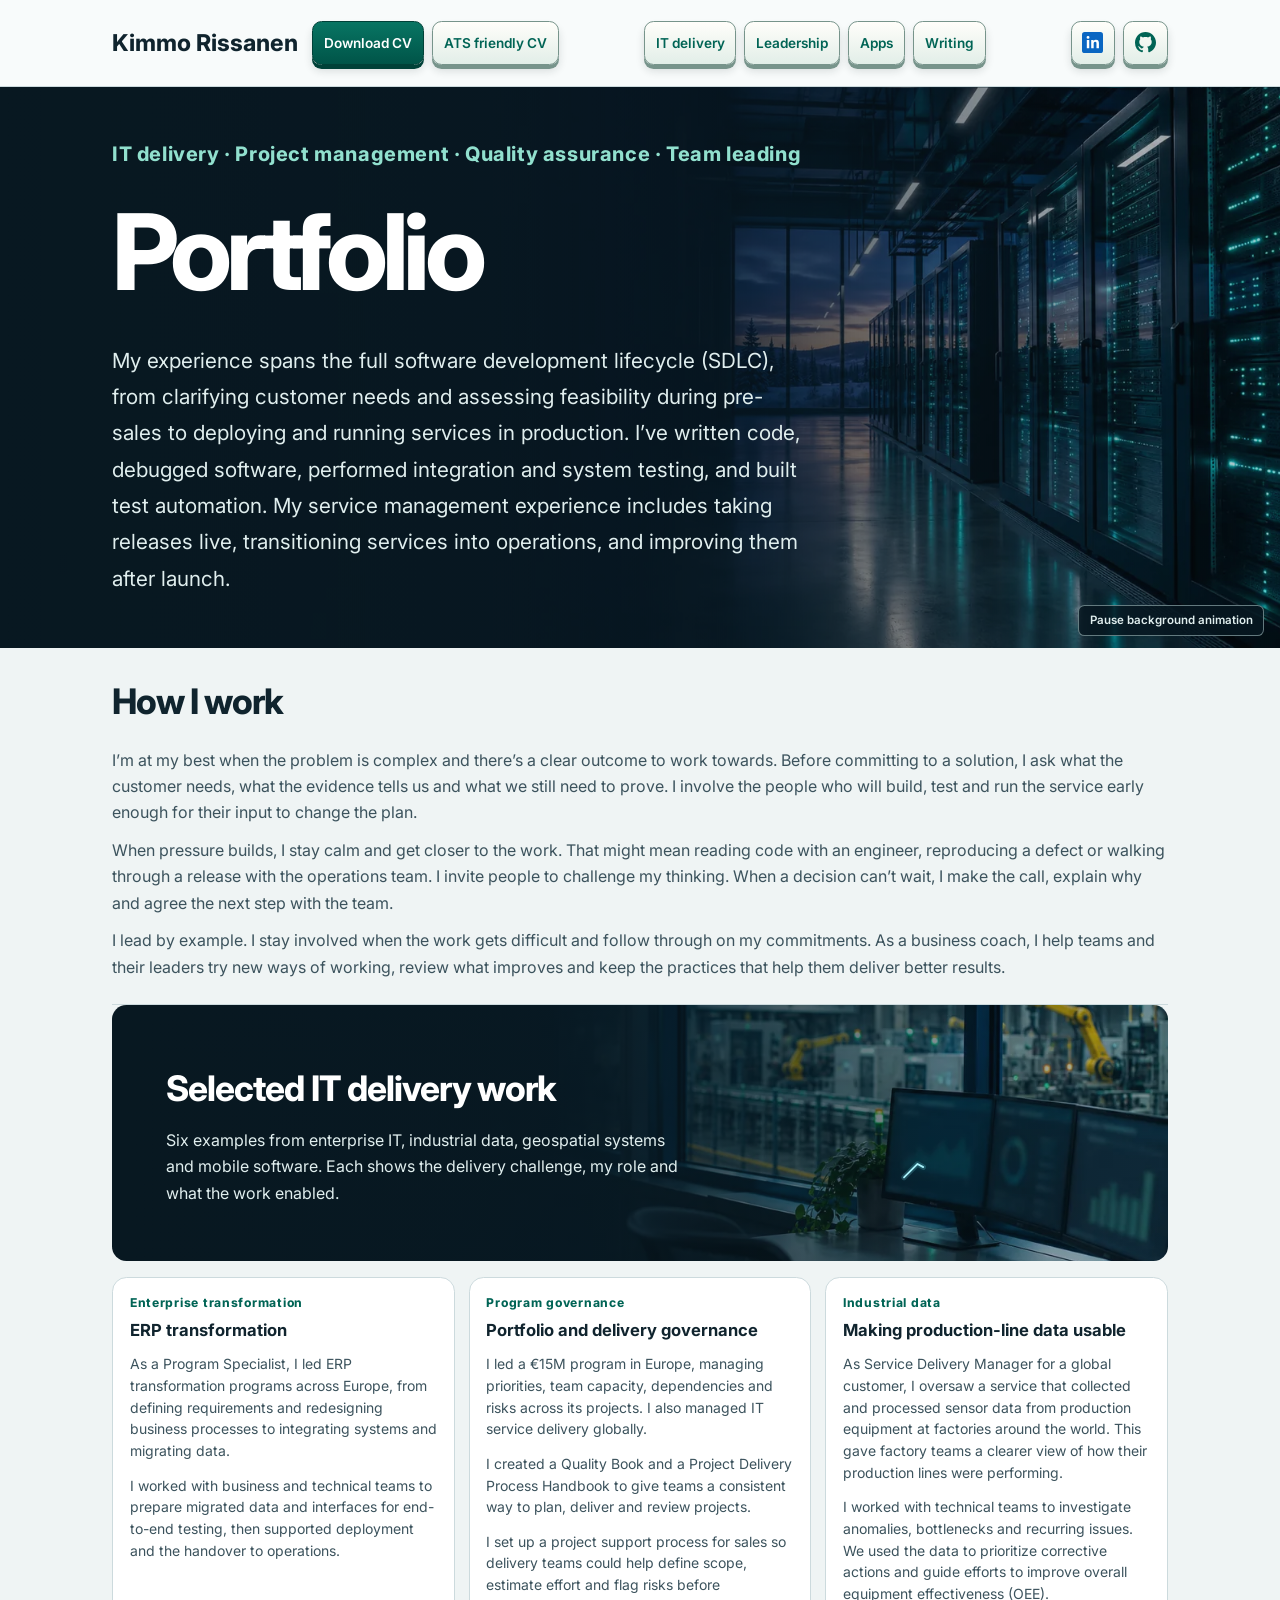
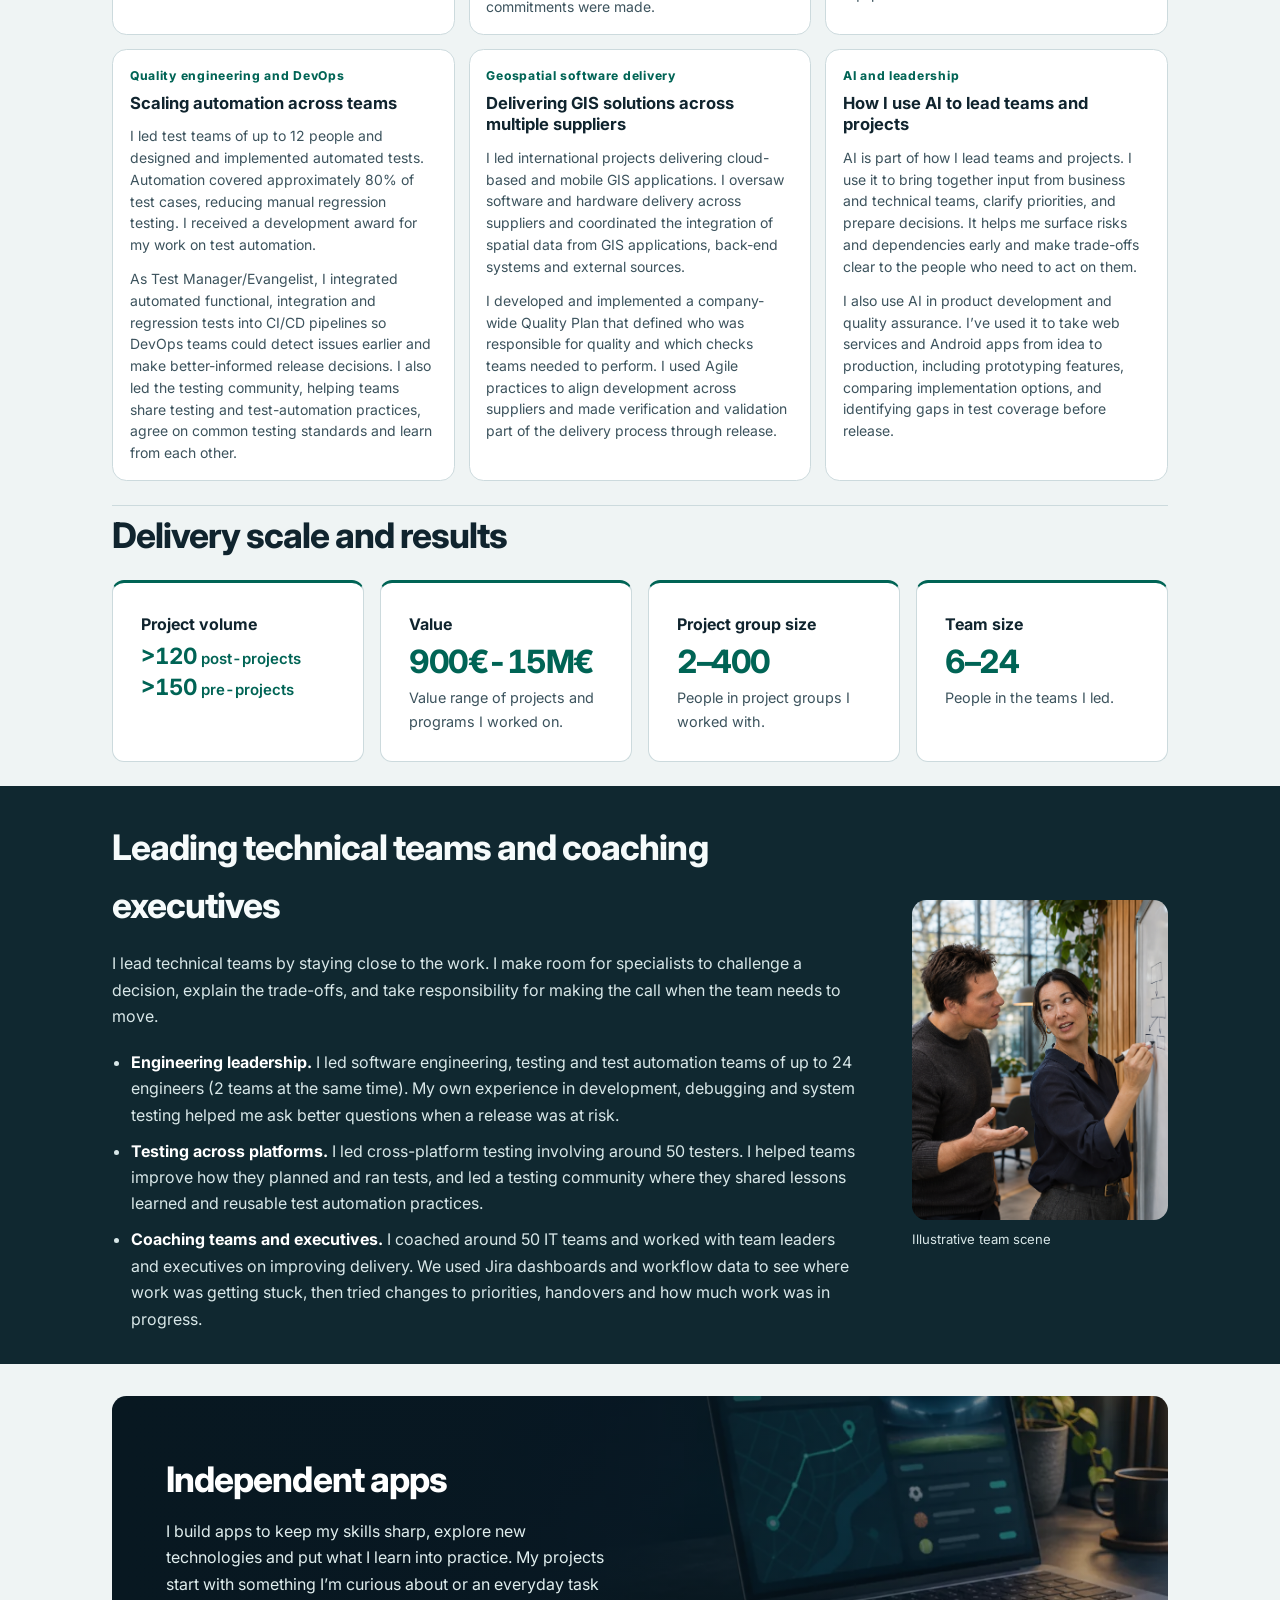
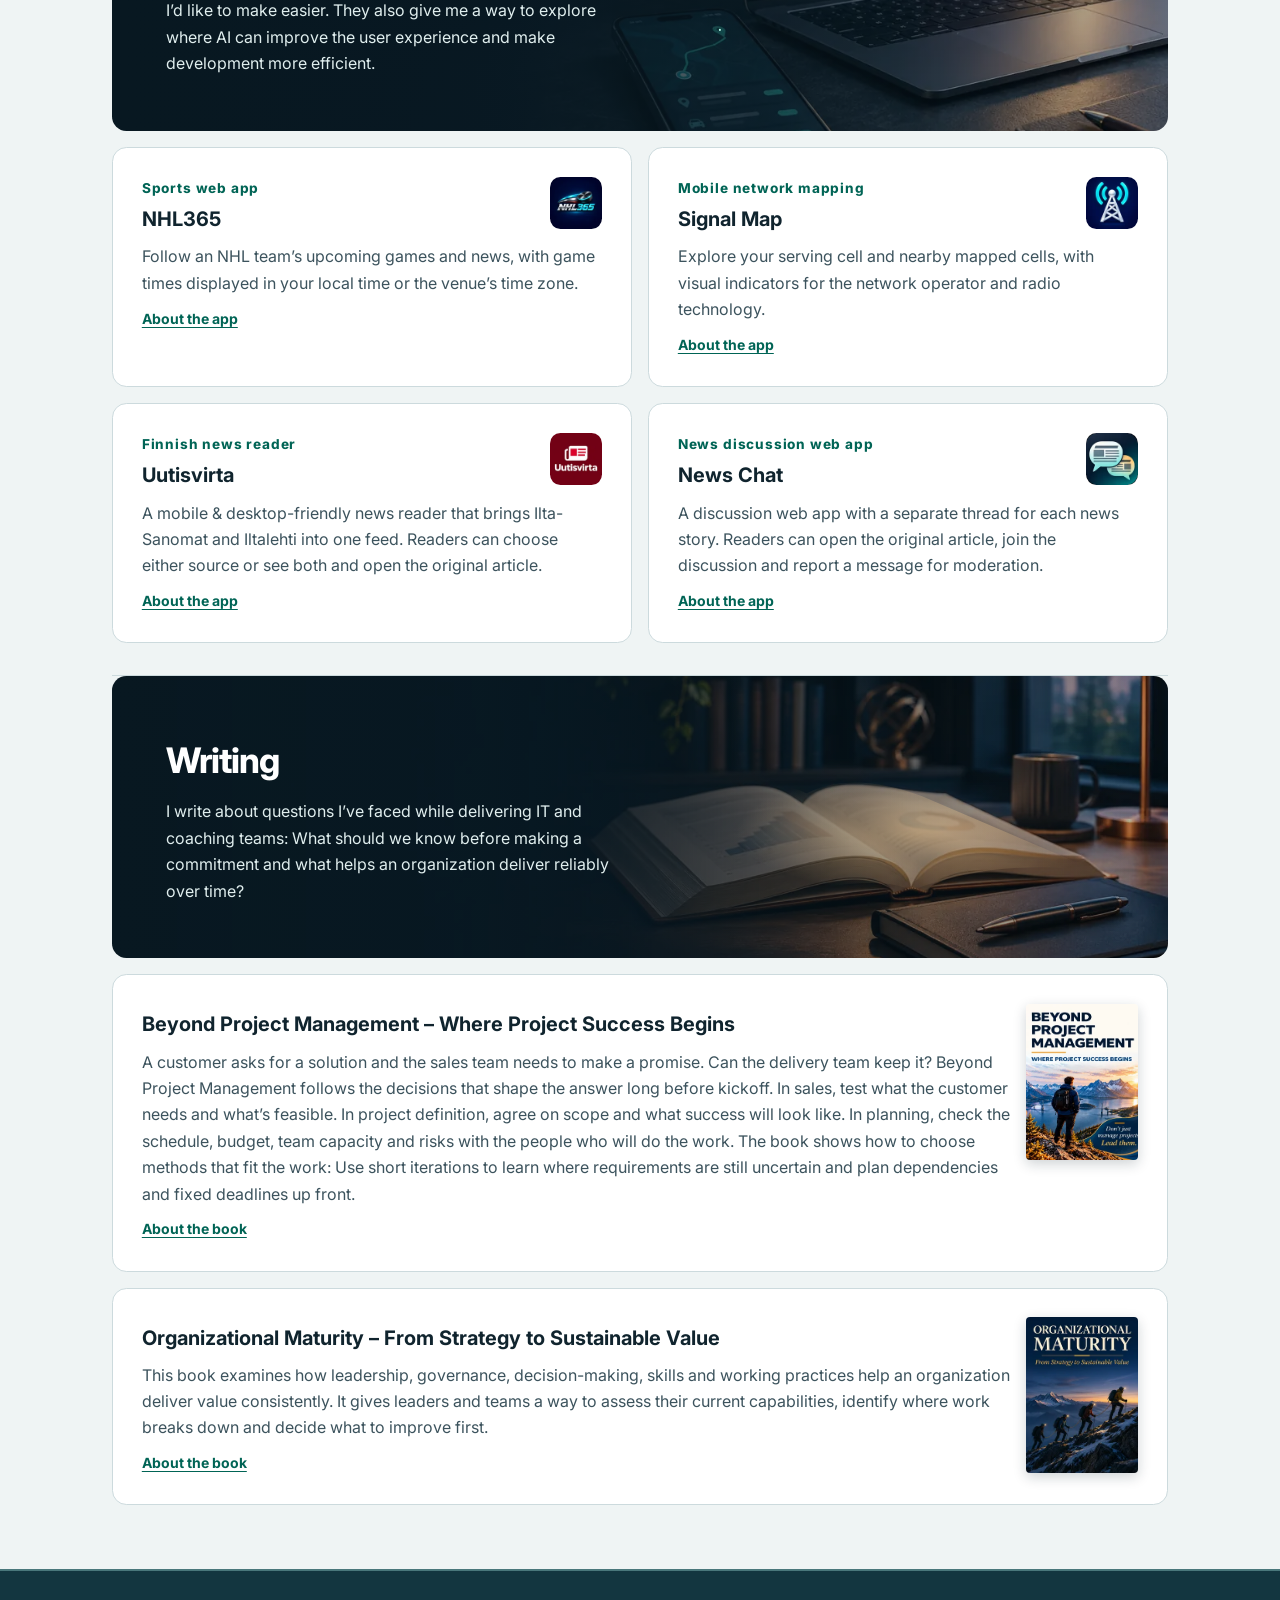
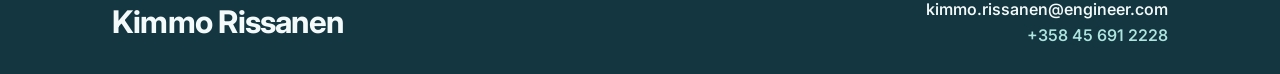
==== index.html @ 3f62cdff "Add files via upload" ====
<!doctype html>
<html lang="en">
<head>
  <meta charset="utf-8">
  <meta name="viewport" content="width=device-width, initial-scale=1">
  <meta name="description" content="Kimmo Rissanen's portfolio of IT delivery, digital transformation, and software projects.">
  <title>Kimmo Rissanen | IT Delivery Portfolio</title>
  <link rel="preconnect" href="https://fonts.googleapis.com">
  <link rel="preconnect" href="https://fonts.gstatic.com" crossorigin>
  <link rel="stylesheet" href="https://fonts.googleapis.com/css2?family=Inter:wght@400..800&amp;display=swap">
  <style>
    :root {
      color-scheme: light;
      --background: #f5f4ef;
      --surface: #fffefa;
      --ink: #162624;
      --muted: #435753;
      --accent: #006455;
      --border: #cfd9d4;
    }
    * { box-sizing: border-box; }
    body {
      margin: 0;
      background: var(--background);
      color: var(--ink);
      font: 1rem/1.65 "Inter", system-ui, sans-serif;
    }
    .wrap { width: min(66rem, calc(100% - 2.5rem)); margin-inline: auto; }
    header, footer { padding-block: 1.3rem; }
    header { border-bottom: 1px solid var(--border); }
    header .wrap { display: flex; flex-wrap: wrap; justify-content: center; align-items: center; gap: 1rem clamp(1.25rem, 3vw, 2.5rem); }
    .header-identity, .header-links, .header-nav, .header-profiles {
      display: flex; flex-wrap: wrap; align-items: center; justify-content: center; gap: .7rem .5rem;
    }
    .header-identity { column-gap: .9rem; }
    header .brand { font-size: clamp(1.2rem, 2vw, 1.45rem); }
    @media (min-width: 66rem) {
      header .wrap { display: grid; grid-template-columns: auto minmax(0, 1fr) auto; }
    }
    a { color: var(--accent); text-underline-offset: .2em; }
    a:hover { text-decoration-thickness: .15em; }
    a:focus-visible { outline: 2px solid currentColor; outline-offset: 4px; }
    .brand { color: var(--ink); font-weight: 750; text-decoration: none; }
    .hero { padding-block: clamp(3rem, 8vw, 6rem) 3rem; }
    .role, .category { color: var(--accent); font-size: .85rem; font-weight: 750; letter-spacing: .06em; }
    h1, h2, h3, p { margin: 0; }
    h1 { font-size: clamp(3rem, 9.5vw, 6.6rem); line-height: 1.03; font-weight: 750; letter-spacing: -.055em; margin-block: .6rem 1rem; }
    h2 { font-size: clamp(1.55rem, 4vw, 2.2rem); font-weight: 750; letter-spacing: -.028em; margin-bottom: 1rem; }
    h3 { font-size: 1.25rem; line-height: 1.3; margin-block: .45rem .7rem; }
    p { color: var(--muted); }
    .intro { max-width: 39rem; font-size: clamp(1.05rem, 2vw, 1.3rem); }
    .top-button {
      --button-edge: #77948b;
      background: linear-gradient(#fffefa, #e2eee8);
      border: 1px solid var(--button-edge);
      border-radius: .6rem;
      box-shadow: 0 4px 0 var(--button-edge), 0 6px 9px #16262424;
      font-size: .85rem;
      font-weight: 600;
      min-height: 2.75rem;
      padding: .48rem .68rem;
      display: inline-flex;
      align-items: center;
      justify-content: center;
      text-align: center;
      text-decoration: none;
      transition: transform 120ms ease, box-shadow 120ms ease;
    }
    .header-links a:first-child {
      --button-edge: #004138;
      background: linear-gradient(#087563, #005448);
      color: white;
    }
    .top-button:focus-visible { outline-color: var(--accent); outline-offset: 7px; }
    @media (hover: hover) {
      .top-button:hover {
        box-shadow: 0 5px 0 var(--button-edge), 0 8px 12px #16262430;
        transform: translateY(-1px);
      }
    }
    .top-button:active {
      box-shadow: 0 1px 0 var(--button-edge), 0 2px 3px #16262424;
      transform: translateY(3px);
    }
    @media (prefers-reduced-motion: reduce) {
      .top-button { transition: none; }
    }
    main > section + section { padding-bottom: 3rem; }
    .grid { display: grid; grid-template-columns: repeat(2, minmax(0, 1fr)); gap: 1rem; }
    article { background: var(--surface); border: 1px solid var(--border); border-radius: .9rem; padding: clamp(1.1rem, 3vw, 1.8rem); }
    article a { display: inline-block; margin-top: 1rem; font-weight: 700; }
    footer { border-top: 1px solid var(--border); }
    @media (max-width: 40rem) { .grid { grid-template-columns: 1fr; } }

    :root { --background: #eff4f4; --surface: #fff; --ink: #10242e; --muted: #3c535d; --border: #ccdadd; }
    header { background: #f8fbfb; }
    .hero {
      --hero-photo: url("[data-uri]");
      background: linear-gradient(90deg, #081821 0%, #081821ed 38%, #08182135 100%), var(--hero-photo) center / cover;
      color: #fff;
      padding-block: clamp(2.5rem, 4vw, 3.75rem);
    }
    .hero .role { color: #91e0ce; font-size: clamp(1rem, 1.8vw, 1.25rem); line-height: 1.6; letter-spacing: .03em; }
    .hero h1 { margin-block: clamp(1rem, 2.5vw, 1.75rem) clamp(1.25rem, 3vw, 2.25rem); }
    .hero .intro { color: #e0eeee; max-width: none; min-width: 0; line-height: 1.75; contain: inline-size; }
    main > .content-section { padding-block: clamp(2.5rem, 5vw, 4.25rem); }
    .content-section + .content-section { border-top: 1px solid var(--border); }
    .leadership {
      padding-block: clamp(2.5rem, 6vw, 4.5rem);
      background: #102830;
      color: #f6fbfb;
    }
    .leadership-layout { display: grid; grid-template-columns: minmax(0, 1fr) min(33.333%, 16rem); gap: clamp(1.5rem, 4vw, 3.5rem); align-items: center; }
    .leadership p, .leadership li, .leadership figcaption { color: #d8e7e8; }
    .leadership strong { color: #fff; }
    .leadership ul { margin: 1.2rem 0 0; padding-left: 1.2rem; }
    .leadership li + li { margin-top: .6rem; }
    .team-photo { margin: 0; }
    .team-photo img {
      display: block;
      width: 100%;
      height: auto;
      aspect-ratio: 4 / 5;
      object-fit: cover;
      object-position: 19% center;
      border-radius: .9rem;
    }
    .team-photo figcaption { font-size: .82rem; margin-top: .6rem; }
    @media (max-width: 46rem) {
      .leadership-layout { grid-template-columns: 1fr; }
      .team-photo { width: min(33.333%, 16rem); justify-self: center; }
      .hero { background-position: 66% center; background-image: linear-gradient(90deg, #081821f2, #081821a8), var(--hero-photo); }
    }

    .delivery-banner {
      --banner-image: url("[data-uri]");
    }
    .section-banner {
      position: relative;
      isolation: isolate;
      overflow: hidden;
      min-height: 15rem;
      display: flex;
      flex-direction: column;
      justify-content: center;
      margin-bottom: 1rem;
      padding: clamp(1.5rem, 5vw, 3.4rem);
      border-radius: .9rem;
      background: linear-gradient(90deg, #081821 0%, #081821eb 35%, #08182144 100%), var(--banner-image) center / cover, #081821;
      color: #fff;
    }
    .section-banner > :is(h2, p) { position: relative; z-index: 1; }
    .section-banner h2 { margin-bottom: .6rem; }
    .banner-motion { display: none; }
    @media (min-width: 46.01rem) and (prefers-reduced-motion: no-preference) {
      .banner-motion {
        position: absolute;
        inset: 0;
        display: block;
        width: 100%;
        height: 100%;
        pointer-events: none;
      }
      .delivery-signal { animation: delivery-signal 6s linear infinite; }
      .apps-route { animation: apps-route 7s ease-in-out infinite; }
      .apps-route--phone { animation-delay: -2s; }
      .writing-light { animation: writing-light 8s ease-in-out infinite; }
      main.banner-motion-paused .banner-motion * { animation-play-state: paused; }
    }
    @keyframes delivery-signal {
      0% { stroke-dashoffset: 100; opacity: 0; }
      15%, 70% { opacity: .8; }
      100% { stroke-dashoffset: -20; opacity: 0; }
    }
    @keyframes apps-route {
      0%, 12% { stroke-dashoffset: 100; opacity: 0; }
      26% { opacity: .85; }
      64%, 80% { stroke-dashoffset: 0; opacity: .85; }
      100% { stroke-dashoffset: 0; opacity: 0; }
    }
    @keyframes writing-light {
      0%, 100% { opacity: .18; }
      50% { opacity: .72; }
    }
    .section-banner p { max-width: 32rem; color: #e0eeee; }
    .delivery-grid article > p + p { margin-top: .8rem; }
    @media (max-width: 40rem) {
      .section-banner {
        min-height: 13rem;
        background-image: linear-gradient(90deg, #081821f2, #0818219c), var(--banner-image);
        background-position: 64% center;
      }
    }

    .section-banner--compact { min-height: clamp(10rem, 20vw, 13rem); }
    .section-banner--compact h2 { margin-bottom: 0; }
    .apps-banner .apps-intro, .writing-banner .writing-intro { margin-top: .6rem; max-width: 28rem; }
    .apps-banner { --banner-image: url("[data-uri]"); }
    .writing-banner { --banner-image: url("[data-uri]"); }
    .delivery-grid { gap: .85rem; }
    .delivery-grid article { padding: 1.05rem; font-size: .875rem; line-height: 1.55; }
    .delivery-grid h3 { font-size: 1.04rem; }
    .delivery-grid .category { font-size: .76rem; }
    @media (min-width: 56rem) {
      .delivery-grid { grid-template-columns: repeat(3, minmax(0, 1fr)); }
    }
    @media (max-width: 40rem) {
      .header-identity { flex-basis: 100%; }
      .delivery-grid article { font-size: .9375rem; line-height: 1.6; }
    }
    .app-heading, .book-card {
      display: grid;
      grid-template-columns: minmax(0, 1fr) auto;
      gap: 1rem;
      align-items: start;
    }
    #apps .app-icon {
      display: grid;
      place-items: center;
      margin: 0;
      width: 3.25rem;
      height: 3.25rem;
      border-radius: .65rem;
      transition: transform .15s ease;
    }
    #apps .app-icon img { display: block; width: 100%; height: auto; border-radius: inherit; }
    @media (hover: hover) and (prefers-reduced-motion: no-preference) {
      #apps .app-icon:hover { transform: translateY(-2px); }
    }
    .book-list { display: grid; gap: 1rem; }
    .book-card figure { margin: 0; width: clamp(4rem, 18vw, 7rem); }
    .book-card img {
      display: block;
      width: 100%;
      height: auto;
      aspect-ratio: 18 / 25;
      object-fit: cover;
      border-radius: .25rem;
      box-shadow: 0 4px 13px #10242e33;
    }
    .hero { position: relative; isolation: isolate; overflow: hidden; background-position: center; }
    .hero > .wrap { position: relative; display: grid; grid-template-columns: minmax(0, max-content); }
    .server-lights { position: absolute; inset: 0; width: 100%; height: 100%; pointer-events: none; opacity: 0; }
    .server-lights circle { opacity: 0; }
    .motion-button { display: none; }
    @media (min-width: 46.01rem) and (prefers-reduced-motion: no-preference) {
      .hero.has-motion .server-lights { opacity: 1; }
      .hero.has-motion .server-lights circle { animation: server-pulse 3.8s ease-in-out infinite; }
      .hero.has-motion .server-lights circle:nth-child(2n) { animation-duration: 4.7s; animation-delay: -1.3s; }
      .hero.has-motion .server-lights circle:nth-child(3n) { animation-delay: -2.6s; }
      .hero.has-motion .server-lights circle:nth-child(5n) { animation-duration: 5.3s; animation-delay: -3.4s; }
      .hero.has-motion .server-lights circle:nth-child(7n) { animation-duration: 3.2s; animation-delay: -.7s; }
      .hero.motion-paused .server-lights circle { animation: none; }
      .hero.has-motion .motion-button:not([hidden]) {
        display: block;
        position: absolute;
        z-index: 1;
        right: 1rem;
        bottom: .75rem;
        padding: .45rem .65rem;
        border: 1px solid #92abafaa;
        border-radius: .4rem;
        color: #e0eeee;
        background: #081821d9;
        font: 600 .72rem/1.35 Inter, system-ui, sans-serif;
        cursor: pointer;
      }
      .motion-button:focus-visible { outline: 2px solid #91e0ce; outline-offset: 3px; }
    }
    @media (max-width: 46rem) {
      .hero { background-position: 66% center; }
    }
    @keyframes server-pulse {
      0%, 30%, 78%, 100% {
        fill: #031719;
        filter: drop-shadow(0 0 2px transparent);
        opacity: 1;
      }
      39%, 67% {
        fill: #fff;
        filter: drop-shadow(0 0 2px #40ffee);
        opacity: 1;
      }
    }
    article h3 .detail-link { display: inline; margin: 0; font-weight: inherit; color: inherit; text-decoration: none; }
    article h3 .detail-link:hover, article h3 .detail-link:focus-visible { text-decoration: underline; }
    article .detail-more { margin-top: .65rem; font-size: .875rem; }
    #how-i-work .work-style-copy { width: 100%; max-width: none; }
    .work-style-copy p + p { margin-top: .7rem; }
    main > :is(#delivery, #delivery-metrics, #writing) { padding-block-start: 0; }
    main > #how-i-work { padding-block: clamp(1rem, 2.5vw, 1.5rem); }
    main > :is(#delivery, #delivery-metrics) { padding-block-end: clamp(1rem, 2.5vw, 1.5rem); }
    main > :is(#leadership, #apps) { padding-block: clamp(1.25rem, 3vw, 2rem); }
    .site-footer {
      padding-block: clamp(1rem, 3vw, 1.65rem);
      background: #133640;
      border-top: 2px solid #49777b;
      color: #f4faf9;
    }
    .footer-contact {
      display: grid;
      grid-template-columns: minmax(0, 1fr) minmax(0, auto);
      align-items: center;
      gap: .65rem 1.5rem;
    }
    .footer-name {
      color: inherit;
      font-size: clamp(1.5rem, 3vw, 1.95rem);
      font-weight: 720;
      letter-spacing: -.025em;
      line-height: 1.2;
    }
    .footer-links {
      display: grid;
      justify-items: end;
      gap: .2rem;
      text-align: right;
    }
    .footer-links a {
      color: inherit;
      font-weight: 550;
      line-height: 1.45;
      text-decoration: none;
      overflow-wrap: anywhere;
    }
    .footer-links .footer-phone { color: #afe6df; }
    .footer-links a:hover, .footer-links a:focus-visible { text-decoration: underline; }
    @media (max-width: 34rem) {
      .footer-contact { grid-template-columns: minmax(0, 1fr); }
      .footer-links { justify-items: start; text-align: left; }
    }
    .delivery-metrics-grid {
      display: grid;
      grid-template-columns: repeat(4, minmax(0, 1fr));
      gap: 1rem;
      margin: 0;
    }
    .delivery-metrics-grid > div {
      display: flex;
      flex-direction: column;
      gap: .4rem;
      padding: clamp(1.25rem, 3vw, 1.75rem);
      background: var(--surface);
      border: 1px solid var(--border);
      border-top: 3px solid var(--accent);
      border-radius: .75rem;
    }
    .delivery-metrics-grid dt { font-weight: 700; }
    .delivery-metrics-grid dd { margin: 0; }
    .delivery-metric-value {
      color: var(--accent);
      font-size: clamp(2rem, 4vw, 3rem);
      font-weight: 750;
      font-variant-numeric: tabular-nums;
      line-height: 1.1;
      letter-spacing: -.045em;
    }
    .delivery-metric-context { color: var(--muted); font-size: .9rem; }
    @media (max-width: 60rem) {
      .delivery-metrics-grid { grid-template-columns: repeat(2, minmax(0, 1fr)); }
    }
    @media (max-width: 40rem) {
      .delivery-metrics-grid { grid-template-columns: 1fr; }
    }
    .delivery-metric-value.project-count {
      font-size: clamp(.8rem, 1.25vw, .9375rem);
      letter-spacing: normal;
      font-weight: 600;
      white-space: nowrap;
    }
    .project-count strong { font-size: clamp(1.15rem, 1.75vw, 1.55rem); }
    .delivery-metric-value:not(.project-count) { font-size: clamp(1.4rem, 2.5vw, 2.05rem); white-space: nowrap; }
  </style>
  <script defer src="https://cloud.umami.is/script.js" data-website-id="f8c44266-e617-4fc1-918c-865ecae966a9"></script>
</head>
<body>
  <header>
    <div class="wrap">
      <div class="header-identity">
        <a class="brand" href="#top" data-portfolio-event="nav-top-click">Kimmo Rissanen</a>
        <div class="header-links" role="group" aria-label="CV downloads">
          <a class="top-button" href="CV_KimmoRissanen.pdf" download data-portfolio-event="cv-click">Download CV</a>
          <a class="top-button" href="CV_KimmoRissanenATSLong.pdf" download id="ats-cv-download" data-portfolio-event="ats-cv-click">ATS friendly CV</a>
        </div>
      </div>
      <nav class="header-nav" aria-label="Portfolio">
        <a class="top-button" href="#delivery" data-portfolio-event="nav-delivery-click">IT delivery</a>
        <a class="top-button" href="#leadership" data-portfolio-event="nav-leadership-click">Leadership</a>
        <a class="top-button" href="#apps" data-portfolio-event="nav-apps-click">Apps</a>
        <a class="top-button" href="#writing" data-portfolio-event="nav-writing-click">Writing</a>
      </nav>
      <div class="header-profiles" role="group" aria-label="Profiles">
        <a class="top-button" href="https://www.linkedin.com/in/krissanen/" target="_blank" rel="noopener noreferrer" aria-label="LinkedIn" title="LinkedIn" data-portfolio-event="linkedin-profile-click">
          <svg width="21" height="21" viewBox="0 0 24 24" aria-hidden="true" focusable="false">
            <rect width="24" height="24" rx="3" fill="#0a66c2"/>
            <path fill="#fff" d="M5.5 9h2.8v9.5H5.5zM6.9 4.5a1.65 1.65 0 1 0 0 3.3 1.65 1.65 0 0 0 0-3.3zM10.5 9h2.7v1.3h.04a3 3 0 0 1 2.7-1.5c2.9 0 3.4 1.8 3.4 4.1v5.6h-2.8v-5c0-1.2-.02-2.3-1.5-2.3s-1.7 1.2-1.7 2.25v5.05h-2.8z"/>
          </svg>
        </a>
        <a class="top-button" href="https://github.com/CimiRizz" target="_blank" rel="noopener noreferrer" aria-label="GitHub" title="GitHub" data-portfolio-event="github-profile-click"><svg xmlns="http://www.w3.org/2000/svg" width="21" height="21" viewBox="0 0 16 16" aria-hidden="true" focusable="false" fill="currentColor"><path d="M6.766 11.328c-2.063-.25-3.516-1.734-3.516-3.656 0-.781.281-1.625.75-2.188-.203-.515-.172-1.609.063-2.062.625-.078 1.468.25 1.968.703.594-.187 1.219-.281 1.985-.281.765 0 1.39.094 1.953.265.484-.437 1.344-.765 1.969-.687.218.422.25 1.515.046 2.047.5.593.766 1.39.766 2.203 0 1.922-1.453 3.375-3.547 3.64.531.344.89 1.094.89 1.954v1.625c0 .468.391.734.86.547C13.781 14.359 16 11.53 16 8.03 16 3.61 12.406 0 7.984 0 3.563 0 0 3.61 0 8.031a7.88 7.88 0 0 0 5.172 7.422c.422.156.828-.125.828-.547v-1.25c-.219.094-.5.156-.75.156-1.031 0-1.64-.562-2.078-1.609-.172-.422-.36-.672-.719-.719-.187-.015-.25-.093-.25-.187 0-.188.313-.328.625-.328.453 0 .844.281 1.25.86.313.452.64.655 1.031.655s.641-.14 1-.5c.266-.265.47-.5.657-.656"/></svg></a>
      </div>
    </div>
  </header>
  <main id="top">
    <section class="hero" aria-labelledby="name">
      <svg class="server-lights" aria-hidden="true" viewBox="0 0 1680 700" preserveAspectRatio="xMidYMid slice">
        <circle cx="1241.5" cy="380.5" r="1.05"/>
        <circle cx="1241.5" cy="399.5" r="1.05"/>
        <circle cx="1241.5" cy="348.5" r="1.05"/>
        <circle cx="1241.5" cy="358.5" r="1.05"/>
        <circle cx="1239.5" cy="426.5" r="1.05"/>
        <circle cx="1239.5" cy="333.5" r="1.05"/>
        <circle cx="1241.5" cy="367.5" r="1.05"/>
        <circle cx="1239.5" cy="450.5" r="1.05"/>
        <circle cx="1316.5" cy="398.5" r="1.05"/>
        <circle cx="1316.5" cy="414.5" r="1.05"/>
        <circle cx="1325.5" cy="440.5" r="1.05"/>
        <circle cx="1322.5" cy="370.5" r="1.05"/>
        <circle cx="1323.5" cy="384.5" r="1.05"/>
        <circle cx="1325.5" cy="415.5" r="1.05"/>
        <circle cx="1325.5" cy="431.5" r="1.05"/>
        <circle cx="1315.5" cy="462.5" r="1.05"/>
        <circle cx="1358.5" cy="404.5" r="1.05"/>
        <circle cx="1370.5" cy="406.5" r="1.05"/>
        <circle cx="1377.5" cy="472.5" r="1.05"/>
        <circle cx="1358.5" cy="422.5" r="1.05"/>
        <circle cx="1357.5" cy="342.5" r="1.05"/>
        <circle cx="1376.5" cy="442.5" r="1.05"/>
        <circle cx="1357.5" cy="437.5" r="1.05"/>
        <circle cx="1372.5" cy="356.5" r="1.05"/>
        <circle cx="1358.5" cy="481.5" r="1.05"/>
        <circle cx="1372.5" cy="374.5" r="1.05"/>
        <circle cx="1432.5" cy="415.5" r="1.35"/>
        <circle cx="1457.5" cy="418.5" r="1.35"/>
        <circle cx="1432.5" cy="355.5" r="1.35"/>
        <circle cx="1430.5" cy="144.5" r="1.35"/>
        <circle cx="1432.5" cy="377.5" r="1.35"/>
        <circle cx="1430.5" cy="162.5" r="1.35"/>
        <circle cx="1458.5" cy="463.5" r="1.35"/>
        <circle cx="1432.5" cy="367.5" r="1.35"/>
        <circle cx="1432.5" cy="465.5" r="1.35"/>
        <circle cx="1432.5" cy="501.5" r="1.35"/>
        <circle cx="1432.5" cy="540.5" r="1.35"/>
        <circle cx="1451.5" cy="244.5" r="1.35"/>
        <circle cx="1454.5" cy="442.5" r="1.35"/>
        <circle cx="1432.5" cy="319.5" r="1.35"/>
        <circle cx="1584.5" cy="352.5" r="1.35"/>
        <circle cx="1592.5" cy="381.5" r="1.35"/>
        <circle cx="1621.5" cy="206.5" r="1.35"/>
        <circle cx="1663.5" cy="350.5" r="1.35"/>
        <circle cx="1622.5" cy="567.5" r="1.35"/>
        <circle cx="1592.5" cy="359.5" r="1.35"/>
        <circle cx="1622.5" cy="186.5" r="1.35"/>
        <circle cx="1622.5" cy="556.5" r="1.35"/>
        <circle cx="1617.5" cy="408.5" r="1.35"/>
        <circle cx="1663.5" cy="359.5" r="1.35"/>
        <circle cx="1645.5" cy="360.5" r="1.35"/>
        <circle cx="1621.5" cy="24.5" r="1.35"/>
        <circle cx="1613.5" cy="362.5" r="1.35"/>
        <circle cx="1592.5" cy="261.5" r="1.35"/>
        <circle cx="1632.5" cy="182.5" r="1.35"/>
        <circle cx="1590.5" cy="93.5" r="1.35"/>
        <circle cx="1619.5" cy="617.5" r="1.35"/>
        <circle cx="1662.5" cy="172.5" r="1.35"/>
        <circle cx="1662.5" cy="193.5" r="1.35"/>
        <circle cx="1606.5" cy="351.5" r="1.35"/>
        <circle cx="1619.5" cy="604.5" r="1.35"/>
        <circle cx="1662.5" cy="29.5" r="1.35"/>
        <circle cx="1592.5" cy="369.5" r="1.35"/>
        <circle cx="1645.5" cy="199.5" r="1.35"/>
        <circle cx="1623.5" cy="519.5" r="1.35"/>
        <circle cx="1644.5" cy="66.5" r="1.35"/>
        <circle cx="1645.5" cy="370.5" r="1.35"/>
        <circle cx="1645.5" cy="178.5" r="1.35"/>
        <circle cx="1617.5" cy="423.5" r="1.35"/>
        <circle cx="1610.5" cy="238.5" r="1.35"/>
        <circle cx="1621.5" cy="62.5" r="1.35"/>
        <circle cx="1644.5" cy="383.5" r="1.35"/>
      </svg>
      <button class="motion-button" type="button" hidden data-portfolio-event="background-animation-click">Pause background animation</button>
      <div class="wrap">
      <p class="role">IT delivery · Project management · Quality assurance · Team leading</p>
      <h1 id="name">Portfolio</h1>
      <p class="intro">My experience spans the full software development lifecycle (SDLC), from clarifying customer needs and assessing feasibility during pre-sales to deploying and running services in production. I’ve written code, debugged software, performed integration and system testing, and built test automation. My service management experience includes taking releases live, transitioning services into operations, and improving them after launch.</p>
      </div>
    </section>
    <section class="wrap content-section" id="how-i-work" aria-labelledby="how-i-work-title">
      <h2 id="how-i-work-title">How I work</h2>
      <div class="work-style-copy">
        <p>I’m at my best when the problem is complex and there’s a clear outcome to work towards. Before committing to a solution, I ask what the customer needs, what the evidence tells us and what we still need to prove. I involve the people who will build, test and run the service early enough for their input to change the plan.</p>
        <p>When pressure builds, I stay calm and get closer to the work. That might mean reading code with an engineer, reproducing a defect or walking through a release with the operations team. I invite people to challenge my thinking. When a decision can’t wait, I make the call, explain why and agree the next step with the team.</p>
        <p>I lead by example. I stay involved when the work gets difficult and follow through on my commitments. As a business coach, I help teams and their leaders try new ways of working, review what improves and keep the practices that help them deliver better results.</p>
      </div>
    </section>
    <section class="wrap content-section" id="delivery" aria-labelledby="delivery-title">
      <div class="section-banner delivery-banner">
        <svg class="banner-motion" viewBox="0 0 780 390" preserveAspectRatio="xMidYMid slice" aria-hidden="true" focusable="false">
          <defs>
            <clipPath id="delivery-monitor"><path d="M579 168 L647 174 L643 251 L574 240 Z"/></clipPath>
          </defs>
          <g clip-path="url(#delivery-monitor)" fill="none" stroke-linecap="round" stroke-linejoin="round">
            <path class="delivery-signal" d="M585 228 L595 218 L604 223 L612 211 L620 217 L630 202 L640 209" pathLength="100" stroke="#72e6f4" stroke-width="4" stroke-opacity=".2" stroke-dasharray="24 100"/>
            <path class="delivery-signal" d="M585 228 L595 218 L604 223 L612 211 L620 217 L630 202 L640 209" pathLength="100" stroke="#a8f2fa" stroke-width="1.3" stroke-dasharray="24 100"/>
          </g>
        </svg>
        <h2 id="delivery-title">Selected IT delivery work</h2>
        <p>Six examples from enterprise IT, industrial data, geospatial systems and mobile software. Each shows the delivery challenge, my role and what the work enabled.</p>
      </div>
      <div class="grid delivery-grid">
        <article>
          <p class="category">Enterprise transformation</p>
          <h3>ERP transformation</h3>
          <p>As a Program Specialist, I led ERP transformation programs across Europe, from defining requirements and redesigning business processes to integrating systems and migrating data. </p>
          <p>I worked with business and technical teams to prepare migrated data and interfaces for end-to-end testing, then supported deployment and the handover to operations.</p>
        </article>
        <article>
          <p class="category">Program governance</p>
          <h3>Portfolio and delivery governance</h3>
          <p>I led a €15M program in Europe, managing priorities, team capacity, dependencies and risks across its projects. I also managed IT service delivery globally.</p>
          <p>I created a Quality Book and a Project Delivery Process Handbook to give teams a consistent way to plan, deliver and review projects.</p>
          <p>I set up a project support process for sales so delivery teams could help define scope, estimate effort and flag risks before commitments were made.</p>
        </article>
        <article>
          <p class="category">Industrial data</p>
          <h3>Making production-line data usable</h3>
          <p>As Service Delivery Manager for a global customer, I oversaw a service that collected and processed sensor data from production equipment at factories around the world. This gave factory teams a clearer view of how their production lines were performing.</p>
          <p>I worked with technical teams to investigate anomalies, bottlenecks and recurring issues. We used the data to prioritize corrective actions and guide efforts to improve overall equipment effectiveness (OEE).</p>
        </article>
        <article>
          <p class="category">Quality engineering and DevOps</p>
          <h3>Scaling automation across teams</h3>
          <p>I led test teams of up to 12 people and designed and implemented automated tests. Automation covered approximately 80% of test cases, reducing manual regression testing. I received a development award for my work on test automation.</p>
          <p>As Test Manager/Evangelist, I integrated automated functional, integration and regression tests into CI/CD pipelines so DevOps teams could detect issues earlier and make better-informed release decisions. I also led the testing community, helping teams share testing and test-automation practices, agree on common testing standards and learn from each other.</p>
        </article>
        <article>
          <p class="category">Geospatial software delivery</p>
          <h3>Delivering GIS solutions across multiple suppliers</h3>
          <p>I led international projects delivering cloud-based and mobile GIS applications. I oversaw software and hardware delivery across suppliers and coordinated the integration of spatial data from GIS applications, back-end systems and external sources.</p>
          <p>I developed and implemented a company-wide Quality Plan that defined who was responsible for quality and which checks teams needed to perform. I used Agile practices to align development across suppliers and made verification and validation part of the delivery process through release.</p>
        </article>
        <article>
          <p class="category">AI and leadership</p>
          <h3>How I use AI to lead teams and projects</h3>
          <p>AI is part of how I lead teams and projects. I use it to bring together input from business and technical teams, clarify priorities, and prepare decisions. It helps me surface risks and dependencies early and make trade-offs clear to the people who need to act on them.</p>
          <p>I also use AI in product development and quality assurance. I’ve used it to take web services and Android apps from idea to production, including prototyping features, comparing implementation options, and identifying gaps in test coverage before release.</p>
        </article>
      </div>
    </section>
    <section class="wrap content-section delivery-metrics" id="delivery-metrics" aria-labelledby="delivery-metrics-title">
      <h2 id="delivery-metrics-title">Delivery scale and results</h2>
      <dl class="delivery-metrics-grid">
        <div>
          <dt>Project volume</dt>
          <dd class="delivery-metric-value project-count"><strong>&gt;120</strong> post-projects</dd>
          <dd class="delivery-metric-value project-count"><strong>&gt;150</strong> pre-projects</dd>
        </div>
        <div>
          <dt>Value</dt>
          <dd class="delivery-metric-value">900€-15M€</dd>
          <dd class="delivery-metric-context">Value range of projects and programs I worked on.</dd>
        </div>
        <div>
          <dt>Project group size</dt>
          <dd class="delivery-metric-value">2–400</dd>
          <dd class="delivery-metric-context">People in project groups I worked with.</dd>
        </div>
        <div>
          <dt>Team size</dt>
          <dd class="delivery-metric-value">6–24</dd>
          <dd class="delivery-metric-context">People in the teams I led.</dd>
        </div>
      </dl>
    </section>
    <section class="leadership" id="leadership" aria-labelledby="leadership-title">
      <div class="wrap leadership-layout">
        <div class="leadership-copy">
          <h2 id="leadership-title">Leading technical teams and coaching executives</h2>
          <p>I lead technical teams by staying close to the work. I make room for specialists to challenge a decision, explain the trade-offs, and take responsibility for making the call when the team needs to move.</p>
          <ul>
            <li><strong>Engineering leadership.</strong> I led software engineering, testing and test automation teams of up to 24 engineers (2 teams at the same time). My own experience in development, debugging and system testing helped me ask better questions when a release was at risk.</li>
            <li><strong>Testing across platforms.</strong> I led cross-platform testing involving around 50 testers. I helped teams improve how they planned and ran tests, and led a testing community where they shared lessons learned and reusable test automation practices.</li>
            <li><strong>Coaching teams and executives.</strong> I coached around 50 IT teams and worked with team leaders and executives on improving delivery. We used Jira dashboards and workflow data to see where work was getting stuck, then tried changes to priorities, handovers and how much work was in progress.</li>
          </ul>
        </div>
        <figure class="team-photo">
          <img src="screenshots/llScene.png" width="1000" height="667" alt="Two colleagues discussing a workflow at a whiteboard" loading="lazy">
          <figcaption>Illustrative team scene</figcaption>
        </figure>
      </div>
    </section>
    <section class="wrap content-section" id="apps" aria-labelledby="apps-title">
      <div class="section-banner section-banner--compact apps-banner">
        <svg class="banner-motion" viewBox="0 0 780 390" preserveAspectRatio="xMidYMid slice" aria-hidden="true" focusable="false">
          <g fill="none" stroke="#b4ffeb" stroke-linecap="round" stroke-dasharray="100" stroke-dashoffset="100">
            <path class="apps-route" d="M488 165 Q496 155 504 136 L511 118 Q531 115 544 101 L544 96" pathLength="100" stroke-width="2.2"/>
            <path class="apps-route apps-route--phone" d="M422 277 Q426 269 423 266 Q423 260 434 257 Q445 254 449 248 L449 244" pathLength="100" stroke-width="1.55"/>
          </g>
        </svg>
        <h2 id="apps-title">Independent apps</h2>
        <p class="apps-intro">I build apps to keep my skills sharp, explore new technologies and put what I learn into practice. My projects start with something I’m curious about or an everyday task I’d like to make easier. They also give me a way to explore where AI can improve the user experience and make development more efficient.</p> </div>
      <div class="grid">
        <article>
          <div class="app-heading">
            <div>
              <p class="category">Sports web app</p>
              <h3><a class="detail-link" href="nhl365.html?v=2#screenshots-title" data-portfolio-event="nhl365-title-click">NHL365</a></h3>
            </div>
            <a class="app-icon" target="_blank" rel="noopener noreferrer" href="https://nhl365.onrender.com/" aria-label="Open NHL365 (opens in a new tab)" title="Open NHL365" data-portfolio-event="nhl365-open-click">
              <img src="[data-uri]" width="128" height="128" alt="" loading="lazy">
            </a>
          </div>
          <p>Follow an NHL team’s upcoming games and news, with game times displayed in your local time or the venue’s time zone.</p>
          <a class="detail-more" href="nhl365.html?v=2#screenshots-title" aria-label="Learn more about NHL365" data-portfolio-event="nhl365-details-click">About the app</a>
        </article>
        <article>
          <div class="app-heading">
            <div>
              <p class="category">Mobile network mapping</p>
              <h3><a class="detail-link" href="signal-map.html?v=2#screenshots-title" data-portfolio-event="signal-map-title-click">Signal Map</a></h3>
            </div>
            <a class="app-icon" href="SignalMap-0.24.apk" download aria-label="Download Signal Map for Android (APK)" title="Download Signal Map for Android (APK)" data-portfolio-event="signal-map-apk-click">
              <img src="[data-uri]" width="128" height="128" alt="" loading="lazy">
            </a>
          </div>
          <p>Explore your serving cell and nearby mapped cells, with visual indicators for the network operator and radio technology.</p>
          <a class="detail-more" href="signal-map.html?v=2#screenshots-title" aria-label="Learn more about Signal Map" data-portfolio-event="signal-map-details-click">About the app</a>
        </article>
        <article>
          <div class="app-heading">
            <div>
              <p class="category">Finnish news reader</p>
              <h3><a class="detail-link" href="uutisvirta.html" data-portfolio-event="uutisvirta-title-click">Uutisvirta</a></h3>
            </div>
            <a class="app-icon" target="_blank" rel="noopener noreferrer" href="https://uutisvirta.onrender.com/" aria-label="Open Uutisvirta (opens in a new tab)" title="Open Uutisvirta" data-portfolio-event="uutisvirta-open-click">
              <img src="[data-uri]" width="128" height="128" alt="" loading="lazy">
            </a>
          </div>
          <p>A mobile & desktop-friendly news reader that brings Ilta-Sanomat and Iltalehti into one feed. Readers can choose either source or see both and open the original article.</p>
          <a class="detail-more" href="uutisvirta.html" aria-label="Learn more about Uutisvirta" data-portfolio-event="uutisvirta-details-click">About the app</a>
        </article>
        <article>
          <div class="app-heading">
            <div>
              <p class="category">News discussion web app</p>
              <h3><a class="detail-link" href="news-chat.html" data-portfolio-event="news-chat-title-click">News Chat</a></h3>
            </div>
            <a class="app-icon" target="_blank" rel="noopener noreferrer" href="https://secnewschat.onrender.com/" aria-label="Open News Chat (opens in a new tab)" title="Open News Chat" data-portfolio-event="secnewschat-open-click">
              <img src="[data-uri]" width="128" height="128" alt="" loading="lazy">
            </a>
          </div>
          <p>A discussion web app with a separate thread for each news story. Readers can open the original article, join the discussion and report a message for moderation.</p>
          <a class="detail-more" href="news-chat.html" aria-label="Learn more about News Chat" data-portfolio-event="news-chat-details-click">About the app</a>
        </article>
      </div>
    </section>
    <section class="wrap content-section" id="writing" aria-labelledby="writing-title">
      <div class="section-banner section-banner--compact writing-banner">
        <svg class="banner-motion" viewBox="0 0 780 333" preserveAspectRatio="xMidYMid slice" aria-hidden="true" focusable="false">
          <defs>
            <radialGradient id="writing-page-light">
              <stop stop-color="#ffd495" stop-opacity=".48"/>
              <stop offset="1" stop-color="#ffd495" stop-opacity="0"/>
            </radialGradient>
            <clipPath id="writing-book-pages">
              <path d="M355 196 L387 163 Q482 132 513 149 Q546 132 598 151 L729 207 Q655 196 590 221 Q562 204 436 238 Z"/>
            </clipPath>
          </defs>
          <ellipse class="writing-light" cx="596" cy="178" rx="135" ry="45" fill="url(#writing-page-light)" clip-path="url(#writing-book-pages)"/>
        </svg>
        <h2 id="writing-title">Writing</h2>
        <p class="writing-intro">I write about questions I’ve faced while delivering IT and coaching teams: What should we know before making a commitment and what helps an organization deliver reliably over time?</p>
      </div>
      <div class="book-list">
      <article class="book-card">
        <div>
          <h3><a class="detail-link" href="beyond-project-management.html" data-portfolio-event="beyond-project-management-title-click">Beyond Project Management – Where Project Success Begins</a></h3>
          <p>A customer asks for a solution and the sales team needs to make a promise. Can the delivery team keep it? Beyond Project Management follows the decisions that shape the answer long before kickoff. In sales, test what the customer needs and what’s feasible. In project definition, agree on scope and what success will look like. In planning, check the schedule, budget, team capacity and risks with the people who will do the work. The book shows how to choose methods that fit the work: Use short iterations to learn where requirements are still uncertain and plan dependencies and fixed deadlines up front.</p>
          <a class="detail-more" href="beyond-project-management.html" aria-label="Learn more about Beyond Project Management – Where Project Success Begins" data-portfolio-event="beyond-project-management-details-click">About the book</a>
        </div>
        <figure>
          <img src="[data-uri]" width="309" height="400" loading="lazy" alt="Beyond Project Management: Where Project Success Begins front cover">
        </figure>
      </article>
      <article class="book-card">
        <div>
          <h3><a class="detail-link" href="organizational-maturity.html" data-portfolio-event="organizational-maturity-title-click">Organizational Maturity – From Strategy to Sustainable Value</a></h3>
          <p>This book examines how leadership, governance, decision-making, skills and working practices help an organization deliver value consistently. It gives leaders and teams a way to assess their current capabilities, identify where work breaks down and decide what to improve first.</p>
          <a class="detail-more" href="organizational-maturity.html" aria-label="Learn more about Organizational Maturity – From Strategy to Sustainable Value" data-portfolio-event="organizational-maturity-details-click">About the book</a>
        </div>
        <figure>
          <img src="[data-uri]" width="267" height="400" loading="lazy" alt="Organizational Maturity cover concept">
        </figure>
      </article>
      </div>
    </section>
  </main>
  <footer class="site-footer">
    <div class="wrap footer-contact">
      <p class="footer-name">Kimmo Rissanen</p>
      <div class="footer-links">
        <a class="footer-email" href="mailto:kimmo.rissanen@engineer.com" data-portfolio-event="email-click">kimmo.rissanen@engineer.com</a>
        <a class="footer-phone" href="tel:+358456912228" data-portfolio-event="phone-click">+358 45 691 2228</a>
      </div>
    </div>
  </footer>
  <script>
    const motionButton = document.querySelector('.motion-button');
    const heroSection = motionButton.closest('.hero');
    const main = heroSection.closest('main');
    heroSection.classList.add('has-motion');
    motionButton.hidden = false;
    motionButton.addEventListener('click', () => {
      const paused = heroSection.classList.toggle('motion-paused');
      main.classList.toggle('banner-motion-paused', paused);
      motionButton.textContent = paused ? 'Play background animation' : 'Pause background animation';
    });
  </script>
  <script>
    (() => {
      function trackClick(event) {
        const control = event.target.closest?.('[data-portfolio-event]');
        if (!control || (event.type === 'auxclick' &&
            (event.button !== 1 || !control.matches('a[href]')))) return;
        window.umami?.track(control.dataset.portfolioEvent);
      }
      document.addEventListener('click', trackClick, true);
      document.addEventListener('auxclick', trackClick, true);
    })();
  </script>
</body>
</html>
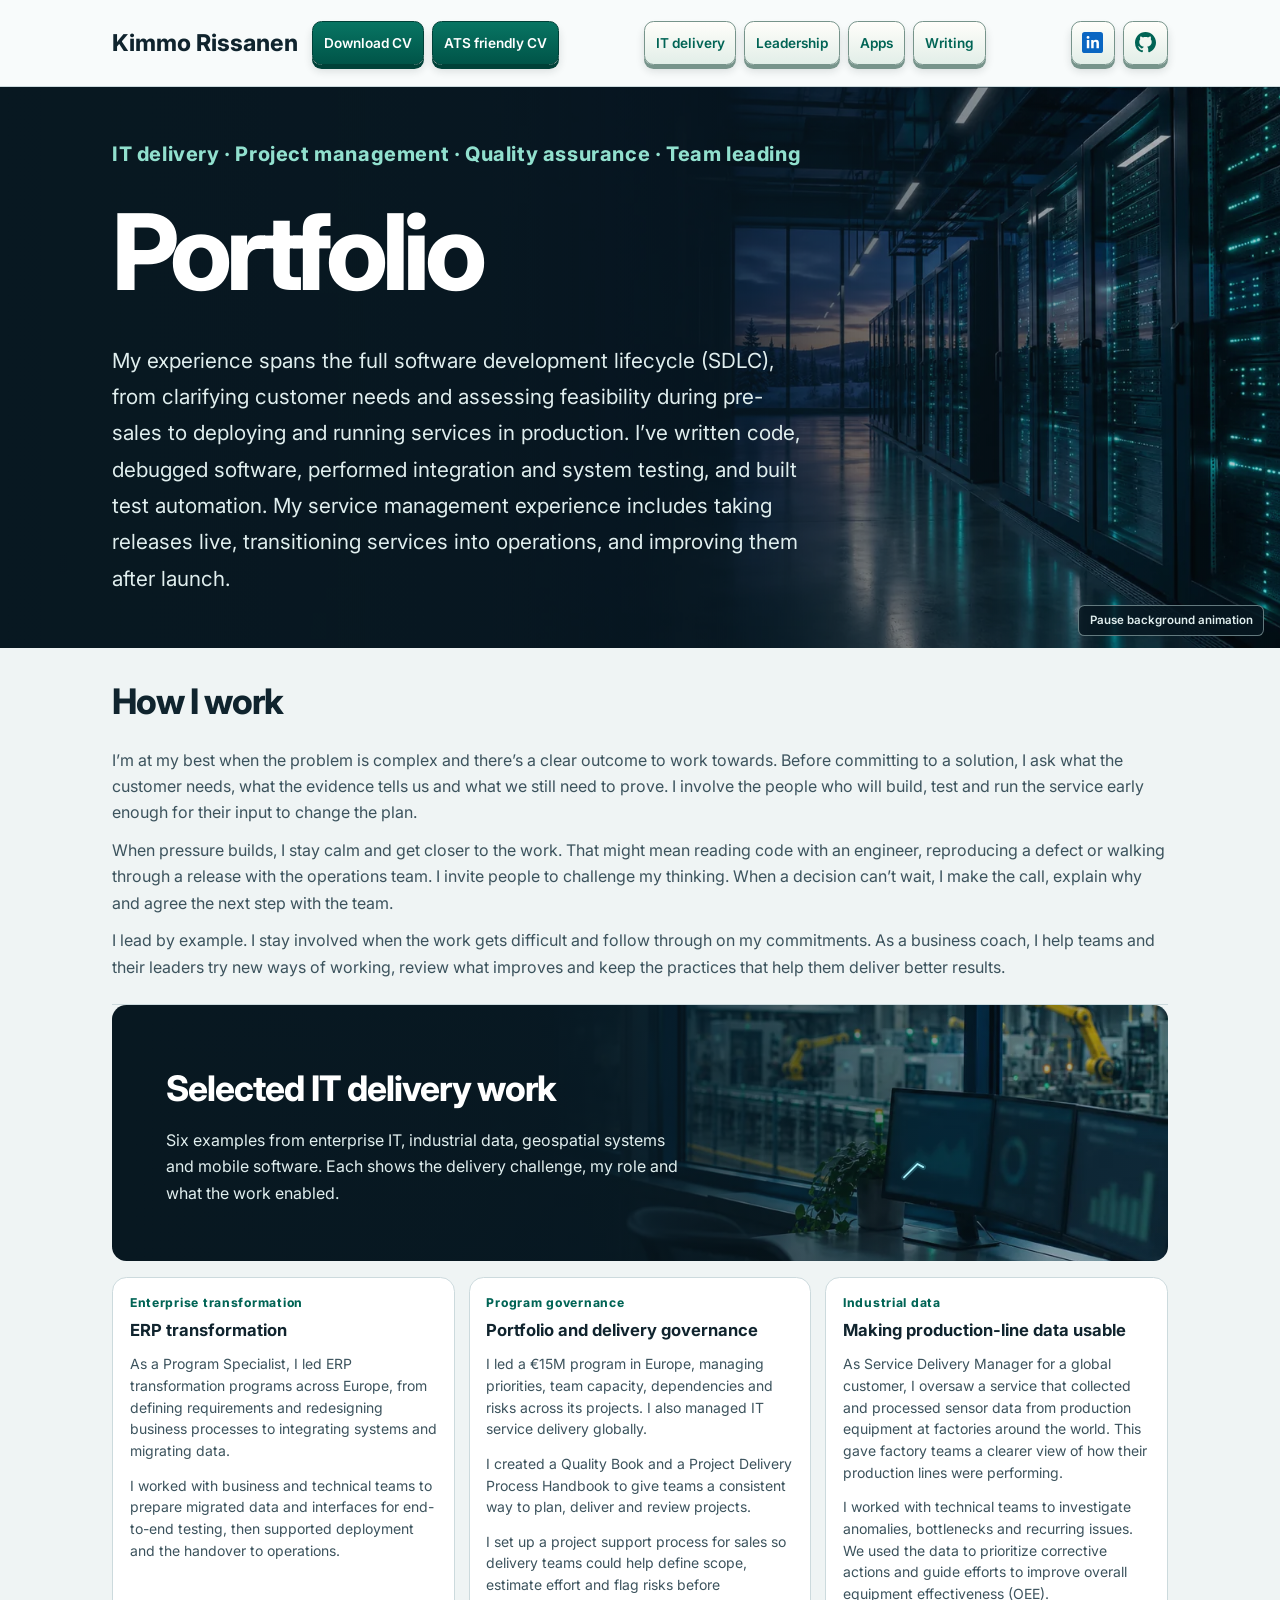
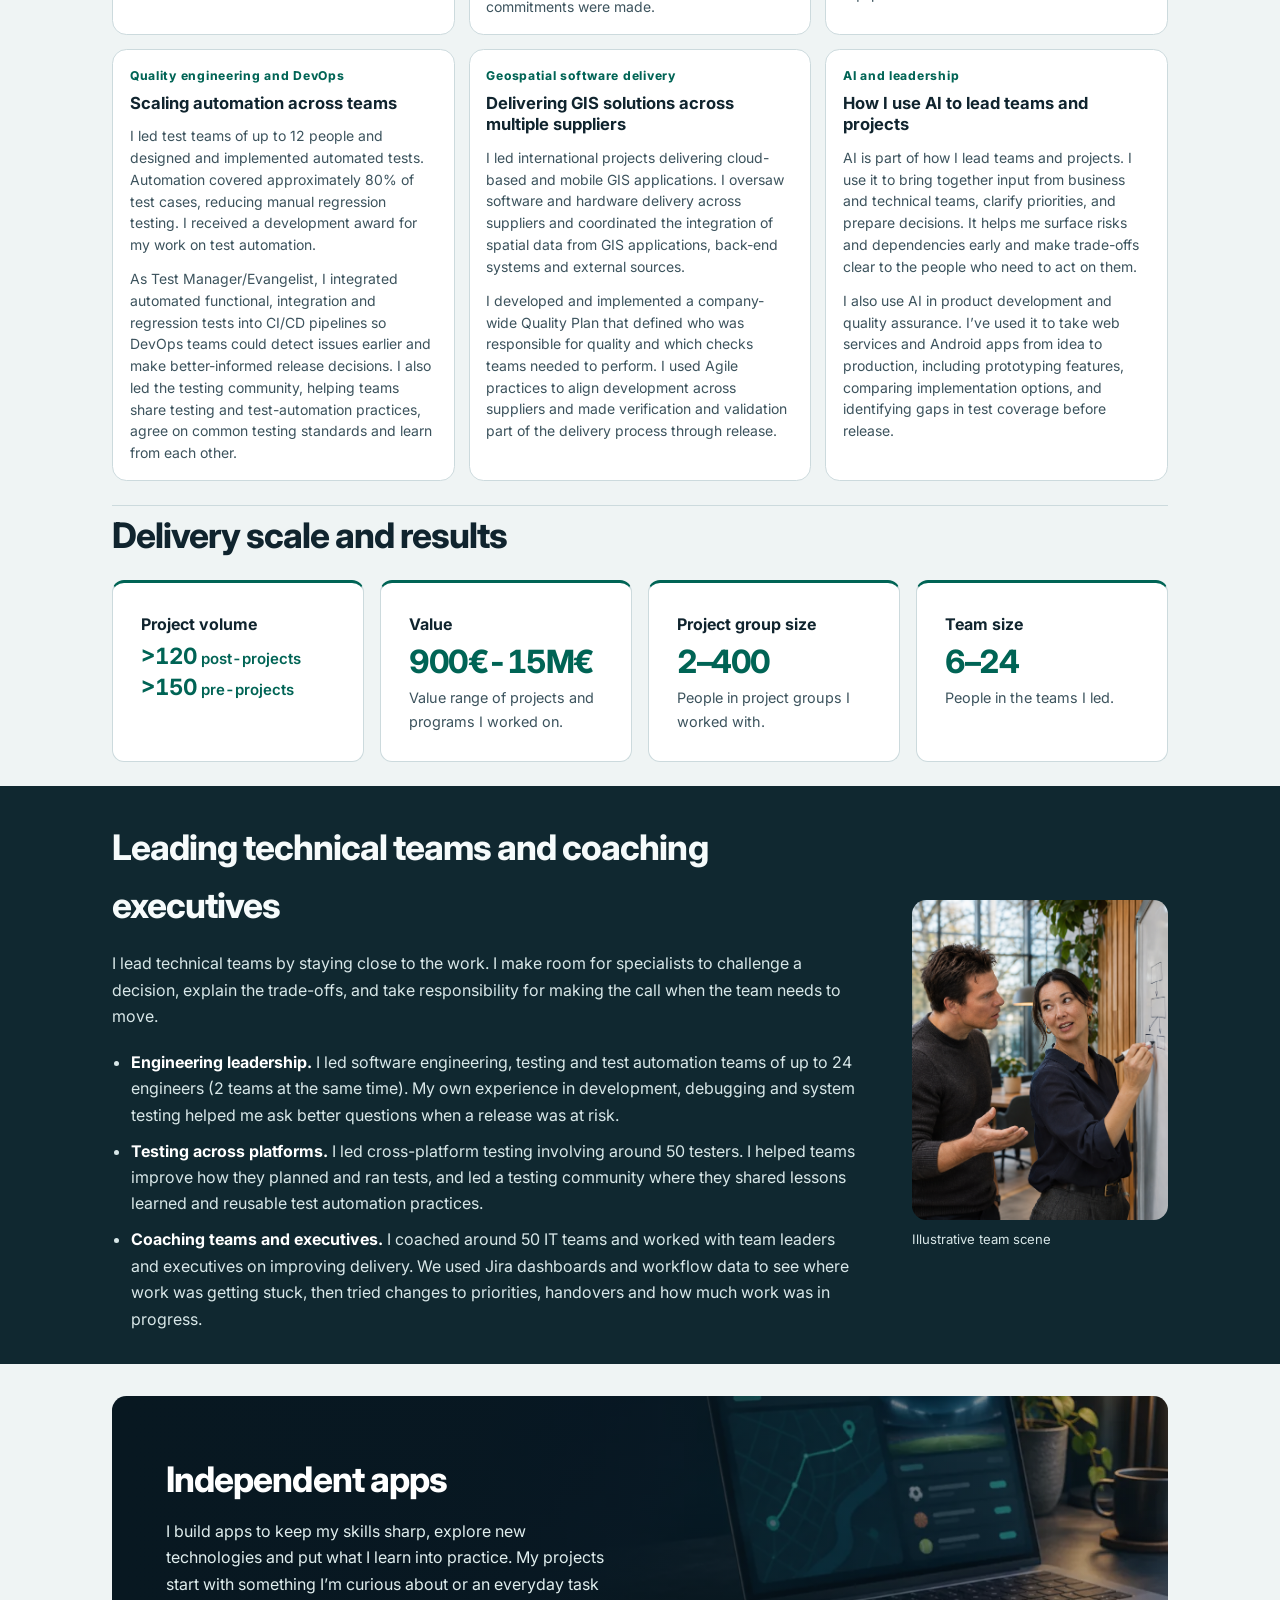
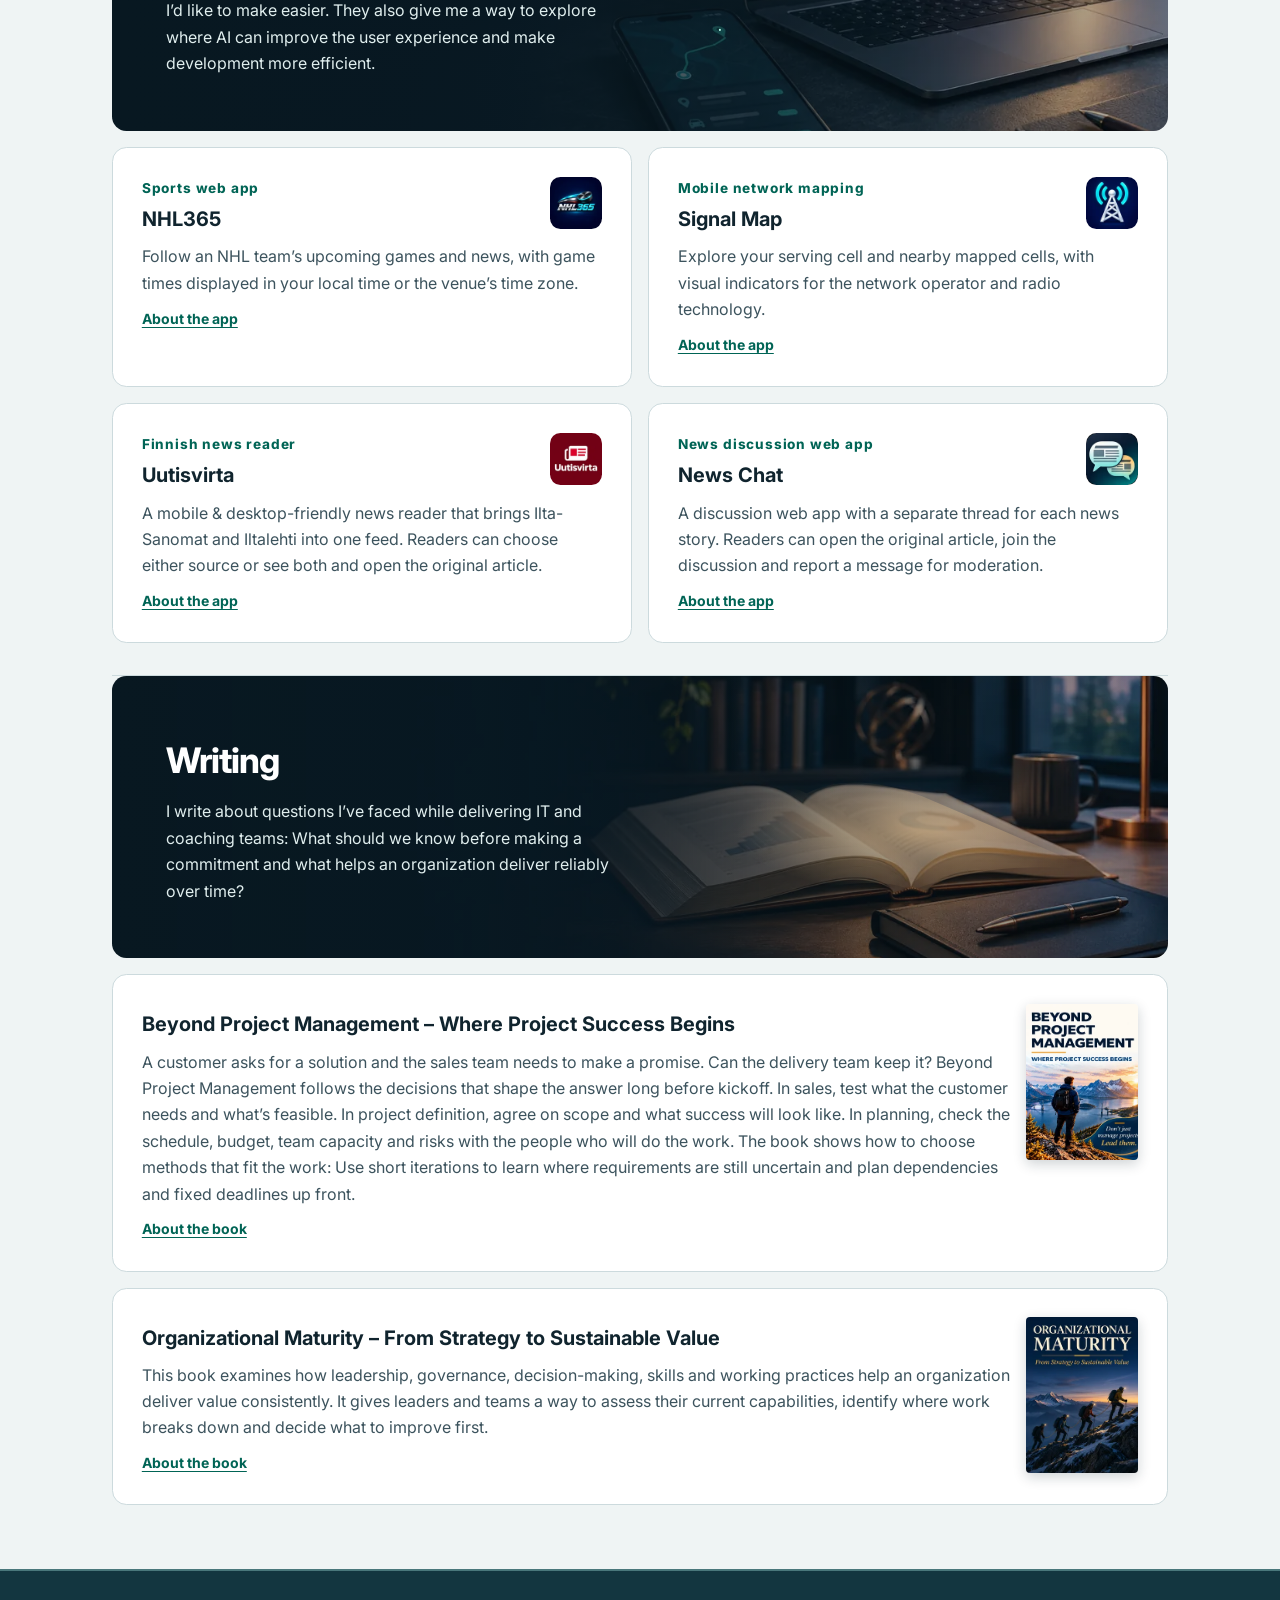
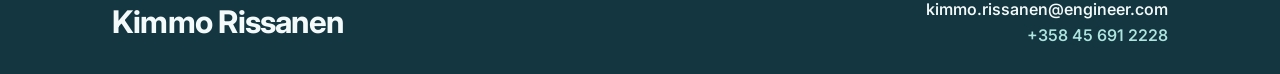
==== commit caf87c08: "Add files via upload" ====
--- a/index.html
+++ b/index.html
@@ -66,7 +66,7 @@
       text-decoration: none;
       transition: transform 120ms ease, box-shadow 120ms ease;
     }
-    .header-links a:first-child {
+    .header-links .top-button {
       --button-edge: #004138;
       background: linear-gradient(#087563, #005448);
       color: white;
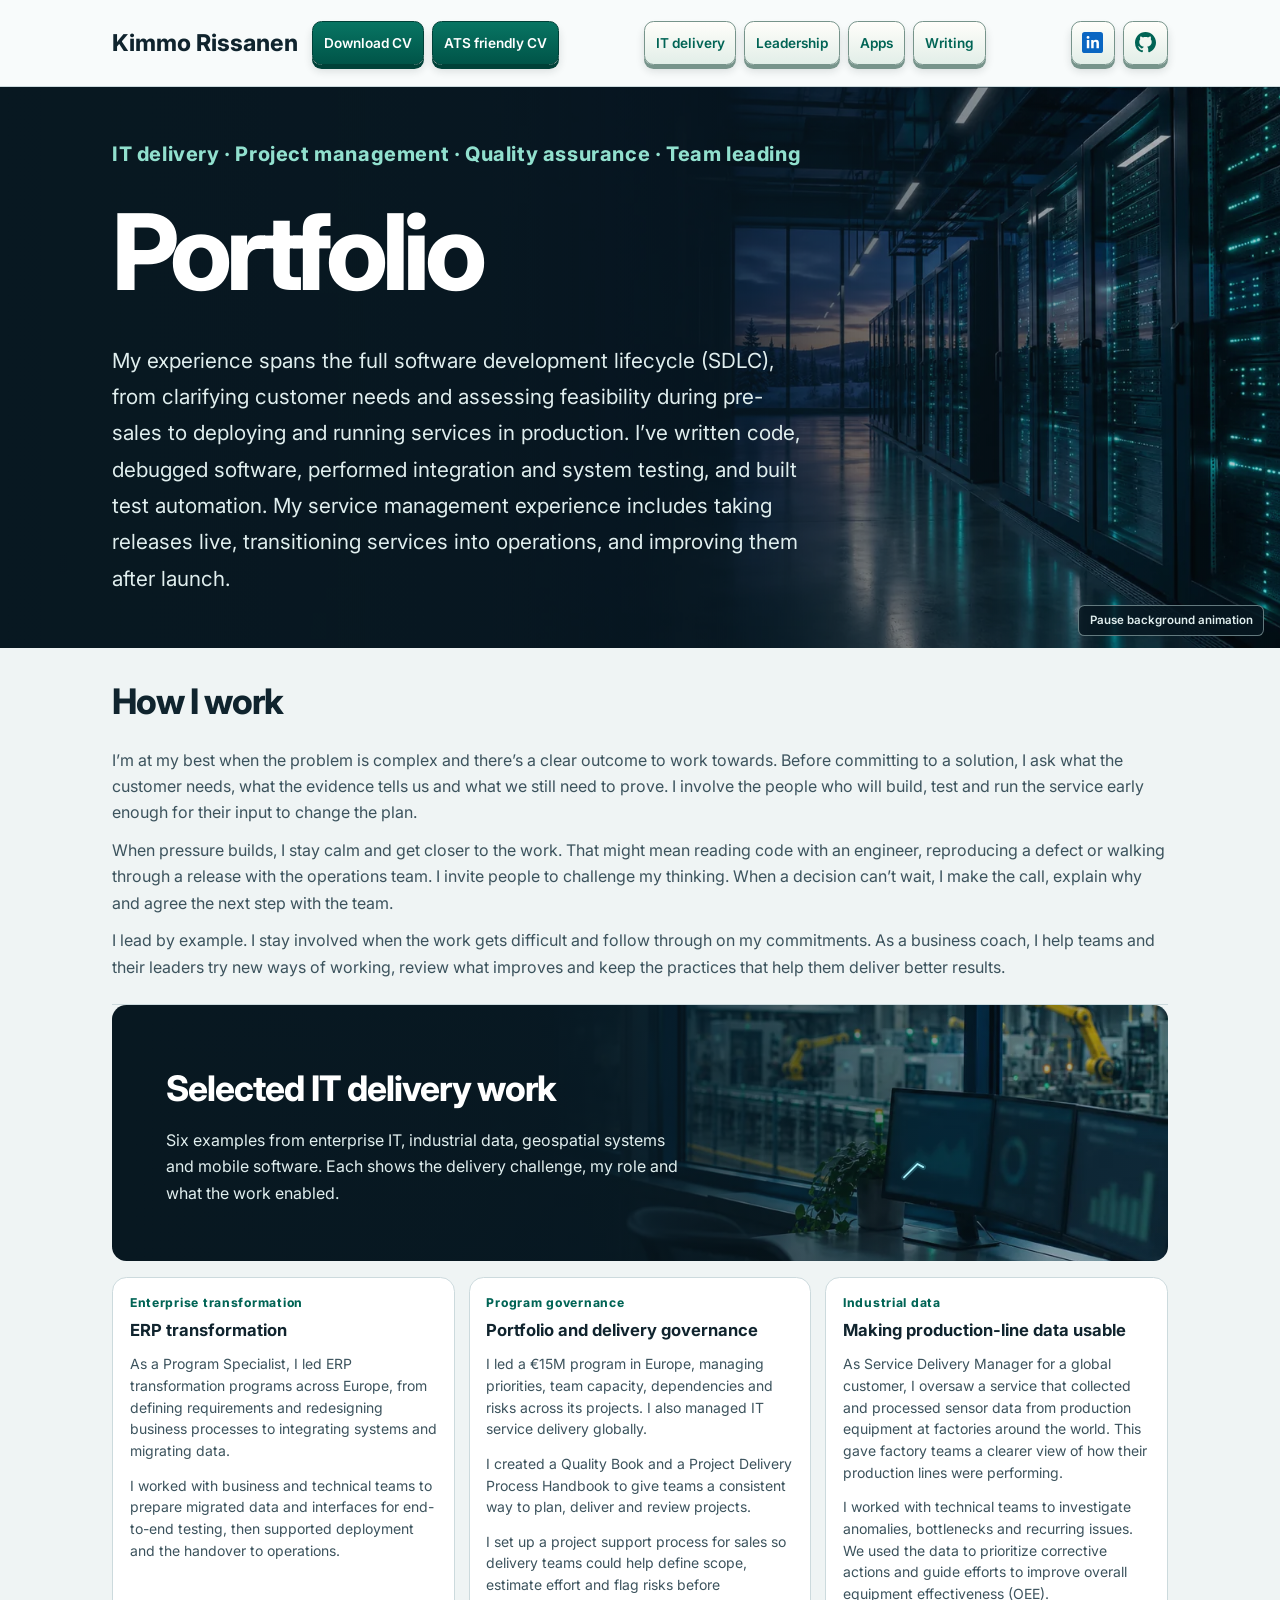
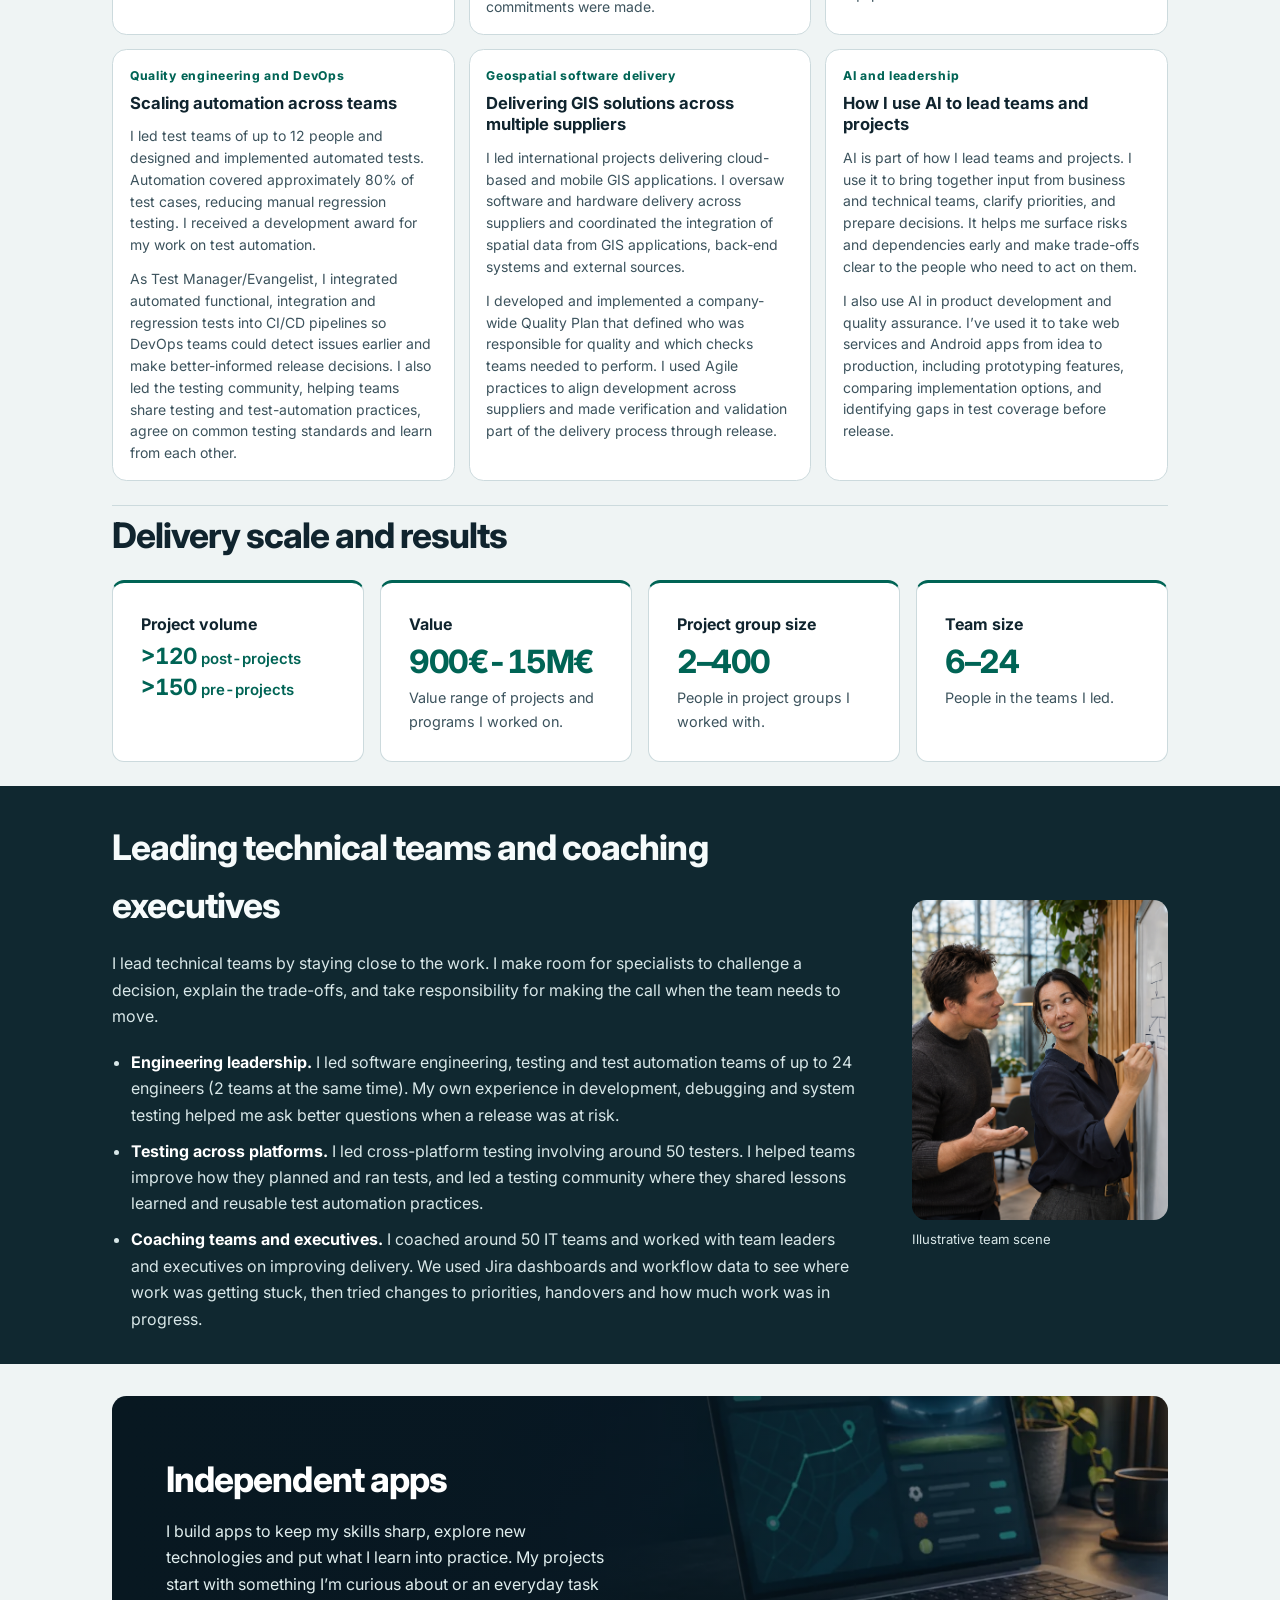
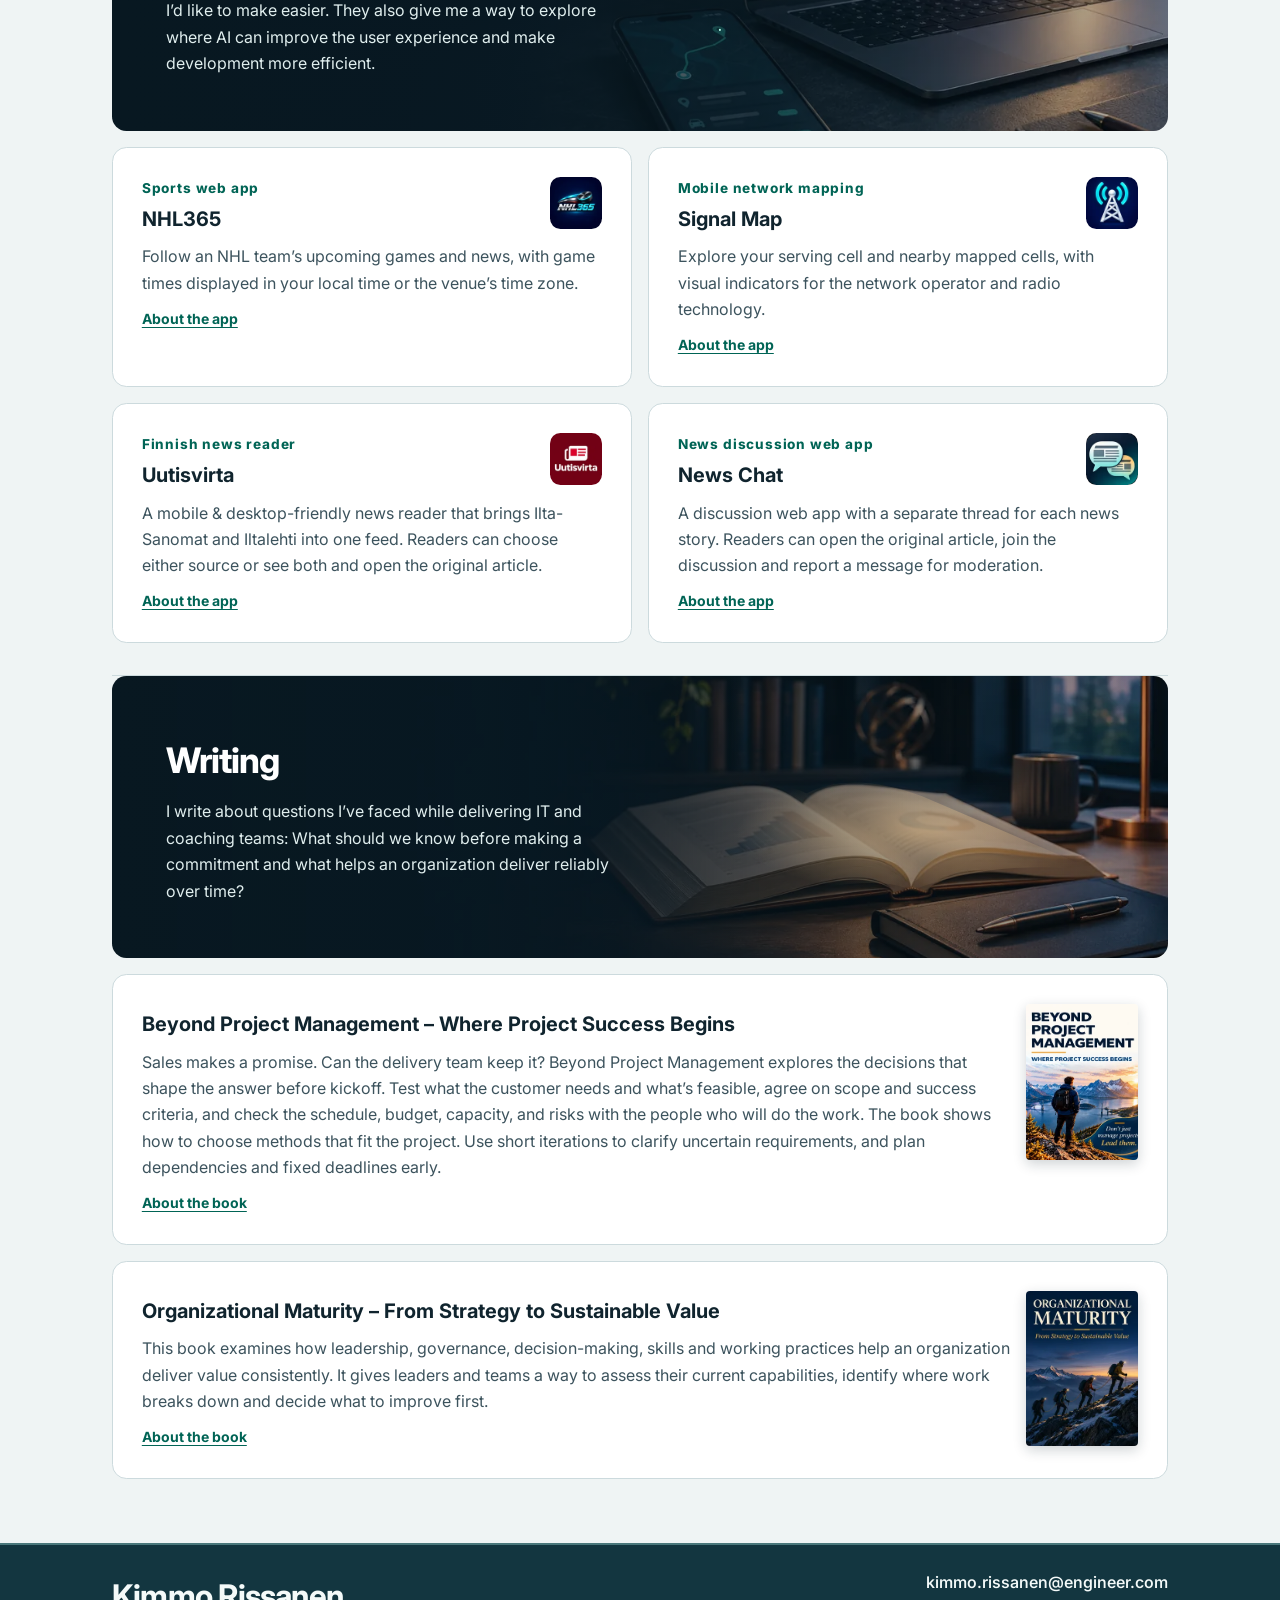
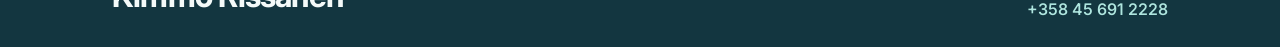
==== commit 3cf9ca90: "Update index.html" ====
--- a/index.html
+++ b/index.html
@@ -673,7 +673,7 @@
       <article class="book-card">
         <div>
           <h3><a class="detail-link" href="beyond-project-management.html" data-portfolio-event="beyond-project-management-title-click">Beyond Project Management – Where Project Success Begins</a></h3>
-          <p>A customer asks for a solution and the sales team needs to make a promise. Can the delivery team keep it? Beyond Project Management follows the decisions that shape the answer long before kickoff. In sales, test what the customer needs and what’s feasible. In project definition, agree on scope and what success will look like. In planning, check the schedule, budget, team capacity and risks with the people who will do the work. The book shows how to choose methods that fit the work: Use short iterations to learn where requirements are still uncertain and plan dependencies and fixed deadlines up front.</p>
+          <p>Sales makes a promise. Can the delivery team keep it? Beyond Project Management explores the decisions that shape the answer before kickoff. Test what the customer needs and what’s feasible, agree on scope and success criteria, and check the schedule, budget, capacity, and risks with the people who will do the work. The book shows how to choose methods that fit the project. Use short iterations to clarify uncertain requirements, and plan dependencies and fixed deadlines early.</p>
           <a class="detail-more" href="beyond-project-management.html" aria-label="Learn more about Beyond Project Management – Where Project Success Begins" data-portfolio-event="beyond-project-management-details-click">About the book</a>
         </div>
         <figure>
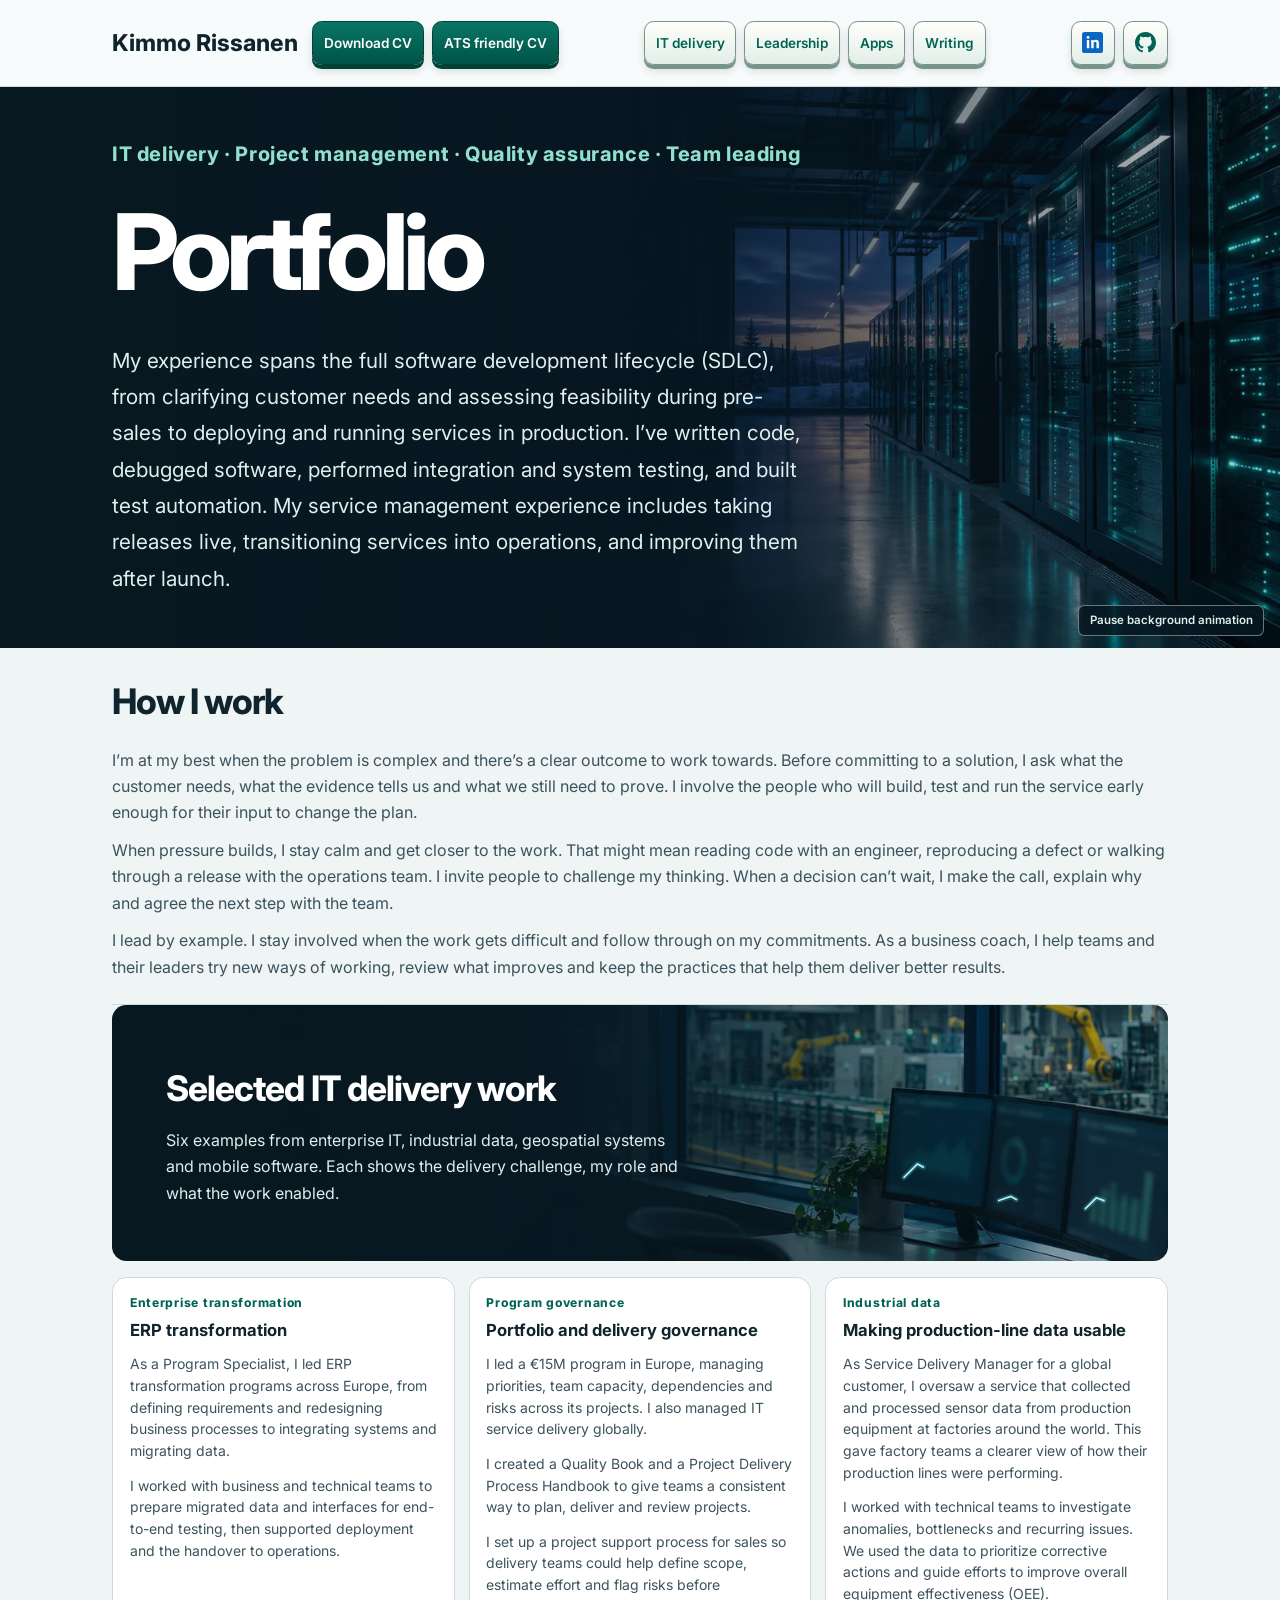
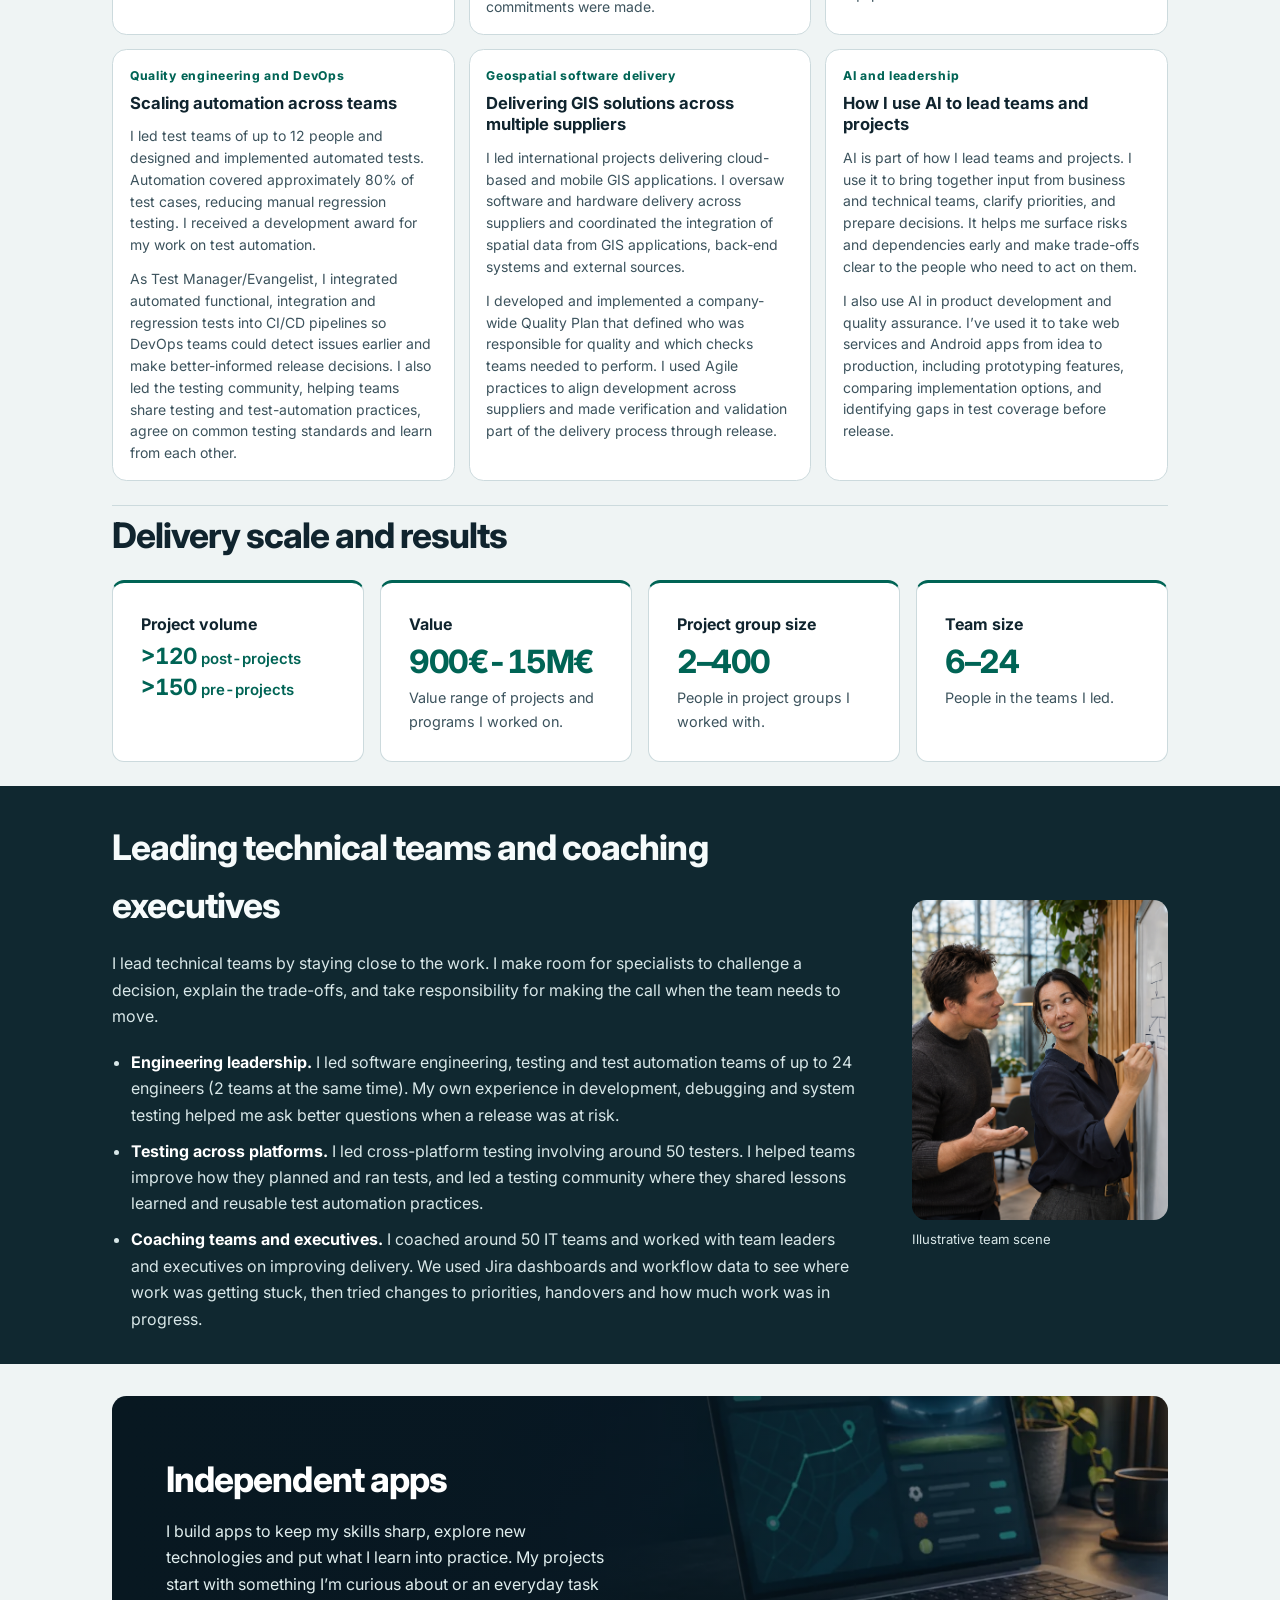
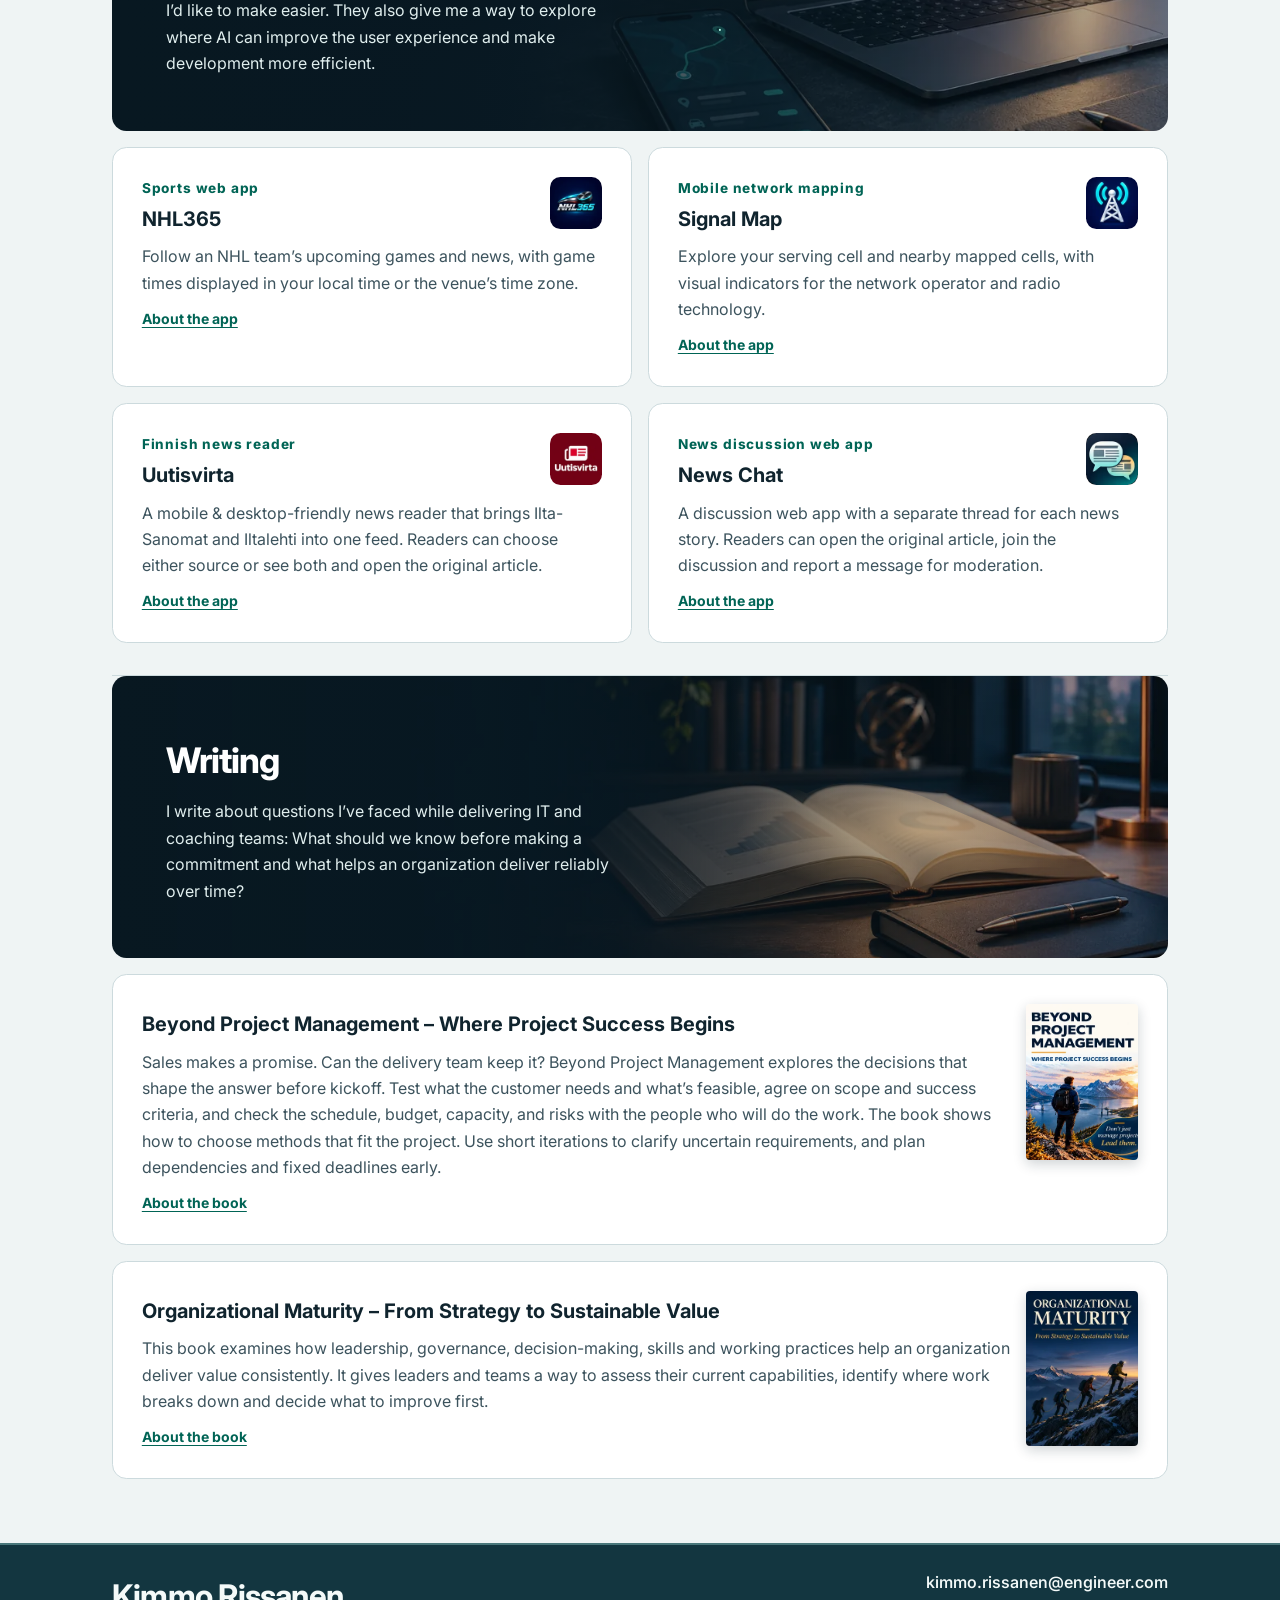
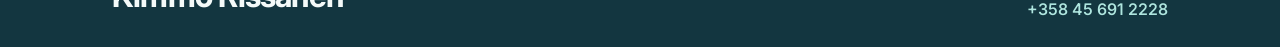
==== commit 5f5e67e2: "Add files via upload" ====
--- a/index.html
+++ b/index.html
@@ -162,6 +162,8 @@
         pointer-events: none;
       }
       .delivery-signal { animation: delivery-signal 6s linear infinite; }
+      .delivery-monitor-middle .delivery-signal { animation-delay: -2s; }
+      .delivery-monitor-right .delivery-signal { animation-delay: -4s; }
       .apps-route { animation: apps-route 7s ease-in-out infinite; }
       .apps-route--phone { animation-delay: -2s; }
       .writing-light { animation: writing-light 8s ease-in-out infinite; }
@@ -496,10 +498,20 @@
         <svg class="banner-motion" viewBox="0 0 780 390" preserveAspectRatio="xMidYMid slice" aria-hidden="true" focusable="false">
           <defs>
             <clipPath id="delivery-monitor"><path d="M579 168 L647 174 L643 251 L574 240 Z"/></clipPath>
+            <clipPath id="delivery-monitor-middle"><path d="M654 176 L709 182 L701 261 L648 249 Z"/></clipPath>
+            <clipPath id="delivery-monitor-right"><path d="M716 185 L779 195 L774 288 L709 265 Z"/></clipPath>
           </defs>
           <g clip-path="url(#delivery-monitor)" fill="none" stroke-linecap="round" stroke-linejoin="round">
             <path class="delivery-signal" d="M585 228 L595 218 L604 223 L612 211 L620 217 L630 202 L640 209" pathLength="100" stroke="#72e6f4" stroke-width="4" stroke-opacity=".2" stroke-dasharray="24 100"/>
             <path class="delivery-signal" d="M585 228 L595 218 L604 223 L612 211 L620 217 L630 202 L640 209" pathLength="100" stroke="#a8f2fa" stroke-width="1.3" stroke-dasharray="24 100"/>
+          </g>
+          <g class="delivery-monitor-middle" clip-path="url(#delivery-monitor-middle)" fill="none" stroke-linecap="round" stroke-linejoin="round">
+            <path class="delivery-signal" d="M655 245 L664 242 L671 246 L678 235 L685 239 L692 231 L701 234" pathLength="100" stroke="#72e6f4" stroke-width="4" stroke-opacity=".2" stroke-dasharray="24 100"/>
+            <path class="delivery-signal" d="M655 245 L664 242 L671 246 L678 235 L685 239 L692 231 L701 234" pathLength="100" stroke="#a8f2fa" stroke-width="1.3" stroke-dasharray="24 100"/>
+          </g>
+          <g class="delivery-monitor-right" clip-path="url(#delivery-monitor-right)" fill="none" stroke-linecap="round" stroke-linejoin="round">
+            <path class="delivery-signal" d="M719 251 L727 243 L735 246 L742 235 L751 242 L761 227 L770 231" pathLength="100" stroke="#72e6f4" stroke-width="4" stroke-opacity=".2" stroke-dasharray="24 100"/>
+            <path class="delivery-signal" d="M719 251 L727 243 L735 246 L742 235 L751 242 L761 227 L770 231" pathLength="100" stroke="#a8f2fa" stroke-width="1.3" stroke-dasharray="24 100"/>
           </g>
         </svg>
         <h2 id="delivery-title">Selected IT delivery work</h2>
@@ -615,14 +627,14 @@
           <div class="app-heading">
             <div>
               <p class="category">Mobile network mapping</p>
-              <h3><a class="detail-link" href="signal-map.html?v=2#screenshots-title" data-portfolio-event="signal-map-title-click">Signal Map</a></h3>
+              <h3><a class="detail-link" href="signal-map.html?v=2" data-portfolio-event="signal-map-title-click">Signal Map</a></h3>
             </div>
             <a class="app-icon" href="SignalMap-0.24.apk" download aria-label="Download Signal Map for Android (APK)" title="Download Signal Map for Android (APK)" data-portfolio-event="signal-map-apk-click">
               <img src="[data-uri]" width="128" height="128" alt="" loading="lazy">
             </a>
           </div>
           <p>Explore your serving cell and nearby mapped cells, with visual indicators for the network operator and radio technology.</p>
-          <a class="detail-more" href="signal-map.html?v=2#screenshots-title" aria-label="Learn more about Signal Map" data-portfolio-event="signal-map-details-click">About the app</a>
+          <a class="detail-more" href="signal-map.html?v=2" aria-label="Learn more about Signal Map" data-portfolio-event="signal-map-details-click">About the app</a>
         </article>
         <article>
           <div class="app-heading">
@@ -630,7 +642,7 @@
               <p class="category">Finnish news reader</p>
               <h3><a class="detail-link" href="uutisvirta.html" data-portfolio-event="uutisvirta-title-click">Uutisvirta</a></h3>
             </div>
-            <a class="app-icon" target="_blank" rel="noopener noreferrer" href="https://uutisvirta.onrender.com/" aria-label="Open Uutisvirta (opens in a new tab)" title="Open Uutisvirta" data-portfolio-event="uutisvirta-open-click">
+            <a class="app-icon" target="_blank" rel="noopener noreferrer" href="https://uutisvirta-7l8b.onrender.com/" aria-label="Open Uutisvirta (opens in a new tab)" title="Open Uutisvirta" data-portfolio-event="uutisvirta-open-click">
               <img src="[data-uri]" width="128" height="128" alt="" loading="lazy">
             </a>
           </div>
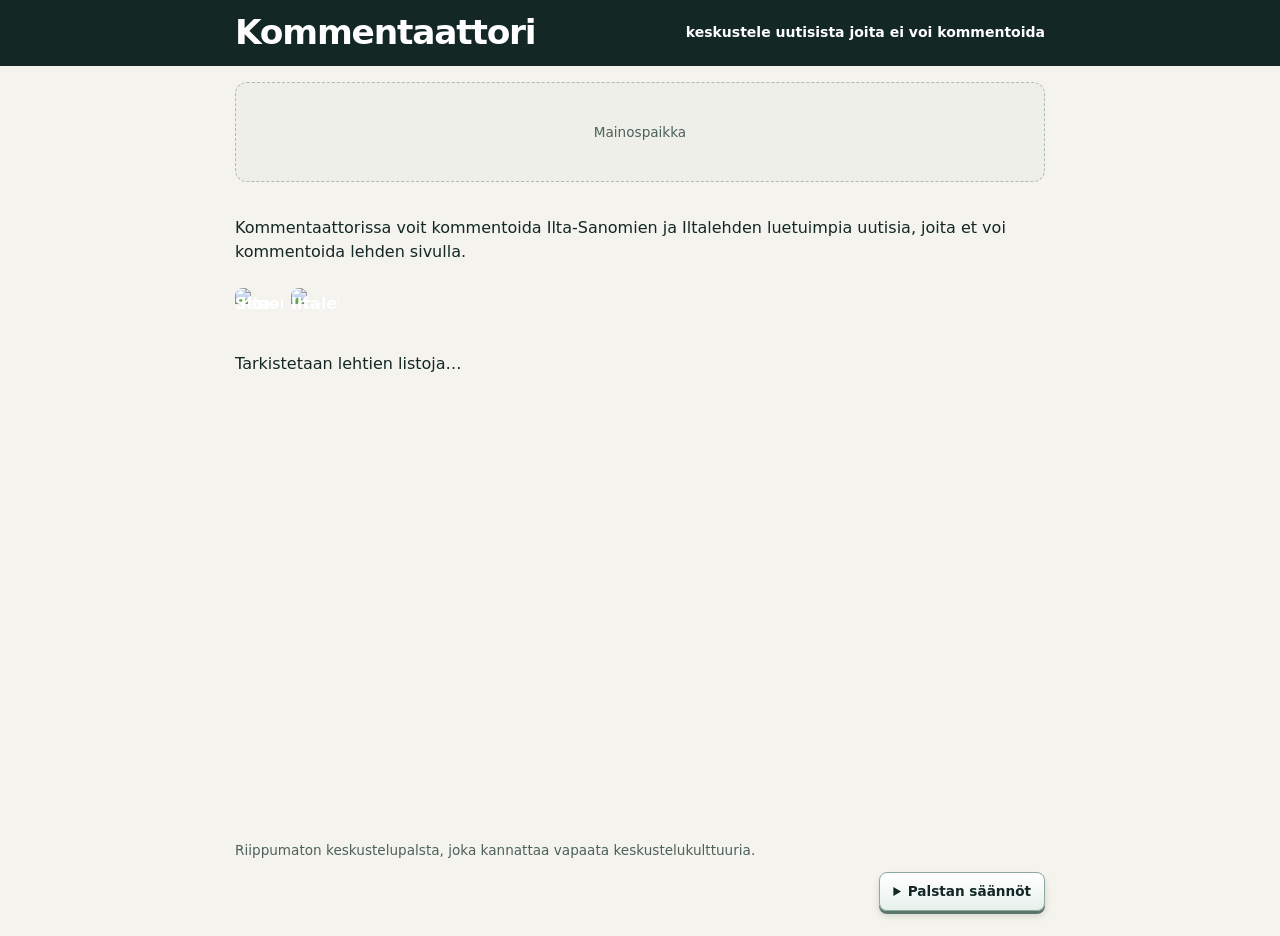
==== commit d8e1f46e: "Add files via upload" ====
--- a/index.html
+++ b/index.html
@@ -1,742 +1,90 @@
 <!doctype html>
-<html lang="en">
+<html lang="fi">
 <head>
   <meta charset="utf-8">
   <meta name="viewport" content="width=device-width, initial-scale=1">
-  <meta name="description" content="Kimmo Rissanen's portfolio of IT delivery, digital transformation, and software projects.">
-  <title>Kimmo Rissanen | IT Delivery Portfolio</title>
-  <link rel="preconnect" href="https://fonts.googleapis.com">
-  <link rel="preconnect" href="https://fonts.gstatic.com" crossorigin>
-  <link rel="stylesheet" href="https://fonts.googleapis.com/css2?family=Inter:wght@400..800&amp;display=swap">
-  <style>
-    :root {
-      color-scheme: light;
-      --background: #f5f4ef;
-      --surface: #fffefa;
-      --ink: #162624;
-      --muted: #435753;
-      --accent: #006455;
-      --border: #cfd9d4;
-    }
-    * { box-sizing: border-box; }
-    body {
-      margin: 0;
-      background: var(--background);
-      color: var(--ink);
-      font: 1rem/1.65 "Inter", system-ui, sans-serif;
-    }
-    .wrap { width: min(66rem, calc(100% - 2.5rem)); margin-inline: auto; }
-    header, footer { padding-block: 1.3rem; }
-    header { border-bottom: 1px solid var(--border); }
-    header .wrap { display: flex; flex-wrap: wrap; justify-content: center; align-items: center; gap: 1rem clamp(1.25rem, 3vw, 2.5rem); }
-    .header-identity, .header-links, .header-nav, .header-profiles {
-      display: flex; flex-wrap: wrap; align-items: center; justify-content: center; gap: .7rem .5rem;
-    }
-    .header-identity { column-gap: .9rem; }
-    header .brand { font-size: clamp(1.2rem, 2vw, 1.45rem); }
-    @media (min-width: 66rem) {
-      header .wrap { display: grid; grid-template-columns: auto minmax(0, 1fr) auto; }
-    }
-    a { color: var(--accent); text-underline-offset: .2em; }
-    a:hover { text-decoration-thickness: .15em; }
-    a:focus-visible { outline: 2px solid currentColor; outline-offset: 4px; }
-    .brand { color: var(--ink); font-weight: 750; text-decoration: none; }
-    .hero { padding-block: clamp(3rem, 8vw, 6rem) 3rem; }
-    .role, .category { color: var(--accent); font-size: .85rem; font-weight: 750; letter-spacing: .06em; }
-    h1, h2, h3, p { margin: 0; }
-    h1 { font-size: clamp(3rem, 9.5vw, 6.6rem); line-height: 1.03; font-weight: 750; letter-spacing: -.055em; margin-block: .6rem 1rem; }
-    h2 { font-size: clamp(1.55rem, 4vw, 2.2rem); font-weight: 750; letter-spacing: -.028em; margin-bottom: 1rem; }
-    h3 { font-size: 1.25rem; line-height: 1.3; margin-block: .45rem .7rem; }
-    p { color: var(--muted); }
-    .intro { max-width: 39rem; font-size: clamp(1.05rem, 2vw, 1.3rem); }
-    .top-button {
-      --button-edge: #77948b;
-      background: linear-gradient(#fffefa, #e2eee8);
-      border: 1px solid var(--button-edge);
-      border-radius: .6rem;
-      box-shadow: 0 4px 0 var(--button-edge), 0 6px 9px #16262424;
-      font-size: .85rem;
-      font-weight: 600;
-      min-height: 2.75rem;
-      padding: .48rem .68rem;
-      display: inline-flex;
-      align-items: center;
-      justify-content: center;
-      text-align: center;
-      text-decoration: none;
-      transition: transform 120ms ease, box-shadow 120ms ease;
-    }
-    .header-links .top-button {
-      --button-edge: #004138;
-      background: linear-gradient(#087563, #005448);
-      color: white;
-    }
-    .top-button:focus-visible { outline-color: var(--accent); outline-offset: 7px; }
-    @media (hover: hover) {
-      .top-button:hover {
-        box-shadow: 0 5px 0 var(--button-edge), 0 8px 12px #16262430;
-        transform: translateY(-1px);
-      }
-    }
-    .top-button:active {
-      box-shadow: 0 1px 0 var(--button-edge), 0 2px 3px #16262424;
-      transform: translateY(3px);
-    }
-    @media (prefers-reduced-motion: reduce) {
-      .top-button { transition: none; }
-    }
-    main > section + section { padding-bottom: 3rem; }
-    .grid { display: grid; grid-template-columns: repeat(2, minmax(0, 1fr)); gap: 1rem; }
-    article { background: var(--surface); border: 1px solid var(--border); border-radius: .9rem; padding: clamp(1.1rem, 3vw, 1.8rem); }
-    article a { display: inline-block; margin-top: 1rem; font-weight: 700; }
-    footer { border-top: 1px solid var(--border); }
-    @media (max-width: 40rem) { .grid { grid-template-columns: 1fr; } }
-
-    :root { --background: #eff4f4; --surface: #fff; --ink: #10242e; --muted: #3c535d; --border: #ccdadd; }
-    header { background: #f8fbfb; }
-    .hero {
-      --hero-photo: url("[data-uri]");
-      background: linear-gradient(90deg, #081821 0%, #081821ed 38%, #08182135 100%), var(--hero-photo) center / cover;
-      color: #fff;
-      padding-block: clamp(2.5rem, 4vw, 3.75rem);
-    }
-    .hero .role { color: #91e0ce; font-size: clamp(1rem, 1.8vw, 1.25rem); line-height: 1.6; letter-spacing: .03em; }
-    .hero h1 { margin-block: clamp(1rem, 2.5vw, 1.75rem) clamp(1.25rem, 3vw, 2.25rem); }
-    .hero .intro { color: #e0eeee; max-width: none; min-width: 0; line-height: 1.75; contain: inline-size; }
-    main > .content-section { padding-block: clamp(2.5rem, 5vw, 4.25rem); }
-    .content-section + .content-section { border-top: 1px solid var(--border); }
-    .leadership {
-      padding-block: clamp(2.5rem, 6vw, 4.5rem);
-      background: #102830;
-      color: #f6fbfb;
-    }
-    .leadership-layout { display: grid; grid-template-columns: minmax(0, 1fr) min(33.333%, 16rem); gap: clamp(1.5rem, 4vw, 3.5rem); align-items: center; }
-    .leadership p, .leadership li, .leadership figcaption { color: #d8e7e8; }
-    .leadership strong { color: #fff; }
-    .leadership ul { margin: 1.2rem 0 0; padding-left: 1.2rem; }
-    .leadership li + li { margin-top: .6rem; }
-    .team-photo { margin: 0; }
-    .team-photo img {
-      display: block;
-      width: 100%;
-      height: auto;
-      aspect-ratio: 4 / 5;
-      object-fit: cover;
-      object-position: 19% center;
-      border-radius: .9rem;
-    }
-    .team-photo figcaption { font-size: .82rem; margin-top: .6rem; }
-    @media (max-width: 46rem) {
-      .leadership-layout { grid-template-columns: 1fr; }
-      .team-photo { width: min(33.333%, 16rem); justify-self: center; }
-      .hero { background-position: 66% center; background-image: linear-gradient(90deg, #081821f2, #081821a8), var(--hero-photo); }
-    }
-
-    .delivery-banner {
-      --banner-image: url("[data-uri]");
-    }
-    .section-banner {
-      position: relative;
-      isolation: isolate;
-      overflow: hidden;
-      min-height: 15rem;
-      display: flex;
-      flex-direction: column;
-      justify-content: center;
-      margin-bottom: 1rem;
-      padding: clamp(1.5rem, 5vw, 3.4rem);
-      border-radius: .9rem;
-      background: linear-gradient(90deg, #081821 0%, #081821eb 35%, #08182144 100%), var(--banner-image) center / cover, #081821;
-      color: #fff;
-    }
-    .section-banner > :is(h2, p) { position: relative; z-index: 1; }
-    .section-banner h2 { margin-bottom: .6rem; }
-    .banner-motion { display: none; }
-    @media (min-width: 46.01rem) and (prefers-reduced-motion: no-preference) {
-      .banner-motion {
-        position: absolute;
-        inset: 0;
-        display: block;
-        width: 100%;
-        height: 100%;
-        pointer-events: none;
-      }
-      .delivery-signal { animation: delivery-signal 6s linear infinite; }
-      .delivery-monitor-middle .delivery-signal { animation-delay: -2s; }
-      .delivery-monitor-right .delivery-signal { animation-delay: -4s; }
-      .apps-route { animation: apps-route 7s ease-in-out infinite; }
-      .apps-route--phone { animation-delay: -2s; }
-      .writing-light { animation: writing-light 8s ease-in-out infinite; }
-      main.banner-motion-paused .banner-motion * { animation-play-state: paused; }
-    }
-    @keyframes delivery-signal {
-      0% { stroke-dashoffset: 100; opacity: 0; }
-      15%, 70% { opacity: .8; }
-      100% { stroke-dashoffset: -20; opacity: 0; }
-    }
-    @keyframes apps-route {
-      0%, 12% { stroke-dashoffset: 100; opacity: 0; }
-      26% { opacity: .85; }
-      64%, 80% { stroke-dashoffset: 0; opacity: .85; }
-      100% { stroke-dashoffset: 0; opacity: 0; }
-    }
-    @keyframes writing-light {
-      0%, 100% { opacity: .18; }
-      50% { opacity: .72; }
-    }
-    .section-banner p { max-width: 32rem; color: #e0eeee; }
-    .delivery-grid article > p + p { margin-top: .8rem; }
-    @media (max-width: 40rem) {
-      .section-banner {
-        min-height: 13rem;
-        background-image: linear-gradient(90deg, #081821f2, #0818219c), var(--banner-image);
-        background-position: 64% center;
-      }
-    }
-
-    .section-banner--compact { min-height: clamp(10rem, 20vw, 13rem); }
-    .section-banner--compact h2 { margin-bottom: 0; }
-    .apps-banner .apps-intro, .writing-banner .writing-intro { margin-top: .6rem; max-width: 28rem; }
-    .apps-banner { --banner-image: url("[data-uri]"); }
-    .writing-banner { --banner-image: url("[data-uri]"); }
-    .delivery-grid { gap: .85rem; }
-    .delivery-grid article { padding: 1.05rem; font-size: .875rem; line-height: 1.55; }
-    .delivery-grid h3 { font-size: 1.04rem; }
-    .delivery-grid .category { font-size: .76rem; }
-    @media (min-width: 56rem) {
-      .delivery-grid { grid-template-columns: repeat(3, minmax(0, 1fr)); }
-    }
-    @media (max-width: 40rem) {
-      .header-identity { flex-basis: 100%; }
-      .delivery-grid article { font-size: .9375rem; line-height: 1.6; }
-    }
-    .app-heading, .book-card {
-      display: grid;
-      grid-template-columns: minmax(0, 1fr) auto;
-      gap: 1rem;
-      align-items: start;
-    }
-    #apps .app-icon {
-      display: grid;
-      place-items: center;
-      margin: 0;
-      width: 3.25rem;
-      height: 3.25rem;
-      border-radius: .65rem;
-      transition: transform .15s ease;
-    }
-    #apps .app-icon img { display: block; width: 100%; height: auto; border-radius: inherit; }
-    @media (hover: hover) and (prefers-reduced-motion: no-preference) {
-      #apps .app-icon:hover { transform: translateY(-2px); }
-    }
-    .book-list { display: grid; gap: 1rem; }
-    .book-card figure { margin: 0; width: clamp(4rem, 18vw, 7rem); }
-    .book-card img {
-      display: block;
-      width: 100%;
-      height: auto;
-      aspect-ratio: 18 / 25;
-      object-fit: cover;
-      border-radius: .25rem;
-      box-shadow: 0 4px 13px #10242e33;
-    }
-    .hero { position: relative; isolation: isolate; overflow: hidden; background-position: center; }
-    .hero > .wrap { position: relative; display: grid; grid-template-columns: minmax(0, max-content); }
-    .server-lights { position: absolute; inset: 0; width: 100%; height: 100%; pointer-events: none; opacity: 0; }
-    .server-lights circle { opacity: 0; }
-    .motion-button { display: none; }
-    @media (min-width: 46.01rem) and (prefers-reduced-motion: no-preference) {
-      .hero.has-motion .server-lights { opacity: 1; }
-      .hero.has-motion .server-lights circle { animation: server-pulse 3.8s ease-in-out infinite; }
-      .hero.has-motion .server-lights circle:nth-child(2n) { animation-duration: 4.7s; animation-delay: -1.3s; }
-      .hero.has-motion .server-lights circle:nth-child(3n) { animation-delay: -2.6s; }
-      .hero.has-motion .server-lights circle:nth-child(5n) { animation-duration: 5.3s; animation-delay: -3.4s; }
-      .hero.has-motion .server-lights circle:nth-child(7n) { animation-duration: 3.2s; animation-delay: -.7s; }
-      .hero.motion-paused .server-lights circle { animation: none; }
-      .hero.has-motion .motion-button:not([hidden]) {
-        display: block;
-        position: absolute;
-        z-index: 1;
-        right: 1rem;
-        bottom: .75rem;
-        padding: .45rem .65rem;
-        border: 1px solid #92abafaa;
-        border-radius: .4rem;
-        color: #e0eeee;
-        background: #081821d9;
-        font: 600 .72rem/1.35 Inter, system-ui, sans-serif;
-        cursor: pointer;
-      }
-      .motion-button:focus-visible { outline: 2px solid #91e0ce; outline-offset: 3px; }
-    }
-    @media (max-width: 46rem) {
-      .hero { background-position: 66% center; }
-    }
-    @keyframes server-pulse {
-      0%, 30%, 78%, 100% {
-        fill: #031719;
-        filter: drop-shadow(0 0 2px transparent);
-        opacity: 1;
-      }
-      39%, 67% {
-        fill: #fff;
-        filter: drop-shadow(0 0 2px #40ffee);
-        opacity: 1;
-      }
-    }
-    article h3 .detail-link { display: inline; margin: 0; font-weight: inherit; color: inherit; text-decoration: none; }
-    article h3 .detail-link:hover, article h3 .detail-link:focus-visible { text-decoration: underline; }
-    article .detail-more { margin-top: .65rem; font-size: .875rem; }
-    #how-i-work .work-style-copy { width: 100%; max-width: none; }
-    .work-style-copy p + p { margin-top: .7rem; }
-    main > :is(#delivery, #delivery-metrics, #writing) { padding-block-start: 0; }
-    main > #how-i-work { padding-block: clamp(1rem, 2.5vw, 1.5rem); }
-    main > :is(#delivery, #delivery-metrics) { padding-block-end: clamp(1rem, 2.5vw, 1.5rem); }
-    main > :is(#leadership, #apps) { padding-block: clamp(1.25rem, 3vw, 2rem); }
-    .site-footer {
-      padding-block: clamp(1rem, 3vw, 1.65rem);
-      background: #133640;
-      border-top: 2px solid #49777b;
-      color: #f4faf9;
-    }
-    .footer-contact {
-      display: grid;
-      grid-template-columns: minmax(0, 1fr) minmax(0, auto);
-      align-items: center;
-      gap: .65rem 1.5rem;
-    }
-    .footer-name {
-      color: inherit;
-      font-size: clamp(1.5rem, 3vw, 1.95rem);
-      font-weight: 720;
-      letter-spacing: -.025em;
-      line-height: 1.2;
-    }
-    .footer-links {
-      display: grid;
-      justify-items: end;
-      gap: .2rem;
-      text-align: right;
-    }
-    .footer-links a {
-      color: inherit;
-      font-weight: 550;
-      line-height: 1.45;
-      text-decoration: none;
-      overflow-wrap: anywhere;
-    }
-    .footer-links .footer-phone { color: #afe6df; }
-    .footer-links a:hover, .footer-links a:focus-visible { text-decoration: underline; }
-    @media (max-width: 34rem) {
-      .footer-contact { grid-template-columns: minmax(0, 1fr); }
-      .footer-links { justify-items: start; text-align: left; }
-    }
-    .delivery-metrics-grid {
-      display: grid;
-      grid-template-columns: repeat(4, minmax(0, 1fr));
-      gap: 1rem;
-      margin: 0;
-    }
-    .delivery-metrics-grid > div {
-      display: flex;
-      flex-direction: column;
-      gap: .4rem;
-      padding: clamp(1.25rem, 3vw, 1.75rem);
-      background: var(--surface);
-      border: 1px solid var(--border);
-      border-top: 3px solid var(--accent);
-      border-radius: .75rem;
-    }
-    .delivery-metrics-grid dt { font-weight: 700; }
-    .delivery-metrics-grid dd { margin: 0; }
-    .delivery-metric-value {
-      color: var(--accent);
-      font-size: clamp(2rem, 4vw, 3rem);
-      font-weight: 750;
-      font-variant-numeric: tabular-nums;
-      line-height: 1.1;
-      letter-spacing: -.045em;
-    }
-    .delivery-metric-context { color: var(--muted); font-size: .9rem; }
-    @media (max-width: 60rem) {
-      .delivery-metrics-grid { grid-template-columns: repeat(2, minmax(0, 1fr)); }
-    }
-    @media (max-width: 40rem) {
-      .delivery-metrics-grid { grid-template-columns: 1fr; }
-    }
-    .delivery-metric-value.project-count {
-      font-size: clamp(.8rem, 1.25vw, .9375rem);
-      letter-spacing: normal;
-      font-weight: 600;
-      white-space: nowrap;
-    }
-    .project-count strong { font-size: clamp(1.15rem, 1.75vw, 1.55rem); }
-    .delivery-metric-value:not(.project-count) { font-size: clamp(1.4rem, 2.5vw, 2.05rem); white-space: nowrap; }
-  </style>
-  <script defer src="https://cloud.umami.is/script.js" data-website-id="f8c44266-e617-4fc1-918c-865ecae966a9"></script>
+  <meta name="theme-color" content="#132724">
+  <title>Keskustele Uutisista joista ei voi keskustella</title>
+  <link rel="stylesheet" href="/style.css">
+  <script src="/app.js" defer></script>
 </head>
 <body>
-  <header>
-    <div class="wrap">
-      <div class="header-identity">
-        <a class="brand" href="#top" data-portfolio-event="nav-top-click">Kimmo Rissanen</a>
-        <div class="header-links" role="group" aria-label="CV downloads">
-          <a class="top-button" href="CV_KimmoRissanen.pdf" download data-portfolio-event="cv-click">Download CV</a>
-          <a class="top-button" href="CV_KimmoRissanenATSLong.pdf" download id="ats-cv-download" data-portfolio-event="ats-cv-click">ATS friendly CV</a>
-        </div>
+  <header class="masthead"><div class="wrap">
+    <a class="brand" href="/">Kommentaattori</a>
+    <span class="masthead-tagline">keskustele uutisista joita ei voi kommentoida</span>
+  </div></header>
+  <div class="wrap">
+    <aside class="ad-banner" data-ad-slot="top" aria-label="Mainosbannerin paikka">Mainospaikka</aside>
+  </div>
+  <main class="wrap">
+    <section id="forum">
+      <div class="intro intro-desktop">
+        <p>Kommentaattorissa voit kommentoida Ilta-Sanomien ja Iltalehden luetuimpia uutisia, joita et voi kommentoida lehden sivulla.</p>
       </div>
-      <nav class="header-nav" aria-label="Portfolio">
-        <a class="top-button" href="#delivery" data-portfolio-event="nav-delivery-click">IT delivery</a>
-        <a class="top-button" href="#leadership" data-portfolio-event="nav-leadership-click">Leadership</a>
-        <a class="top-button" href="#apps" data-portfolio-event="nav-apps-click">Apps</a>
-        <a class="top-button" href="#writing" data-portfolio-event="nav-writing-click">Writing</a>
-      </nav>
-      <div class="header-profiles" role="group" aria-label="Profiles">
-        <a class="top-button" href="https://www.linkedin.com/in/krissanen/" target="_blank" rel="noopener noreferrer" aria-label="LinkedIn" title="LinkedIn" data-portfolio-event="linkedin-profile-click">
-          <svg width="21" height="21" viewBox="0 0 24 24" aria-hidden="true" focusable="false">
-            <rect width="24" height="24" rx="3" fill="#0a66c2"/>
-            <path fill="#fff" d="M5.5 9h2.8v9.5H5.5zM6.9 4.5a1.65 1.65 0 1 0 0 3.3 1.65 1.65 0 0 0 0-3.3zM10.5 9h2.7v1.3h.04a3 3 0 0 1 2.7-1.5c2.9 0 3.4 1.8 3.4 4.1v5.6h-2.8v-5c0-1.2-.02-2.3-1.5-2.3s-1.7 1.2-1.7 2.25v5.05h-2.8z"/>
-          </svg>
+      <div class="filter" role="group" aria-label="Uutislähde">
+        <button type="button" data-source="IS" aria-pressed="true" aria-label="Ilta-Sanomat">
+          <img src="/logos/logo-is.png" alt="Ilta-Sanomat">
+        </button>
+        <button type="button" data-source="IL" aria-pressed="true" aria-label="Iltalehti">
+          <img src="/logos/logo-il.png" alt="Iltalehti">
+        </button>
+      </div>
+      <p class="intro-mobile">Voit kommentoida IS ja IL uutisia joita ei voi kommentoida lehden sivulla.</p>
+      <p id="status" role="status">Tarkistetaan lehtien listoja…</p>
+      <p id="updated" class="meta"></p>
+      <ol id="threads"></ol>
+    </section>
+    <section id="thread" hidden>
+      <div class="thread-actions">
+        <a class="back" href="#">
+          <span class="thread-action-icon" aria-hidden="true"></span>
+          <span><span class="thread-action-arrow" aria-hidden="true">← </span>Keskustelut</span>
         </a>
-        <a class="top-button" href="https://github.com/CimiRizz" target="_blank" rel="noopener noreferrer" aria-label="GitHub" title="GitHub" data-portfolio-event="github-profile-click"><svg xmlns="http://www.w3.org/2000/svg" width="21" height="21" viewBox="0 0 16 16" aria-hidden="true" focusable="false" fill="currentColor"><path d="M6.766 11.328c-2.063-.25-3.516-1.734-3.516-3.656 0-.781.281-1.625.75-2.188-.203-.515-.172-1.609.063-2.062.625-.078 1.468.25 1.968.703.594-.187 1.219-.281 1.985-.281.765 0 1.39.094 1.953.265.484-.437 1.344-.765 1.969-.687.218.422.25 1.515.046 2.047.5.593.766 1.39.766 2.203 0 1.922-1.453 3.375-3.547 3.64.531.344.89 1.094.89 1.954v1.625c0 .468.391.734.86.547C13.781 14.359 16 11.53 16 8.03 16 3.61 12.406 0 7.984 0 3.563 0 0 3.61 0 8.031a7.88 7.88 0 0 0 5.172 7.422c.422.156.828-.125.828-.547v-1.25c-.219.094-.5.156-.75.156-1.031 0-1.64-.562-2.078-1.609-.172-.422-.36-.672-.719-.719-.187-.015-.25-.093-.25-.187 0-.188.313-.328.625-.328.453 0 .844.281 1.25.86.313.452.64.655 1.031.655s.641-.14 1-.5c.266-.265.47-.5.657-.656"/></svg></a>
+        <a id="article-original" class="article-original" target="_blank" rel="noopener noreferrer" hidden>
+          <span>Avaa alkuperäinen <span class="thread-action-last-word">uutinen</span><span class="thread-action-arrow" aria-hidden="true"> ↗</span></span>
+          <span class="thread-action-icon" aria-hidden="true"></span>
+        </a>
       </div>
-    </div>
-  </header>
-  <main id="top">
-    <section class="hero" aria-labelledby="name">
-      <svg class="server-lights" aria-hidden="true" viewBox="0 0 1680 700" preserveAspectRatio="xMidYMid slice">
-        <circle cx="1241.5" cy="380.5" r="1.05"/>
-        <circle cx="1241.5" cy="399.5" r="1.05"/>
-        <circle cx="1241.5" cy="348.5" r="1.05"/>
-        <circle cx="1241.5" cy="358.5" r="1.05"/>
-        <circle cx="1239.5" cy="426.5" r="1.05"/>
-        <circle cx="1239.5" cy="333.5" r="1.05"/>
-        <circle cx="1241.5" cy="367.5" r="1.05"/>
-        <circle cx="1239.5" cy="450.5" r="1.05"/>
-        <circle cx="1316.5" cy="398.5" r="1.05"/>
-        <circle cx="1316.5" cy="414.5" r="1.05"/>
-        <circle cx="1325.5" cy="440.5" r="1.05"/>
-        <circle cx="1322.5" cy="370.5" r="1.05"/>
-        <circle cx="1323.5" cy="384.5" r="1.05"/>
-        <circle cx="1325.5" cy="415.5" r="1.05"/>
-        <circle cx="1325.5" cy="431.5" r="1.05"/>
-        <circle cx="1315.5" cy="462.5" r="1.05"/>
-        <circle cx="1358.5" cy="404.5" r="1.05"/>
-        <circle cx="1370.5" cy="406.5" r="1.05"/>
-        <circle cx="1377.5" cy="472.5" r="1.05"/>
-        <circle cx="1358.5" cy="422.5" r="1.05"/>
-        <circle cx="1357.5" cy="342.5" r="1.05"/>
-        <circle cx="1376.5" cy="442.5" r="1.05"/>
-        <circle cx="1357.5" cy="437.5" r="1.05"/>
-        <circle cx="1372.5" cy="356.5" r="1.05"/>
-        <circle cx="1358.5" cy="481.5" r="1.05"/>
-        <circle cx="1372.5" cy="374.5" r="1.05"/>
-        <circle cx="1432.5" cy="415.5" r="1.35"/>
-        <circle cx="1457.5" cy="418.5" r="1.35"/>
-        <circle cx="1432.5" cy="355.5" r="1.35"/>
-        <circle cx="1430.5" cy="144.5" r="1.35"/>
-        <circle cx="1432.5" cy="377.5" r="1.35"/>
-        <circle cx="1430.5" cy="162.5" r="1.35"/>
-        <circle cx="1458.5" cy="463.5" r="1.35"/>
-        <circle cx="1432.5" cy="367.5" r="1.35"/>
-        <circle cx="1432.5" cy="465.5" r="1.35"/>
-        <circle cx="1432.5" cy="501.5" r="1.35"/>
-        <circle cx="1432.5" cy="540.5" r="1.35"/>
-        <circle cx="1451.5" cy="244.5" r="1.35"/>
-        <circle cx="1454.5" cy="442.5" r="1.35"/>
-        <circle cx="1432.5" cy="319.5" r="1.35"/>
-        <circle cx="1584.5" cy="352.5" r="1.35"/>
-        <circle cx="1592.5" cy="381.5" r="1.35"/>
-        <circle cx="1621.5" cy="206.5" r="1.35"/>
-        <circle cx="1663.5" cy="350.5" r="1.35"/>
-        <circle cx="1622.5" cy="567.5" r="1.35"/>
-        <circle cx="1592.5" cy="359.5" r="1.35"/>
-        <circle cx="1622.5" cy="186.5" r="1.35"/>
-        <circle cx="1622.5" cy="556.5" r="1.35"/>
-        <circle cx="1617.5" cy="408.5" r="1.35"/>
-        <circle cx="1663.5" cy="359.5" r="1.35"/>
-        <circle cx="1645.5" cy="360.5" r="1.35"/>
-        <circle cx="1621.5" cy="24.5" r="1.35"/>
-        <circle cx="1613.5" cy="362.5" r="1.35"/>
-        <circle cx="1592.5" cy="261.5" r="1.35"/>
-        <circle cx="1632.5" cy="182.5" r="1.35"/>
-        <circle cx="1590.5" cy="93.5" r="1.35"/>
-        <circle cx="1619.5" cy="617.5" r="1.35"/>
-        <circle cx="1662.5" cy="172.5" r="1.35"/>
-        <circle cx="1662.5" cy="193.5" r="1.35"/>
-        <circle cx="1606.5" cy="351.5" r="1.35"/>
-        <circle cx="1619.5" cy="604.5" r="1.35"/>
-        <circle cx="1662.5" cy="29.5" r="1.35"/>
-        <circle cx="1592.5" cy="369.5" r="1.35"/>
-        <circle cx="1645.5" cy="199.5" r="1.35"/>
-        <circle cx="1623.5" cy="519.5" r="1.35"/>
-        <circle cx="1644.5" cy="66.5" r="1.35"/>
-        <circle cx="1645.5" cy="370.5" r="1.35"/>
-        <circle cx="1645.5" cy="178.5" r="1.35"/>
-        <circle cx="1617.5" cy="423.5" r="1.35"/>
-        <circle cx="1610.5" cy="238.5" r="1.35"/>
-        <circle cx="1621.5" cy="62.5" r="1.35"/>
-        <circle cx="1644.5" cy="383.5" r="1.35"/>
-      </svg>
-      <button class="motion-button" type="button" hidden data-portfolio-event="background-animation-click">Pause background animation</button>
-      <div class="wrap">
-      <p class="role">IT delivery · Project management · Quality assurance · Team leading</p>
-      <h1 id="name">Portfolio</h1>
-      <p class="intro">My experience spans the full software development lifecycle (SDLC), from clarifying customer needs and assessing feasibility during pre-sales to deploying and running services in production. I’ve written code, debugged software, performed integration and system testing, and built test automation. My service management experience includes taking releases live, transitioning services into operations, and improving them after launch.</p>
-      </div>
+      <div id="article"></div>
+      <form id="reply">
+        <h2>Kirjoita viesti</h2>
+        <label>Nimimerkki<input name="author" required maxlength="32" autocomplete="off"></label>
+        <label>Viesti<textarea name="body" required maxlength="3000" rows="4"></textarea></label>
+        <button class="primary">Lähetä viesti</button>
+      </form>
+      <p id="thread-status" role="status"></p>
+      <ul id="messages"></ul>
     </section>
-    <section class="wrap content-section" id="how-i-work" aria-labelledby="how-i-work-title">
-      <h2 id="how-i-work-title">How I work</h2>
-      <div class="work-style-copy">
-        <p>I’m at my best when the problem is complex and there’s a clear outcome to work towards. Before committing to a solution, I ask what the customer needs, what the evidence tells us and what we still need to prove. I involve the people who will build, test and run the service early enough for their input to change the plan.</p>
-        <p>When pressure builds, I stay calm and get closer to the work. That might mean reading code with an engineer, reproducing a defect or walking through a release with the operations team. I invite people to challenge my thinking. When a decision can’t wait, I make the call, explain why and agree the next step with the team.</p>
-        <p>I lead by example. I stay involved when the work gets difficult and follow through on my commitments. As a business coach, I help teams and their leaders try new ways of working, review what improves and keep the practices that help them deliver better results.</p>
-      </div>
-    </section>
-    <section class="wrap content-section" id="delivery" aria-labelledby="delivery-title">
-      <div class="section-banner delivery-banner">
-        <svg class="banner-motion" viewBox="0 0 780 390" preserveAspectRatio="xMidYMid slice" aria-hidden="true" focusable="false">
-          <defs>
-            <clipPath id="delivery-monitor"><path d="M579 168 L647 174 L643 251 L574 240 Z"/></clipPath>
-            <clipPath id="delivery-monitor-middle"><path d="M654 176 L709 182 L701 261 L648 249 Z"/></clipPath>
-            <clipPath id="delivery-monitor-right"><path d="M716 185 L779 195 L774 288 L709 265 Z"/></clipPath>
-          </defs>
-          <g clip-path="url(#delivery-monitor)" fill="none" stroke-linecap="round" stroke-linejoin="round">
-            <path class="delivery-signal" d="M585 228 L595 218 L604 223 L612 211 L620 217 L630 202 L640 209" pathLength="100" stroke="#72e6f4" stroke-width="4" stroke-opacity=".2" stroke-dasharray="24 100"/>
-            <path class="delivery-signal" d="M585 228 L595 218 L604 223 L612 211 L620 217 L630 202 L640 209" pathLength="100" stroke="#a8f2fa" stroke-width="1.3" stroke-dasharray="24 100"/>
-          </g>
-          <g class="delivery-monitor-middle" clip-path="url(#delivery-monitor-middle)" fill="none" stroke-linecap="round" stroke-linejoin="round">
-            <path class="delivery-signal" d="M655 245 L664 242 L671 246 L678 235 L685 239 L692 231 L701 234" pathLength="100" stroke="#72e6f4" stroke-width="4" stroke-opacity=".2" stroke-dasharray="24 100"/>
-            <path class="delivery-signal" d="M655 245 L664 242 L671 246 L678 235 L685 239 L692 231 L701 234" pathLength="100" stroke="#a8f2fa" stroke-width="1.3" stroke-dasharray="24 100"/>
-          </g>
-          <g class="delivery-monitor-right" clip-path="url(#delivery-monitor-right)" fill="none" stroke-linecap="round" stroke-linejoin="round">
-            <path class="delivery-signal" d="M719 251 L727 243 L735 246 L742 235 L751 242 L761 227 L770 231" pathLength="100" stroke="#72e6f4" stroke-width="4" stroke-opacity=".2" stroke-dasharray="24 100"/>
-            <path class="delivery-signal" d="M719 251 L727 243 L735 246 L742 235 L751 242 L761 227 L770 231" pathLength="100" stroke="#a8f2fa" stroke-width="1.3" stroke-dasharray="24 100"/>
-          </g>
-        </svg>
-        <h2 id="delivery-title">Selected IT delivery work</h2>
-        <p>Six examples from enterprise IT, industrial data, geospatial systems and mobile software. Each shows the delivery challenge, my role and what the work enabled.</p>
-      </div>
-      <div class="grid delivery-grid">
-        <article>
-          <p class="category">Enterprise transformation</p>
-          <h3>ERP transformation</h3>
-          <p>As a Program Specialist, I led ERP transformation programs across Europe, from defining requirements and redesigning business processes to integrating systems and migrating data. </p>
-          <p>I worked with business and technical teams to prepare migrated data and interfaces for end-to-end testing, then supported deployment and the handover to operations.</p>
-        </article>
-        <article>
-          <p class="category">Program governance</p>
-          <h3>Portfolio and delivery governance</h3>
-          <p>I led a €15M program in Europe, managing priorities, team capacity, dependencies and risks across its projects. I also managed IT service delivery globally.</p>
-          <p>I created a Quality Book and a Project Delivery Process Handbook to give teams a consistent way to plan, deliver and review projects.</p>
-          <p>I set up a project support process for sales so delivery teams could help define scope, estimate effort and flag risks before commitments were made.</p>
-        </article>
-        <article>
-          <p class="category">Industrial data</p>
-          <h3>Making production-line data usable</h3>
-          <p>As Service Delivery Manager for a global customer, I oversaw a service that collected and processed sensor data from production equipment at factories around the world. This gave factory teams a clearer view of how their production lines were performing.</p>
-          <p>I worked with technical teams to investigate anomalies, bottlenecks and recurring issues. We used the data to prioritize corrective actions and guide efforts to improve overall equipment effectiveness (OEE).</p>
-        </article>
-        <article>
-          <p class="category">Quality engineering and DevOps</p>
-          <h3>Scaling automation across teams</h3>
-          <p>I led test teams of up to 12 people and designed and implemented automated tests. Automation covered approximately 80% of test cases, reducing manual regression testing. I received a development award for my work on test automation.</p>
-          <p>As Test Manager/Evangelist, I integrated automated functional, integration and regression tests into CI/CD pipelines so DevOps teams could detect issues earlier and make better-informed release decisions. I also led the testing community, helping teams share testing and test-automation practices, agree on common testing standards and learn from each other.</p>
-        </article>
-        <article>
-          <p class="category">Geospatial software delivery</p>
-          <h3>Delivering GIS solutions across multiple suppliers</h3>
-          <p>I led international projects delivering cloud-based and mobile GIS applications. I oversaw software and hardware delivery across suppliers and coordinated the integration of spatial data from GIS applications, back-end systems and external sources.</p>
-          <p>I developed and implemented a company-wide Quality Plan that defined who was responsible for quality and which checks teams needed to perform. I used Agile practices to align development across suppliers and made verification and validation part of the delivery process through release.</p>
-        </article>
-        <article>
-          <p class="category">AI and leadership</p>
-          <h3>How I use AI to lead teams and projects</h3>
-          <p>AI is part of how I lead teams and projects. I use it to bring together input from business and technical teams, clarify priorities, and prepare decisions. It helps me surface risks and dependencies early and make trade-offs clear to the people who need to act on them.</p>
-          <p>I also use AI in product development and quality assurance. I’ve used it to take web services and Android apps from idea to production, including prototyping features, comparing implementation options, and identifying gaps in test coverage before release.</p>
-        </article>
-      </div>
-    </section>
-    <section class="wrap content-section delivery-metrics" id="delivery-metrics" aria-labelledby="delivery-metrics-title">
-      <h2 id="delivery-metrics-title">Delivery scale and results</h2>
-      <dl class="delivery-metrics-grid">
-        <div>
-          <dt>Project volume</dt>
-          <dd class="delivery-metric-value project-count"><strong>&gt;120</strong> post-projects</dd>
-          <dd class="delivery-metric-value project-count"><strong>&gt;150</strong> pre-projects</dd>
-        </div>
-        <div>
-          <dt>Value</dt>
-          <dd class="delivery-metric-value">900€-15M€</dd>
-          <dd class="delivery-metric-context">Value range of projects and programs I worked on.</dd>
-        </div>
-        <div>
-          <dt>Project group size</dt>
-          <dd class="delivery-metric-value">2–400</dd>
-          <dd class="delivery-metric-context">People in project groups I worked with.</dd>
-        </div>
-        <div>
-          <dt>Team size</dt>
-          <dd class="delivery-metric-value">6–24</dd>
-          <dd class="delivery-metric-context">People in the teams I led.</dd>
-        </div>
-      </dl>
-    </section>
-    <section class="leadership" id="leadership" aria-labelledby="leadership-title">
-      <div class="wrap leadership-layout">
-        <div class="leadership-copy">
-          <h2 id="leadership-title">Leading technical teams and coaching executives</h2>
-          <p>I lead technical teams by staying close to the work. I make room for specialists to challenge a decision, explain the trade-offs, and take responsibility for making the call when the team needs to move.</p>
-          <ul>
-            <li><strong>Engineering leadership.</strong> I led software engineering, testing and test automation teams of up to 24 engineers (2 teams at the same time). My own experience in development, debugging and system testing helped me ask better questions when a release was at risk.</li>
-            <li><strong>Testing across platforms.</strong> I led cross-platform testing involving around 50 testers. I helped teams improve how they planned and ran tests, and led a testing community where they shared lessons learned and reusable test automation practices.</li>
-            <li><strong>Coaching teams and executives.</strong> I coached around 50 IT teams and worked with team leaders and executives on improving delivery. We used Jira dashboards and workflow data to see where work was getting stuck, then tried changes to priorities, handovers and how much work was in progress.</li>
-          </ul>
-        </div>
-        <figure class="team-photo">
-          <img src="screenshots/llScene.png" width="1000" height="667" alt="Two colleagues discussing a workflow at a whiteboard" loading="lazy">
-          <figcaption>Illustrative team scene</figcaption>
-        </figure>
-      </div>
-    </section>
-    <section class="wrap content-section" id="apps" aria-labelledby="apps-title">
-      <div class="section-banner section-banner--compact apps-banner">
-        <svg class="banner-motion" viewBox="0 0 780 390" preserveAspectRatio="xMidYMid slice" aria-hidden="true" focusable="false">
-          <g fill="none" stroke="#b4ffeb" stroke-linecap="round" stroke-dasharray="100" stroke-dashoffset="100">
-            <path class="apps-route" d="M488 165 Q496 155 504 136 L511 118 Q531 115 544 101 L544 96" pathLength="100" stroke-width="2.2"/>
-            <path class="apps-route apps-route--phone" d="M422 277 Q426 269 423 266 Q423 260 434 257 Q445 254 449 248 L449 244" pathLength="100" stroke-width="1.55"/>
-          </g>
-        </svg>
-        <h2 id="apps-title">Independent apps</h2>
-        <p class="apps-intro">I build apps to keep my skills sharp, explore new technologies and put what I learn into practice. My projects start with something I’m curious about or an everyday task I’d like to make easier. They also give me a way to explore where AI can improve the user experience and make development more efficient.</p> </div>
-      <div class="grid">
-        <article>
-          <div class="app-heading">
-            <div>
-              <p class="category">Sports web app</p>
-              <h3><a class="detail-link" href="nhl365.html?v=2#screenshots-title" data-portfolio-event="nhl365-title-click">NHL365</a></h3>
-            </div>
-            <a class="app-icon" target="_blank" rel="noopener noreferrer" href="https://nhl365.onrender.com/" aria-label="Open NHL365 (opens in a new tab)" title="Open NHL365" data-portfolio-event="nhl365-open-click">
-              <img src="[data-uri]" width="128" height="128" alt="" loading="lazy">
-            </a>
-          </div>
-          <p>Follow an NHL team’s upcoming games and news, with game times displayed in your local time or the venue’s time zone.</p>
-          <a class="detail-more" href="nhl365.html?v=2#screenshots-title" aria-label="Learn more about NHL365" data-portfolio-event="nhl365-details-click">About the app</a>
-        </article>
-        <article>
-          <div class="app-heading">
-            <div>
-              <p class="category">Mobile network mapping</p>
-              <h3><a class="detail-link" href="signal-map.html?v=2" data-portfolio-event="signal-map-title-click">Signal Map</a></h3>
-            </div>
-            <a class="app-icon" href="SignalMap-0.24.apk" download aria-label="Download Signal Map for Android (APK)" title="Download Signal Map for Android (APK)" data-portfolio-event="signal-map-apk-click">
-              <img src="[data-uri]" width="128" height="128" alt="" loading="lazy">
-            </a>
-          </div>
-          <p>Explore your serving cell and nearby mapped cells, with visual indicators for the network operator and radio technology.</p>
-          <a class="detail-more" href="signal-map.html?v=2" aria-label="Learn more about Signal Map" data-portfolio-event="signal-map-details-click">About the app</a>
-        </article>
-        <article>
-          <div class="app-heading">
-            <div>
-              <p class="category">Finnish news reader</p>
-              <h3><a class="detail-link" href="uutisvirta.html" data-portfolio-event="uutisvirta-title-click">Uutisvirta</a></h3>
-            </div>
-            <a class="app-icon" target="_blank" rel="noopener noreferrer" href="https://uutisvirta-7l8b.onrender.com/" aria-label="Open Uutisvirta (opens in a new tab)" title="Open Uutisvirta" data-portfolio-event="uutisvirta-open-click">
-              <img src="[data-uri]" width="128" height="128" alt="" loading="lazy">
-            </a>
-          </div>
-          <p>A mobile & desktop-friendly news reader that brings Ilta-Sanomat and Iltalehti into one feed. Readers can choose either source or see both and open the original article.</p>
-          <a class="detail-more" href="uutisvirta.html" aria-label="Learn more about Uutisvirta" data-portfolio-event="uutisvirta-details-click">About the app</a>
-        </article>
-        <article>
-          <div class="app-heading">
-            <div>
-              <p class="category">News discussion web app</p>
-              <h3><a class="detail-link" href="news-chat.html" data-portfolio-event="news-chat-title-click">News Chat</a></h3>
-            </div>
-            <a class="app-icon" target="_blank" rel="noopener noreferrer" href="https://secnewschat.onrender.com/" aria-label="Open News Chat (opens in a new tab)" title="Open News Chat" data-portfolio-event="secnewschat-open-click">
-              <img src="[data-uri]" width="128" height="128" alt="" loading="lazy">
-            </a>
-          </div>
-          <p>A discussion web app with a separate thread for each news story. Readers can open the original article, join the discussion and report a message for moderation.</p>
-          <a class="detail-more" href="news-chat.html" aria-label="Learn more about News Chat" data-portfolio-event="news-chat-details-click">About the app</a>
-        </article>
-      </div>
-    </section>
-    <section class="wrap content-section" id="writing" aria-labelledby="writing-title">
-      <div class="section-banner section-banner--compact writing-banner">
-        <svg class="banner-motion" viewBox="0 0 780 333" preserveAspectRatio="xMidYMid slice" aria-hidden="true" focusable="false">
-          <defs>
-            <radialGradient id="writing-page-light">
-              <stop stop-color="#ffd495" stop-opacity=".48"/>
-              <stop offset="1" stop-color="#ffd495" stop-opacity="0"/>
-            </radialGradient>
-            <clipPath id="writing-book-pages">
-              <path d="M355 196 L387 163 Q482 132 513 149 Q546 132 598 151 L729 207 Q655 196 590 221 Q562 204 436 238 Z"/>
-            </clipPath>
-          </defs>
-          <ellipse class="writing-light" cx="596" cy="178" rx="135" ry="45" fill="url(#writing-page-light)" clip-path="url(#writing-book-pages)"/>
-        </svg>
-        <h2 id="writing-title">Writing</h2>
-        <p class="writing-intro">I write about questions I’ve faced while delivering IT and coaching teams: What should we know before making a commitment and what helps an organization deliver reliably over time?</p>
-      </div>
-      <div class="book-list">
-      <article class="book-card">
-        <div>
-          <h3><a class="detail-link" href="beyond-project-management.html" data-portfolio-event="beyond-project-management-title-click">Beyond Project Management – Where Project Success Begins</a></h3>
-          <p>Sales makes a promise. Can the delivery team keep it? Beyond Project Management explores the decisions that shape the answer before kickoff. Test what the customer needs and what’s feasible, agree on scope and success criteria, and check the schedule, budget, capacity, and risks with the people who will do the work. The book shows how to choose methods that fit the project. Use short iterations to clarify uncertain requirements, and plan dependencies and fixed deadlines early.</p>
-          <a class="detail-more" href="beyond-project-management.html" aria-label="Learn more about Beyond Project Management – Where Project Success Begins" data-portfolio-event="beyond-project-management-details-click">About the book</a>
-        </div>
-        <figure>
-          <img src="[data-uri]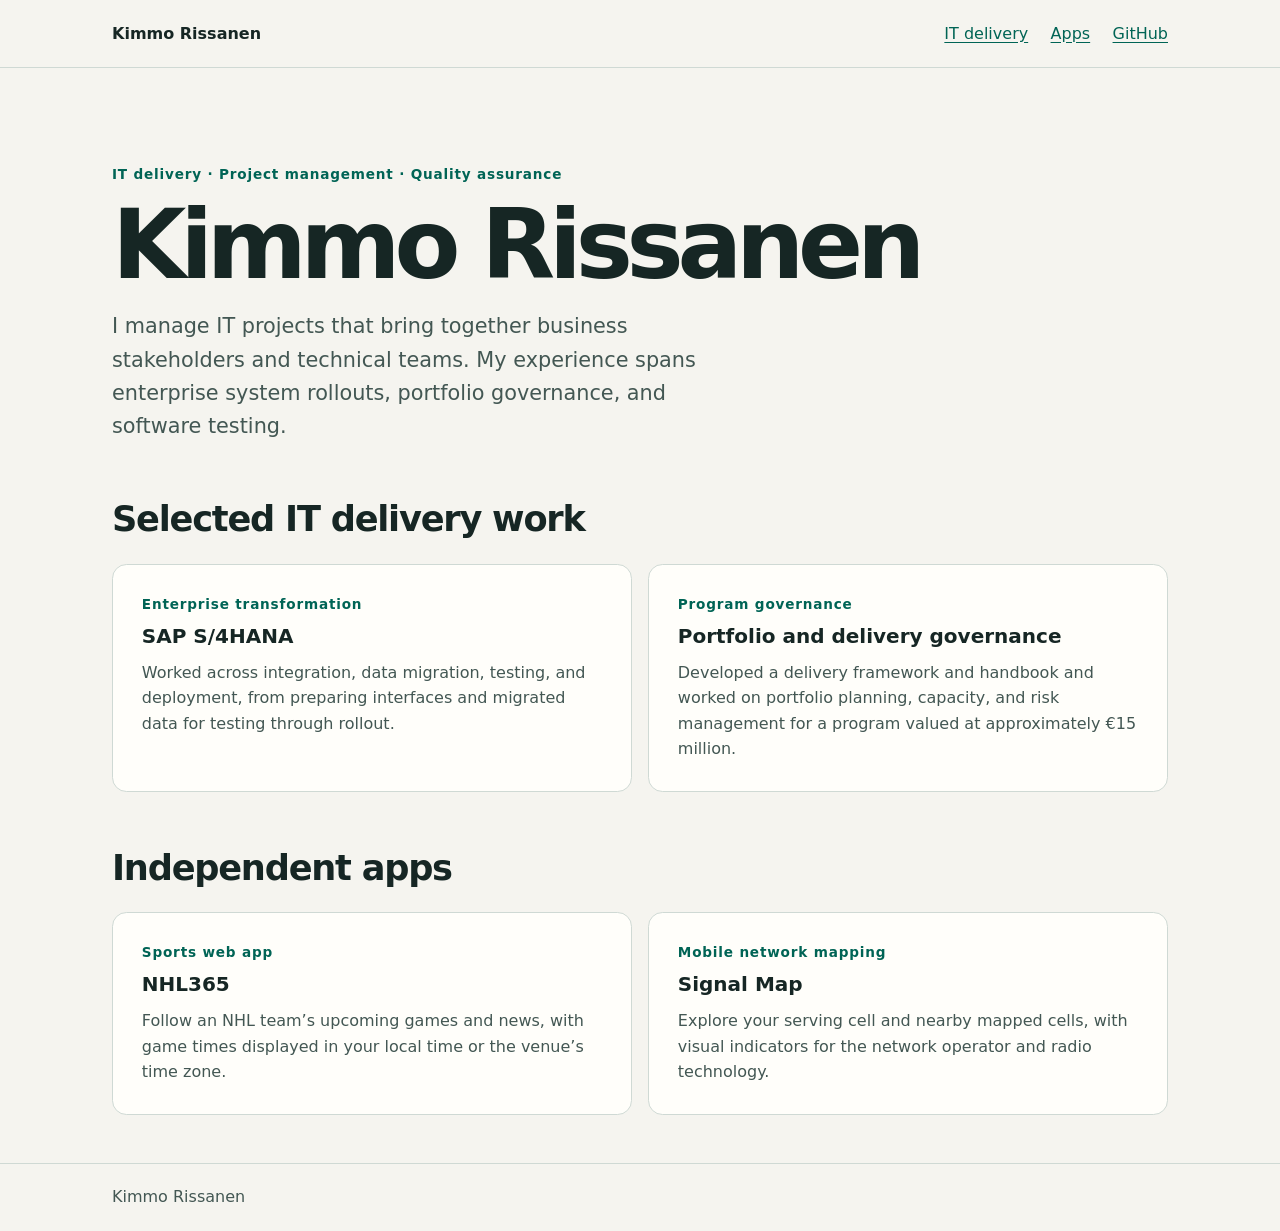
==== commit 1c4d7002: "Add files via upload" ====
--- a/index.html
+++ b/index.html
@@ -1,90 +1,103 @@
 <!doctype html>
-<html lang="fi">
+<html lang="en">
 <head>
   <meta charset="utf-8">
   <meta name="viewport" content="width=device-width, initial-scale=1">
-  <meta name="theme-color" content="#132724">
-  <title>Keskustele Uutisista joista ei voi keskustella</title>
-  <link rel="stylesheet" href="/style.css">
-  <script src="/app.js" defer></script>
+  <meta name="description" content="Kimmo Rissanen's portfolio of IT delivery, digital transformation, and software projects.">
+  <title>Kimmo Rissanen | IT Delivery Portfolio</title>
+  <style>
+    :root {
+      color-scheme: light;
+      --background: #f5f4ef;
+      --surface: #fffefa;
+      --ink: #162624;
+      --muted: #435753;
+      --accent: #006455;
+      --border: #cfd9d4;
+    }
+    * { box-sizing: border-box; }
+    body {
+      margin: 0;
+      background: var(--background);
+      color: var(--ink);
+      font: 1rem/1.6 system-ui, sans-serif;
+    }
+    .wrap { width: min(66rem, calc(100% - 2.5rem)); margin-inline: auto; }
+    header, footer { padding-block: 1.3rem; }
+    header { border-bottom: 1px solid var(--border); }
+    header .wrap { display: flex; flex-wrap: wrap; justify-content: space-between; gap: .75rem 1.5rem; }
+    nav { display: flex; flex-wrap: wrap; gap: .75rem 1.4rem; }
+    a { color: var(--accent); text-underline-offset: .2em; }
+    a:hover { text-decoration-thickness: .15em; }
+    a:focus-visible { outline: 2px solid currentColor; outline-offset: 4px; }
+    .brand { color: var(--ink); font-weight: 750; text-decoration: none; }
+    .hero { padding-block: clamp(3rem, 8vw, 6rem) 3rem; }
+    .role, .category { color: var(--accent); font-size: .85rem; font-weight: 750; letter-spacing: .06em; }
+    h1, h2, h3, p { margin: 0; }
+    h1 { font-size: clamp(2.75rem, 9vw, 6rem); line-height: 1.03; letter-spacing: -.065em; margin-block: .6rem 1rem; }
+    h2 { font-size: clamp(1.55rem, 4vw, 2.2rem); letter-spacing: -.035em; margin-bottom: 1rem; }
+    h3 { font-size: 1.25rem; line-height: 1.3; margin-block: .45rem .7rem; }
+    p { color: var(--muted); }
+    .intro { max-width: 39rem; font-size: clamp(1.05rem, 2vw, 1.3rem); }
+    main > section + section { padding-bottom: 3rem; }
+    .grid { display: grid; grid-template-columns: repeat(2, minmax(0, 1fr)); gap: 1rem; }
+    article { background: var(--surface); border: 1px solid var(--border); border-radius: .9rem; padding: clamp(1.1rem, 3vw, 1.8rem); }
+    article a { display: inline-block; margin-top: 1rem; font-weight: 700; }
+    footer { border-top: 1px solid var(--border); }
+    @media (max-width: 40rem) { .grid { grid-template-columns: 1fr; } }
+  </style>
 </head>
 <body>
-  <header class="masthead"><div class="wrap">
-    <a class="brand" href="/">Kommentaattori</a>
-    <span class="masthead-tagline">keskustele uutisista joita ei voi kommentoida</span>
-  </div></header>
-  <div class="wrap">
-    <aside class="ad-banner" data-ad-slot="top" aria-label="Mainosbannerin paikka">Mainospaikka</aside>
-  </div>
-  <main class="wrap">
-    <section id="forum">
-      <div class="intro intro-desktop">
-        <p>Kommentaattorissa voit kommentoida Ilta-Sanomien ja Iltalehden luetuimpia uutisia, joita et voi kommentoida lehden sivulla.</p>
+  <header>
+    <div class="wrap">
+      <a class="brand" href="#top">Kimmo Rissanen</a>
+      <nav aria-label="Portfolio">
+        <a href="#delivery">IT delivery</a>
+        <a href="#apps">Apps</a>
+        <a href="https://github.com/KimmoRissanen">GitHub</a>
+      </nav>
+    </div>
+  </header>
+  <main class="wrap" id="top">
+    <section class="hero" aria-labelledby="name">
+      <p class="role">IT delivery · Project management · Quality assurance</p>
+      <h1 id="name">Kimmo Rissanen</h1>
+      <p class="intro">I manage IT projects that bring together business stakeholders and technical teams. My experience spans enterprise system rollouts, portfolio governance, and software testing.</p>
+      <!-- Add your LinkedIn URL and a link to your CV here when ready. -->
+    </section>
+    <section id="delivery" aria-labelledby="delivery-title">
+      <h2 id="delivery-title">Selected IT delivery work</h2>
+      <div class="grid">
+        <article>
+          <p class="category">Enterprise transformation</p>
+          <h3>SAP S/4HANA</h3>
+          <p>Worked across integration, data migration, testing, and deployment, from preparing interfaces and migrated data for testing through rollout.</p>
+        </article>
+        <article>
+          <p class="category">Program governance</p>
+          <h3>Portfolio and delivery governance</h3>
+          <p>Developed a delivery framework and handbook and worked on portfolio planning, capacity, and risk management for a program valued at approximately €15 million.</p>
+        </article>
       </div>
-      <div class="filter" role="group" aria-label="Uutislähde">
-        <button type="button" data-source="IS" aria-pressed="true" aria-label="Ilta-Sanomat">
-          <img src="/logos/logo-is.png" alt="Ilta-Sanomat">
-        </button>
-        <button type="button" data-source="IL" aria-pressed="true" aria-label="Iltalehti">
-          <img src="/logos/logo-il.png" alt="Iltalehti">
-        </button>
+    </section>
+    <section id="apps" aria-labelledby="apps-title">
+      <h2 id="apps-title">Independent apps</h2>
+      <div class="grid">
+        <article>
+          <p class="category">Sports web app</p>
+          <h3>NHL365</h3>
+          <p>Follow an NHL team’s upcoming games and news, with game times displayed in your local time or the venue’s time zone.</p>
+        </article>
+        <article>
+          <p class="category">Mobile network mapping</p>
+          <h3>Signal Map</h3>
+          <p>Explore your serving cell and nearby mapped cells, with visual indicators for the network operator and radio technology.</p>
+        </article>
       </div>
-      <p class="intro-mobile">Voit kommentoida IS ja IL uutisia joita ei voi kommentoida lehden sivulla.</p>
-      <p id="status" role="status">Tarkistetaan lehtien listoja…</p>
-      <p id="updated" class="meta"></p>
-      <ol id="threads"></ol>
-    </section>
-    <section id="thread" hidden>
-      <div class="thread-actions">
-        <a class="back" href="#">
-          <span class="thread-action-icon" aria-hidden="true"></span>
-          <span><span class="thread-action-arrow" aria-hidden="true">← </span>Keskustelut</span>
-        </a>
-        <a id="article-original" class="article-original" target="_blank" rel="noopener noreferrer" hidden>
-          <span>Avaa alkuperäinen <span class="thread-action-last-word">uutinen</span><span class="thread-action-arrow" aria-hidden="true"> ↗</span></span>
-          <span class="thread-action-icon" aria-hidden="true"></span>
-        </a>
-      </div>
-      <div id="article"></div>
-      <form id="reply">
-        <h2>Kirjoita viesti</h2>
-        <label>Nimimerkki<input name="author" required maxlength="32" autocomplete="off"></label>
-        <label>Viesti<textarea name="body" required maxlength="3000" rows="4"></textarea></label>
-        <button class="primary">Lähetä viesti</button>
-      </form>
-      <p id="thread-status" role="status"></p>
-      <ul id="messages"></ul>
-    </section>
-    <section id="moderation" hidden>
-      <a class="back" href="#">← Keskustelut</a>
-      <h1>Ylläpito</h1>
-      <form id="admin">
-        <label>Ylläpitäjän avain<input name="token" type="password" required autocomplete="off"></label>
-        <button class="primary">Avaa ilmoitukset</button>
-      </form>
-      <form id="lock" hidden>
-        <label>Ketjun numero<input name="id" type="number" min="1" step="1" required></label>
-        <button name="action" value="lock">Lukitse</button>
-        <button name="action" value="unlock">Avaa lukitus</button>
-      </form>
-      <p id="admin-status" role="status"></p>
-      <ul id="reports"></ul>
     </section>
   </main>
-  <footer class="wrap">
-    <p>Riippumaton keskustelupalsta, joka kannattaa vapaata keskustelukulttuuria.</p>
-    <details class="forum-rules">
-      <summary>Palstan säännöt</summary>
-      <ol>
-        <li>Pysy uutisen aiheessa ja perustele mielipiteesi.</li>
-        <li>Kohtele muita kunnioittavasti. Henkilökohtaiset hyökkäykset, uhkailu ja vihapuhe ovat kiellettyjä.</li>
-        <li>Kunnioita yksityisyyttä. Älä julkaise muiden yksityisiä tietoja tai yhteystietoja.</li>
-        <li>Merkitse lähteet ja kunnioita tekijänoikeuksia. Linkitä alkuperäiseen juttuun, jos viittaat siihen.</li>
-        <li>Vältä mainoksia, roskapostia ja saman viestin toistamista.</li>
-        <li>Ilmoita asiattomista viesteistä viestin ilmoituspainikkeella. Ylläpito voi poistaa sääntöjä rikkovia viestejä ja lukita ketjuja.</li>
-      </ol>
-      <a class="moderation-link" href="#yllapito">Ylläpito</a>
-    </details>
+  <footer>
+    <div class="wrap"><p>Kimmo Rissanen</p></div>
   </footer>
 </body>
 </html>
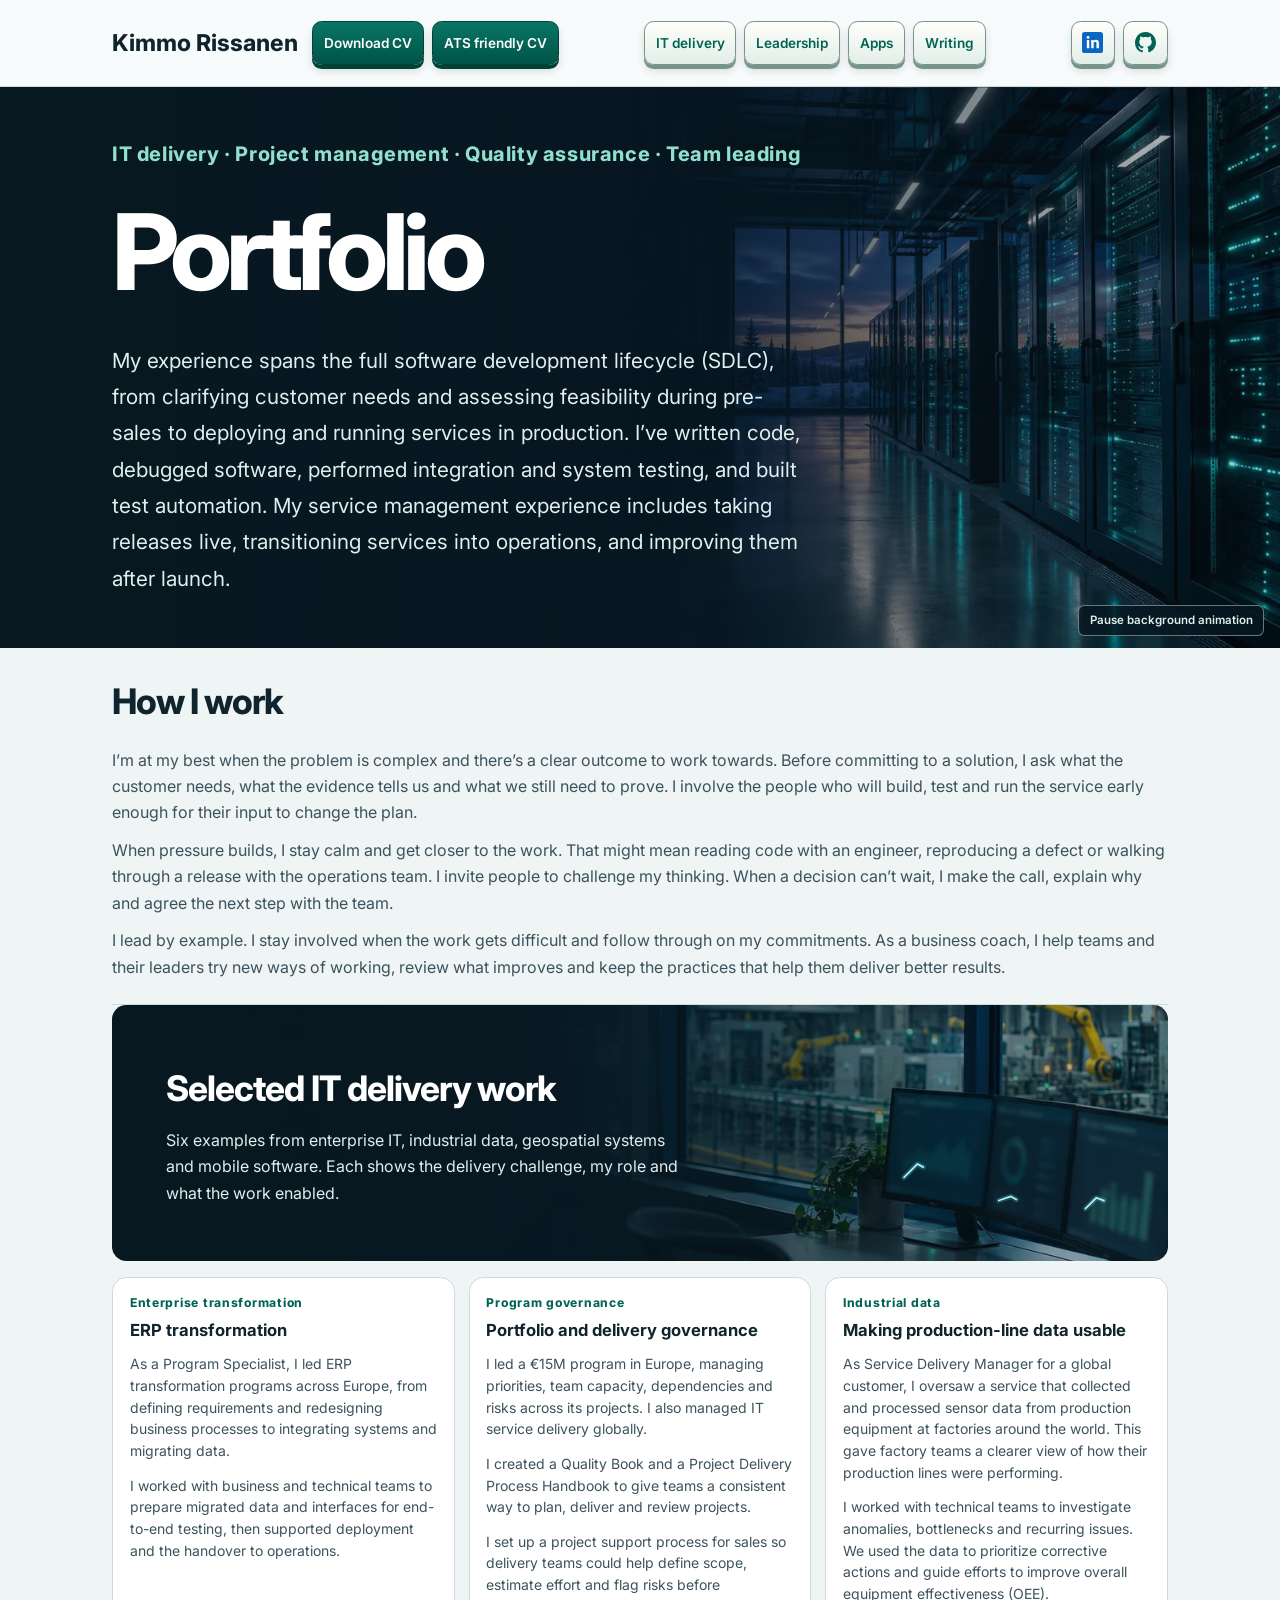
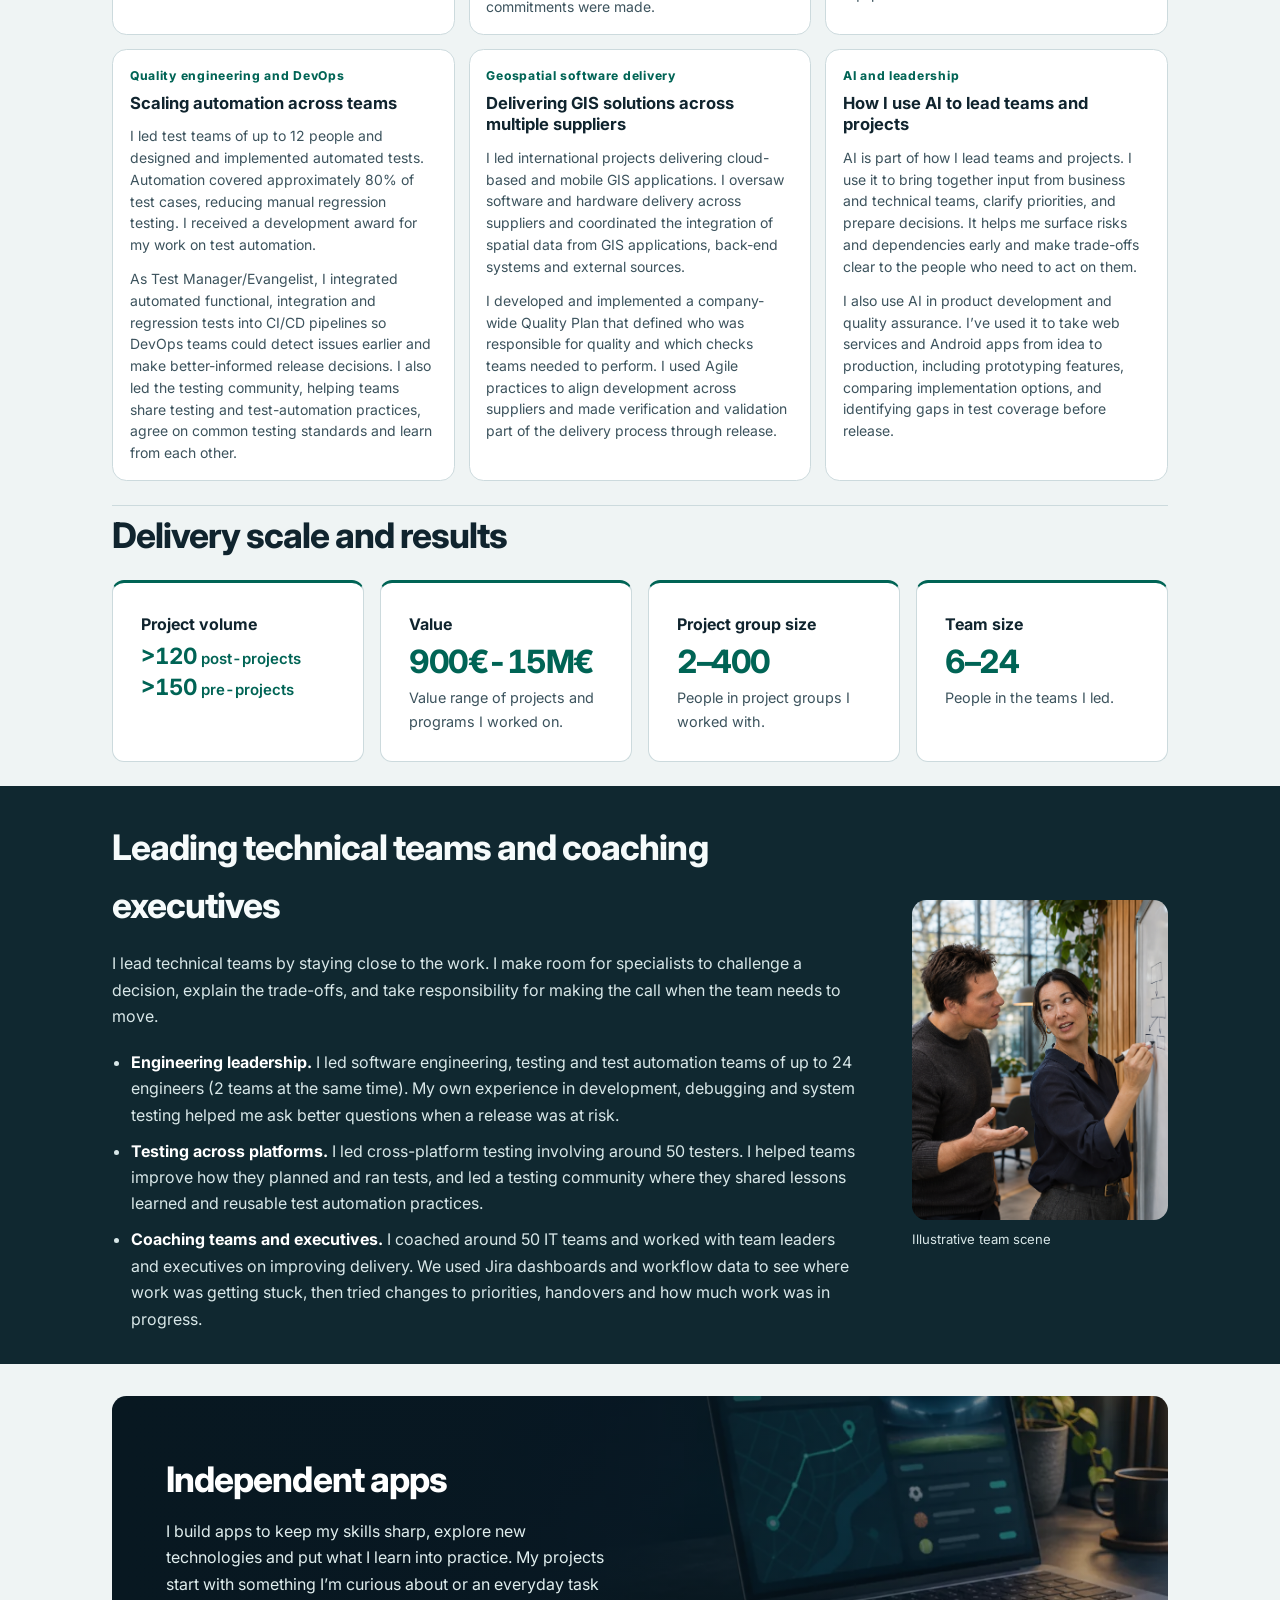
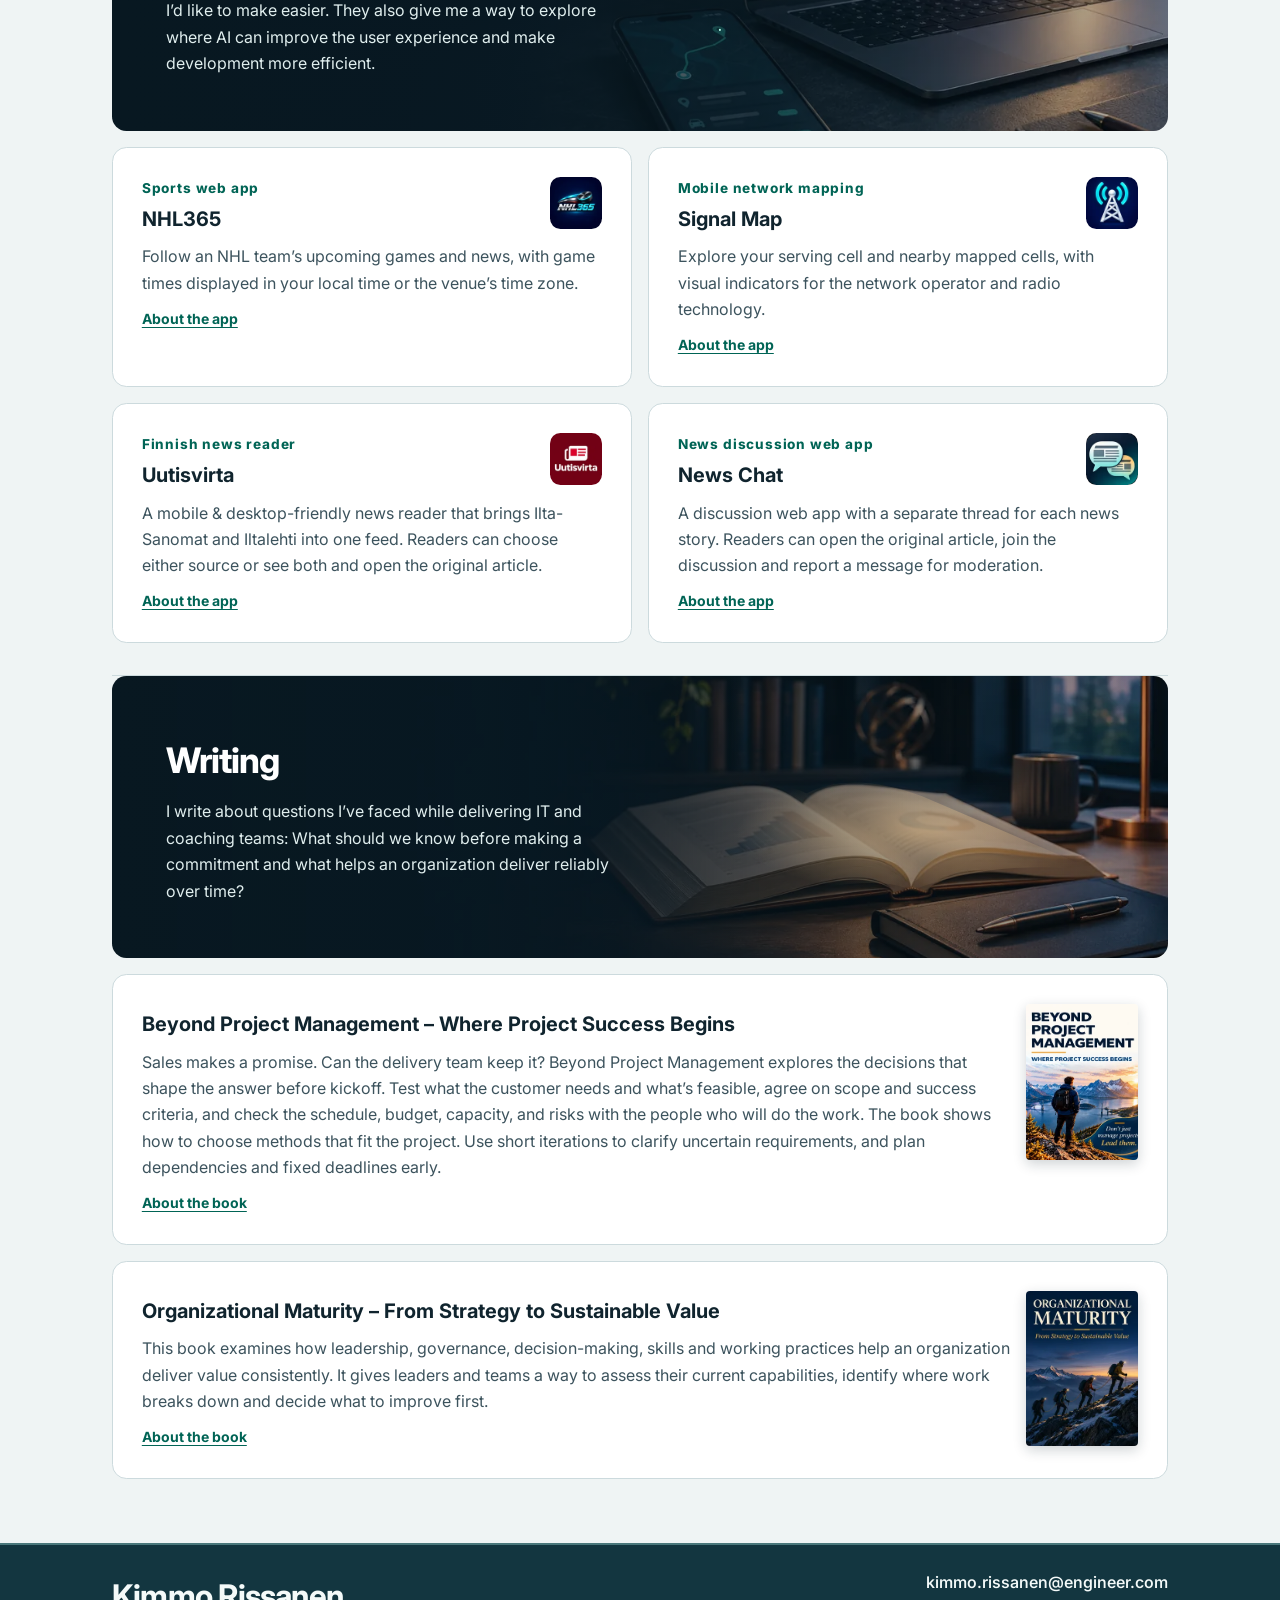
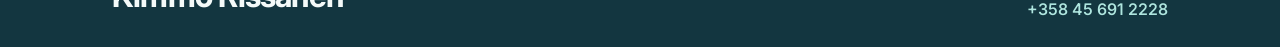
==== commit ac78bfa6: "Add files via upload" ====
--- a/index.html
+++ b/index.html
@@ -5,6 +5,9 @@
   <meta name="viewport" content="width=device-width, initial-scale=1">
   <meta name="description" content="Kimmo Rissanen's portfolio of IT delivery, digital transformation, and software projects.">
   <title>Kimmo Rissanen | IT Delivery Portfolio</title>
+  <link rel="preconnect" href="https://fonts.googleapis.com">
+  <link rel="preconnect" href="https://fonts.gstatic.com" crossorigin>
+  <link rel="stylesheet" href="https://fonts.googleapis.com/css2?family=Inter:wght@400..800&amp;display=swap">
   <style>
     :root {
       color-scheme: light;
@@ -20,13 +23,20 @@
       margin: 0;
       background: var(--background);
       color: var(--ink);
-      font: 1rem/1.6 system-ui, sans-serif;
+      font: 1rem/1.65 "Inter", system-ui, sans-serif;
     }
     .wrap { width: min(66rem, calc(100% - 2.5rem)); margin-inline: auto; }
     header, footer { padding-block: 1.3rem; }
     header { border-bottom: 1px solid var(--border); }
-    header .wrap { display: flex; flex-wrap: wrap; justify-content: space-between; gap: .75rem 1.5rem; }
-    nav { display: flex; flex-wrap: wrap; gap: .75rem 1.4rem; }
+    header .wrap { display: flex; flex-wrap: wrap; justify-content: center; align-items: center; gap: 1rem clamp(1.25rem, 3vw, 2.5rem); }
+    .header-identity, .header-links, .header-nav, .header-profiles {
+      display: flex; flex-wrap: wrap; align-items: center; justify-content: center; gap: .7rem .5rem;
+    }
+    .header-identity { column-gap: .9rem; }
+    header .brand { font-size: clamp(1.2rem, 2vw, 1.45rem); }
+    @media (min-width: 66rem) {
+      header .wrap { display: grid; grid-template-columns: auto minmax(0, 1fr) auto; }
+    }
     a { color: var(--accent); text-underline-offset: .2em; }
     a:hover { text-decoration-thickness: .15em; }
     a:focus-visible { outline: 2px solid currentColor; outline-offset: 4px; }
@@ -34,70 +44,699 @@
     .hero { padding-block: clamp(3rem, 8vw, 6rem) 3rem; }
     .role, .category { color: var(--accent); font-size: .85rem; font-weight: 750; letter-spacing: .06em; }
     h1, h2, h3, p { margin: 0; }
-    h1 { font-size: clamp(2.75rem, 9vw, 6rem); line-height: 1.03; letter-spacing: -.065em; margin-block: .6rem 1rem; }
-    h2 { font-size: clamp(1.55rem, 4vw, 2.2rem); letter-spacing: -.035em; margin-bottom: 1rem; }
+    h1 { font-size: clamp(3rem, 9.5vw, 6.6rem); line-height: 1.03; font-weight: 750; letter-spacing: -.055em; margin-block: .6rem 1rem; }
+    h2 { font-size: clamp(1.55rem, 4vw, 2.2rem); font-weight: 750; letter-spacing: -.028em; margin-bottom: 1rem; }
     h3 { font-size: 1.25rem; line-height: 1.3; margin-block: .45rem .7rem; }
     p { color: var(--muted); }
     .intro { max-width: 39rem; font-size: clamp(1.05rem, 2vw, 1.3rem); }
+    .top-button {
+      --button-edge: #77948b;
+      background: linear-gradient(#fffefa, #e2eee8);
+      border: 1px solid var(--button-edge);
+      border-radius: .6rem;
+      box-shadow: 0 4px 0 var(--button-edge), 0 6px 9px #16262424;
+      font-size: .85rem;
+      font-weight: 600;
+      min-height: 2.75rem;
+      padding: .48rem .68rem;
+      display: inline-flex;
+      align-items: center;
+      justify-content: center;
+      text-align: center;
+      text-decoration: none;
+      transition: transform 120ms ease, box-shadow 120ms ease;
+    }
+    .header-links .top-button {
+      --button-edge: #004138;
+      background: linear-gradient(#087563, #005448);
+      color: white;
+    }
+    .top-button:focus-visible { outline-color: var(--accent); outline-offset: 7px; }
+    @media (hover: hover) {
+      .top-button:hover {
+        box-shadow: 0 5px 0 var(--button-edge), 0 8px 12px #16262430;
+        transform: translateY(-1px);
+      }
+    }
+    .top-button:active {
+      box-shadow: 0 1px 0 var(--button-edge), 0 2px 3px #16262424;
+      transform: translateY(3px);
+    }
+    @media (prefers-reduced-motion: reduce) {
+      .top-button { transition: none; }
+    }
     main > section + section { padding-bottom: 3rem; }
     .grid { display: grid; grid-template-columns: repeat(2, minmax(0, 1fr)); gap: 1rem; }
     article { background: var(--surface); border: 1px solid var(--border); border-radius: .9rem; padding: clamp(1.1rem, 3vw, 1.8rem); }
     article a { display: inline-block; margin-top: 1rem; font-weight: 700; }
     footer { border-top: 1px solid var(--border); }
     @media (max-width: 40rem) { .grid { grid-template-columns: 1fr; } }
+
+    :root { --background: #eff4f4; --surface: #fff; --ink: #10242e; --muted: #3c535d; --border: #ccdadd; }
+    header { background: #f8fbfb; }
+    .hero {
+      --hero-photo: url("[data-uri]");
+      background: linear-gradient(90deg, #081821 0%, #081821ed 38%, #08182135 100%), var(--hero-photo) center / cover;
+      color: #fff;
+      padding-block: clamp(2.5rem, 4vw, 3.75rem);
+    }
+    .hero .role { color: #91e0ce; font-size: clamp(1rem, 1.8vw, 1.25rem); line-height: 1.6; letter-spacing: .03em; }
+    .hero h1 { margin-block: clamp(1rem, 2.5vw, 1.75rem) clamp(1.25rem, 3vw, 2.25rem); }
+    .hero .intro { color: #e0eeee; max-width: none; min-width: 0; line-height: 1.75; contain: inline-size; }
+    main > .content-section { padding-block: clamp(2.5rem, 5vw, 4.25rem); }
+    .content-section + .content-section { border-top: 1px solid var(--border); }
+    .leadership {
+      padding-block: clamp(2.5rem, 6vw, 4.5rem);
+      background: #102830;
+      color: #f6fbfb;
+    }
+    .leadership-layout { display: grid; grid-template-columns: minmax(0, 1fr) min(33.333%, 16rem); gap: clamp(1.5rem, 4vw, 3.5rem); align-items: center; }
+    .leadership p, .leadership li, .leadership figcaption { color: #d8e7e8; }
+    .leadership strong { color: #fff; }
+    .leadership ul { margin: 1.2rem 0 0; padding-left: 1.2rem; }
+    .leadership li + li { margin-top: .6rem; }
+    .team-photo { margin: 0; }
+    .team-photo img {
+      display: block;
+      width: 100%;
+      height: auto;
+      aspect-ratio: 4 / 5;
+      object-fit: cover;
+      object-position: 19% center;
+      border-radius: .9rem;
+    }
+    .team-photo figcaption { font-size: .82rem; margin-top: .6rem; }
+    @media (max-width: 46rem) {
+      .leadership-layout { grid-template-columns: 1fr; }
+      .team-photo { width: min(33.333%, 16rem); justify-self: center; }
+      .hero { background-position: 66% center; background-image: linear-gradient(90deg, #081821f2, #081821a8), var(--hero-photo); }
+    }
+
+    .delivery-banner {
+      --banner-image: url("[data-uri]");
+    }
+    .section-banner {
+      position: relative;
+      isolation: isolate;
+      overflow: hidden;
+      min-height: 15rem;
+      display: flex;
+      flex-direction: column;
+      justify-content: center;
+      margin-bottom: 1rem;
+      padding: clamp(1.5rem, 5vw, 3.4rem);
+      border-radius: .9rem;
+      background: linear-gradient(90deg, #081821 0%, #081821eb 35%, #08182144 100%), var(--banner-image) center / cover, #081821;
+      color: #fff;
+    }
+    .section-banner > :is(h2, p) { position: relative; z-index: 1; }
+    .section-banner h2 { margin-bottom: .6rem; }
+    .banner-motion { display: none; }
+    @media (min-width: 46.01rem) and (prefers-reduced-motion: no-preference) {
+      .banner-motion {
+        position: absolute;
+        inset: 0;
+        display: block;
+        width: 100%;
+        height: 100%;
+        pointer-events: none;
+      }
+      .delivery-signal { animation: delivery-signal 6s linear infinite; }
+      .delivery-monitor-middle .delivery-signal { animation-delay: -2s; }
+      .delivery-monitor-right .delivery-signal { animation-delay: -4s; }
+      .apps-route { animation: apps-route 7s ease-in-out infinite; }
+      .apps-route--phone { animation-delay: -2s; }
+      .writing-light { animation: writing-light 8s ease-in-out infinite; }
+      main.banner-motion-paused .banner-motion * { animation-play-state: paused; }
+    }
+    @keyframes delivery-signal {
+      0% { stroke-dashoffset: 100; opacity: 0; }
+      15%, 70% { opacity: .8; }
+      100% { stroke-dashoffset: -20; opacity: 0; }
+    }
+    @keyframes apps-route {
+      0%, 12% { stroke-dashoffset: 100; opacity: 0; }
+      26% { opacity: .85; }
+      64%, 80% { stroke-dashoffset: 0; opacity: .85; }
+      100% { stroke-dashoffset: 0; opacity: 0; }
+    }
+    @keyframes writing-light {
+      0%, 100% { opacity: .18; }
+      50% { opacity: .72; }
+    }
+    .section-banner p { max-width: 32rem; color: #e0eeee; }
+    .delivery-grid article > p + p { margin-top: .8rem; }
+    @media (max-width: 40rem) {
+      .section-banner {
+        min-height: 13rem;
+        background-image: linear-gradient(90deg, #081821f2, #0818219c), var(--banner-image);
+        background-position: 64% center;
+      }
+    }
+
+    .section-banner--compact { min-height: clamp(10rem, 20vw, 13rem); }
+    .section-banner--compact h2 { margin-bottom: 0; }
+    .apps-banner .apps-intro, .writing-banner .writing-intro { margin-top: .6rem; max-width: 28rem; }
+    .apps-banner { --banner-image: url("[data-uri]"); }
+    .writing-banner { --banner-image: url("[data-uri]"); }
+    .delivery-grid { gap: .85rem; }
+    .delivery-grid article { padding: 1.05rem; font-size: .875rem; line-height: 1.55; }
+    .delivery-grid h3 { font-size: 1.04rem; }
+    .delivery-grid .category { font-size: .76rem; }
+    @media (min-width: 56rem) {
+      .delivery-grid { grid-template-columns: repeat(3, minmax(0, 1fr)); }
+    }
+    @media (max-width: 40rem) {
+      .header-identity { flex-basis: 100%; }
+      .delivery-grid article { font-size: .9375rem; line-height: 1.6; }
+    }
+    .app-heading, .book-card {
+      display: grid;
+      grid-template-columns: minmax(0, 1fr) auto;
+      gap: 1rem;
+      align-items: start;
+    }
+    #apps .app-icon {
+      display: grid;
+      place-items: center;
+      margin: 0;
+      width: 3.25rem;
+      height: 3.25rem;
+      border-radius: .65rem;
+      transition: transform .15s ease;
+    }
+    #apps .app-icon img { display: block; width: 100%; height: auto; border-radius: inherit; }
+    @media (hover: hover) and (prefers-reduced-motion: no-preference) {
+      #apps .app-icon:hover { transform: translateY(-2px); }
+    }
+    .book-list { display: grid; gap: 1rem; }
+    .book-card figure { margin: 0; width: clamp(4rem, 18vw, 7rem); }
+    .book-card img {
+      display: block;
+      width: 100%;
+      height: auto;
+      aspect-ratio: 18 / 25;
+      object-fit: cover;
+      border-radius: .25rem;
+      box-shadow: 0 4px 13px #10242e33;
+    }
+    .hero { position: relative; isolation: isolate; overflow: hidden; background-position: center; }
+    .hero > .wrap { position: relative; display: grid; grid-template-columns: minmax(0, max-content); }
+    .server-lights { position: absolute; inset: 0; width: 100%; height: 100%; pointer-events: none; opacity: 0; }
+    .server-lights circle { opacity: 0; }
+    .motion-button { display: none; }
+    @media (min-width: 46.01rem) and (prefers-reduced-motion: no-preference) {
+      .hero.has-motion .server-lights { opacity: 1; }
+      .hero.has-motion .server-lights circle { animation: server-pulse 3.8s ease-in-out infinite; }
+      .hero.has-motion .server-lights circle:nth-child(2n) { animation-duration: 4.7s; animation-delay: -1.3s; }
+      .hero.has-motion .server-lights circle:nth-child(3n) { animation-delay: -2.6s; }
+      .hero.has-motion .server-lights circle:nth-child(5n) { animation-duration: 5.3s; animation-delay: -3.4s; }
+      .hero.has-motion .server-lights circle:nth-child(7n) { animation-duration: 3.2s; animation-delay: -.7s; }
+      .hero.motion-paused .server-lights circle { animation: none; }
+      .hero.has-motion .motion-button:not([hidden]) {
+        display: block;
+        position: absolute;
+        z-index: 1;
+        right: 1rem;
+        bottom: .75rem;
+        padding: .45rem .65rem;
+        border: 1px solid #92abafaa;
+        border-radius: .4rem;
+        color: #e0eeee;
+        background: #081821d9;
+        font: 600 .72rem/1.35 Inter, system-ui, sans-serif;
+        cursor: pointer;
+      }
+      .motion-button:focus-visible { outline: 2px solid #91e0ce; outline-offset: 3px; }
+    }
+    @media (max-width: 46rem) {
+      .hero { background-position: 66% center; }
+    }
+    @keyframes server-pulse {
+      0%, 30%, 78%, 100% {
+        fill: #031719;
+        filter: drop-shadow(0 0 2px transparent);
+        opacity: 1;
+      }
+      39%, 67% {
+        fill: #fff;
+        filter: drop-shadow(0 0 2px #40ffee);
+        opacity: 1;
+      }
+    }
+    article h3 .detail-link { display: inline; margin: 0; font-weight: inherit; color: inherit; text-decoration: none; }
+    article h3 .detail-link:hover, article h3 .detail-link:focus-visible { text-decoration: underline; }
+    article .detail-more { margin-top: .65rem; font-size: .875rem; }
+    #how-i-work .work-style-copy { width: 100%; max-width: none; }
+    .work-style-copy p + p { margin-top: .7rem; }
+    main > :is(#delivery, #delivery-metrics, #writing) { padding-block-start: 0; }
+    main > #how-i-work { padding-block: clamp(1rem, 2.5vw, 1.5rem); }
+    main > :is(#delivery, #delivery-metrics) { padding-block-end: clamp(1rem, 2.5vw, 1.5rem); }
+    main > :is(#leadership, #apps) { padding-block: clamp(1.25rem, 3vw, 2rem); }
+    .site-footer {
+      padding-block: clamp(1rem, 3vw, 1.65rem);
+      background: #133640;
+      border-top: 2px solid #49777b;
+      color: #f4faf9;
+    }
+    .footer-contact {
+      display: grid;
+      grid-template-columns: minmax(0, 1fr) minmax(0, auto);
+      align-items: center;
+      gap: .65rem 1.5rem;
+    }
+    .footer-name {
+      color: inherit;
+      font-size: clamp(1.5rem, 3vw, 1.95rem);
+      font-weight: 720;
+      letter-spacing: -.025em;
+      line-height: 1.2;
+    }
+    .footer-links {
+      display: grid;
+      justify-items: end;
+      gap: .2rem;
+      text-align: right;
+    }
+    .footer-links a {
+      color: inherit;
+      font-weight: 550;
+      line-height: 1.45;
+      text-decoration: none;
+      overflow-wrap: anywhere;
+    }
+    .footer-links .footer-phone { color: #afe6df; }
+    .footer-links a:hover, .footer-links a:focus-visible { text-decoration: underline; }
+    @media (max-width: 34rem) {
+      .footer-contact { grid-template-columns: minmax(0, 1fr); }
+      .footer-links { justify-items: start; text-align: left; }
+    }
+    .delivery-metrics-grid {
+      display: grid;
+      grid-template-columns: repeat(4, minmax(0, 1fr));
+      gap: 1rem;
+      margin: 0;
+    }
+    .delivery-metrics-grid > div {
+      display: flex;
+      flex-direction: column;
+      gap: .4rem;
+      padding: clamp(1.25rem, 3vw, 1.75rem);
+      background: var(--surface);
+      border: 1px solid var(--border);
+      border-top: 3px solid var(--accent);
+      border-radius: .75rem;
+    }
+    .delivery-metrics-grid dt { font-weight: 700; }
+    .delivery-metrics-grid dd { margin: 0; }
+    .delivery-metric-value {
+      color: var(--accent);
+      font-size: clamp(2rem, 4vw, 3rem);
+      font-weight: 750;
+      font-variant-numeric: tabular-nums;
+      line-height: 1.1;
+      letter-spacing: -.045em;
+    }
+    .delivery-metric-context { color: var(--muted); font-size: .9rem; }
+    @media (max-width: 60rem) {
+      .delivery-metrics-grid { grid-template-columns: repeat(2, minmax(0, 1fr)); }
+    }
+    @media (max-width: 40rem) {
+      .delivery-metrics-grid { grid-template-columns: 1fr; }
+    }
+    .delivery-metric-value.project-count {
+      font-size: clamp(.8rem, 1.25vw, .9375rem);
+      letter-spacing: normal;
+      font-weight: 600;
+      white-space: nowrap;
+    }
+    .project-count strong { font-size: clamp(1.15rem, 1.75vw, 1.55rem); }
+    .delivery-metric-value:not(.project-count) { font-size: clamp(1.4rem, 2.5vw, 2.05rem); white-space: nowrap; }
   </style>
+  <script defer src="https://cloud.umami.is/script.js" data-website-id="f8c44266-e617-4fc1-918c-865ecae966a9"></script>
 </head>
 <body>
   <header>
     <div class="wrap">
-      <a class="brand" href="#top">Kimmo Rissanen</a>
-      <nav aria-label="Portfolio">
-        <a href="#delivery">IT delivery</a>
-        <a href="#apps">Apps</a>
-        <a href="https://github.com/KimmoRissanen">GitHub</a>
+      <div class="header-identity">
+        <a class="brand" href="#top" data-portfolio-event="nav-top-click">Kimmo Rissanen</a>
+        <div class="header-links" role="group" aria-label="CV downloads">
+          <a class="top-button" href="CV_KimmoRissanen.pdf" download data-portfolio-event="cv-click">Download CV</a>
+          <a class="top-button" href="CV_KimmoRissanenATSLong.pdf" download id="ats-cv-download" data-portfolio-event="ats-cv-click">ATS friendly CV</a>
+        </div>
+      </div>
+      <nav class="header-nav" aria-label="Portfolio">
+        <a class="top-button" href="#delivery" data-portfolio-event="nav-delivery-click">IT delivery</a>
+        <a class="top-button" href="#leadership" data-portfolio-event="nav-leadership-click">Leadership</a>
+        <a class="top-button" href="#apps" data-portfolio-event="nav-apps-click">Apps</a>
+        <a class="top-button" href="#writing" data-portfolio-event="nav-writing-click">Writing</a>
       </nav>
+      <div class="header-profiles" role="group" aria-label="Profiles">
+        <a class="top-button" href="https://www.linkedin.com/in/krissanen/" target="_blank" rel="noopener noreferrer" aria-label="LinkedIn" title="LinkedIn" data-portfolio-event="linkedin-profile-click">
+          <svg width="21" height="21" viewBox="0 0 24 24" aria-hidden="true" focusable="false">
+            <rect width="24" height="24" rx="3" fill="#0a66c2"/>
+            <path fill="#fff" d="M5.5 9h2.8v9.5H5.5zM6.9 4.5a1.65 1.65 0 1 0 0 3.3 1.65 1.65 0 0 0 0-3.3zM10.5 9h2.7v1.3h.04a3 3 0 0 1 2.7-1.5c2.9 0 3.4 1.8 3.4 4.1v5.6h-2.8v-5c0-1.2-.02-2.3-1.5-2.3s-1.7 1.2-1.7 2.25v5.05h-2.8z"/>
+          </svg>
+        </a>
+        <a class="top-button" href="https://github.com/CimiRizz" target="_blank" rel="noopener noreferrer" aria-label="GitHub" title="GitHub" data-portfolio-event="github-profile-click"><svg xmlns="http://www.w3.org/2000/svg" width="21" height="21" viewBox="0 0 16 16" aria-hidden="true" focusable="false" fill="currentColor"><path d="M6.766 11.328c-2.063-.25-3.516-1.734-3.516-3.656 0-.781.281-1.625.75-2.188-.203-.515-.172-1.609.063-2.062.625-.078 1.468.25 1.968.703.594-.187 1.219-.281 1.985-.281.765 0 1.39.094 1.953.265.484-.437 1.344-.765 1.969-.687.218.422.25 1.515.046 2.047.5.593.766 1.39.766 2.203 0 1.922-1.453 3.375-3.547 3.64.531.344.89 1.094.89 1.954v1.625c0 .468.391.734.86.547C13.781 14.359 16 11.53 16 8.03 16 3.61 12.406 0 7.984 0 3.563 0 0 3.61 0 8.031a7.88 7.88 0 0 0 5.172 7.422c.422.156.828-.125.828-.547v-1.25c-.219.094-.5.156-.75.156-1.031 0-1.64-.562-2.078-1.609-.172-.422-.36-.672-.719-.719-.187-.015-.25-.093-.25-.187 0-.188.313-.328.625-.328.453 0 .844.281 1.25.86.313.452.64.655 1.031.655s.641-.14 1-.5c.266-.265.47-.5.657-.656"/></svg></a>
+      </div>
     </div>
   </header>
-  <main class="wrap" id="top">
+  <main id="top">
     <section class="hero" aria-labelledby="name">
-      <p class="role">IT delivery · Project management · Quality assurance</p>
-      <h1 id="name">Kimmo Rissanen</h1>
-      <p class="intro">I manage IT projects that bring together business stakeholders and technical teams. My experience spans enterprise system rollouts, portfolio governance, and software testing.</p>
-      <!-- Add your LinkedIn URL and a link to your CV here when ready. -->
+      <svg class="server-lights" aria-hidden="true" viewBox="0 0 1680 700" preserveAspectRatio="xMidYMid slice">
+        <circle cx="1241.5" cy="380.5" r="1.05"/>
+        <circle cx="1241.5" cy="399.5" r="1.05"/>
+        <circle cx="1241.5" cy="348.5" r="1.05"/>
+        <circle cx="1241.5" cy="358.5" r="1.05"/>
+        <circle cx="1239.5" cy="426.5" r="1.05"/>
+        <circle cx="1239.5" cy="333.5" r="1.05"/>
+        <circle cx="1241.5" cy="367.5" r="1.05"/>
+        <circle cx="1239.5" cy="450.5" r="1.05"/>
+        <circle cx="1316.5" cy="398.5" r="1.05"/>
+        <circle cx="1316.5" cy="414.5" r="1.05"/>
+        <circle cx="1325.5" cy="440.5" r="1.05"/>
+        <circle cx="1322.5" cy="370.5" r="1.05"/>
+        <circle cx="1323.5" cy="384.5" r="1.05"/>
+        <circle cx="1325.5" cy="415.5" r="1.05"/>
+        <circle cx="1325.5" cy="431.5" r="1.05"/>
+        <circle cx="1315.5" cy="462.5" r="1.05"/>
+        <circle cx="1358.5" cy="404.5" r="1.05"/>
+        <circle cx="1370.5" cy="406.5" r="1.05"/>
+        <circle cx="1377.5" cy="472.5" r="1.05"/>
+        <circle cx="1358.5" cy="422.5" r="1.05"/>
+        <circle cx="1357.5" cy="342.5" r="1.05"/>
+        <circle cx="1376.5" cy="442.5" r="1.05"/>
+        <circle cx="1357.5" cy="437.5" r="1.05"/>
+        <circle cx="1372.5" cy="356.5" r="1.05"/>
+        <circle cx="1358.5" cy="481.5" r="1.05"/>
+        <circle cx="1372.5" cy="374.5" r="1.05"/>
+        <circle cx="1432.5" cy="415.5" r="1.35"/>
+        <circle cx="1457.5" cy="418.5" r="1.35"/>
+        <circle cx="1432.5" cy="355.5" r="1.35"/>
+        <circle cx="1430.5" cy="144.5" r="1.35"/>
+        <circle cx="1432.5" cy="377.5" r="1.35"/>
+        <circle cx="1430.5" cy="162.5" r="1.35"/>
+        <circle cx="1458.5" cy="463.5" r="1.35"/>
+        <circle cx="1432.5" cy="367.5" r="1.35"/>
+        <circle cx="1432.5" cy="465.5" r="1.35"/>
+        <circle cx="1432.5" cy="501.5" r="1.35"/>
+        <circle cx="1432.5" cy="540.5" r="1.35"/>
+        <circle cx="1451.5" cy="244.5" r="1.35"/>
+        <circle cx="1454.5" cy="442.5" r="1.35"/>
+        <circle cx="1432.5" cy="319.5" r="1.35"/>
+        <circle cx="1584.5" cy="352.5" r="1.35"/>
+        <circle cx="1592.5" cy="381.5" r="1.35"/>
+        <circle cx="1621.5" cy="206.5" r="1.35"/>
+        <circle cx="1663.5" cy="350.5" r="1.35"/>
+        <circle cx="1622.5" cy="567.5" r="1.35"/>
+        <circle cx="1592.5" cy="359.5" r="1.35"/>
+        <circle cx="1622.5" cy="186.5" r="1.35"/>
+        <circle cx="1622.5" cy="556.5" r="1.35"/>
+        <circle cx="1617.5" cy="408.5" r="1.35"/>
+        <circle cx="1663.5" cy="359.5" r="1.35"/>
+        <circle cx="1645.5" cy="360.5" r="1.35"/>
+        <circle cx="1621.5" cy="24.5" r="1.35"/>
+        <circle cx="1613.5" cy="362.5" r="1.35"/>
+        <circle cx="1592.5" cy="261.5" r="1.35"/>
+        <circle cx="1632.5" cy="182.5" r="1.35"/>
+        <circle cx="1590.5" cy="93.5" r="1.35"/>
+        <circle cx="1619.5" cy="617.5" r="1.35"/>
+        <circle cx="1662.5" cy="172.5" r="1.35"/>
+        <circle cx="1662.5" cy="193.5" r="1.35"/>
+        <circle cx="1606.5" cy="351.5" r="1.35"/>
+        <circle cx="1619.5" cy="604.5" r="1.35"/>
+        <circle cx="1662.5" cy="29.5" r="1.35"/>
+        <circle cx="1592.5" cy="369.5" r="1.35"/>
+        <circle cx="1645.5" cy="199.5" r="1.35"/>
+        <circle cx="1623.5" cy="519.5" r="1.35"/>
+        <circle cx="1644.5" cy="66.5" r="1.35"/>
+        <circle cx="1645.5" cy="370.5" r="1.35"/>
+        <circle cx="1645.5" cy="178.5" r="1.35"/>
+        <circle cx="1617.5" cy="423.5" r="1.35"/>
+        <circle cx="1610.5" cy="238.5" r="1.35"/>
+        <circle cx="1621.5" cy="62.5" r="1.35"/>
+        <circle cx="1644.5" cy="383.5" r="1.35"/>
+      </svg>
+      <button class="motion-button" type="button" hidden data-portfolio-event="background-animation-click">Pause background animation</button>
+      <div class="wrap">
+      <p class="role">IT delivery · Project management · Quality assurance · Team leading</p>
+      <h1 id="name">Portfolio</h1>
+      <p class="intro">My experience spans the full software development lifecycle (SDLC), from clarifying customer needs and assessing feasibility during pre-sales to deploying and running services in production. I’ve written code, debugged software, performed integration and system testing, and built test automation. My service management experience includes taking releases live, transitioning services into operations, and improving them after launch.</p>
+      </div>
     </section>
-    <section id="delivery" aria-labelledby="delivery-title">
-      <h2 id="delivery-title">Selected IT delivery work</h2>
-      <div class="grid">
+    <section class="wrap content-section" id="how-i-work" aria-labelledby="how-i-work-title">
+      <h2 id="how-i-work-title">How I work</h2>
+      <div class="work-style-copy">
+        <p>I’m at my best when the problem is complex and there’s a clear outcome to work towards. Before committing to a solution, I ask what the customer needs, what the evidence tells us and what we still need to prove. I involve the people who will build, test and run the service early enough for their input to change the plan.</p>
+        <p>When pressure builds, I stay calm and get closer to the work. That might mean reading code with an engineer, reproducing a defect or walking through a release with the operations team. I invite people to challenge my thinking. When a decision can’t wait, I make the call, explain why and agree the next step with the team.</p>
+        <p>I lead by example. I stay involved when the work gets difficult and follow through on my commitments. As a business coach, I help teams and their leaders try new ways of working, review what improves and keep the practices that help them deliver better results.</p>
+      </div>
+    </section>
+    <section class="wrap content-section" id="delivery" aria-labelledby="delivery-title">
+      <div class="section-banner delivery-banner">
+        <svg class="banner-motion" viewBox="0 0 780 390" preserveAspectRatio="xMidYMid slice" aria-hidden="true" focusable="false">
+          <defs>
+            <clipPath id="delivery-monitor"><path d="M579 168 L647 174 L643 251 L574 240 Z"/></clipPath>
+            <clipPath id="delivery-monitor-middle"><path d="M654 176 L709 182 L701 261 L648 249 Z"/></clipPath>
+            <clipPath id="delivery-monitor-right"><path d="M716 185 L779 195 L774 288 L709 265 Z"/></clipPath>
+          </defs>
+          <g clip-path="url(#delivery-monitor)" fill="none" stroke-linecap="round" stroke-linejoin="round">
+            <path class="delivery-signal" d="M585 228 L595 218 L604 223 L612 211 L620 217 L630 202 L640 209" pathLength="100" stroke="#72e6f4" stroke-width="4" stroke-opacity=".2" stroke-dasharray="24 100"/>
+            <path class="delivery-signal" d="M585 228 L595 218 L604 223 L612 211 L620 217 L630 202 L640 209" pathLength="100" stroke="#a8f2fa" stroke-width="1.3" stroke-dasharray="24 100"/>
+          </g>
+          <g class="delivery-monitor-middle" clip-path="url(#delivery-monitor-middle)" fill="none" stroke-linecap="round" stroke-linejoin="round">
+            <path class="delivery-signal" d="M655 245 L664 242 L671 246 L678 235 L685 239 L692 231 L701 234" pathLength="100" stroke="#72e6f4" stroke-width="4" stroke-opacity=".2" stroke-dasharray="24 100"/>
+            <path class="delivery-signal" d="M655 245 L664 242 L671 246 L678 235 L685 239 L692 231 L701 234" pathLength="100" stroke="#a8f2fa" stroke-width="1.3" stroke-dasharray="24 100"/>
+          </g>
+          <g class="delivery-monitor-right" clip-path="url(#delivery-monitor-right)" fill="none" stroke-linecap="round" stroke-linejoin="round">
+            <path class="delivery-signal" d="M719 251 L727 243 L735 246 L742 235 L751 242 L761 227 L770 231" pathLength="100" stroke="#72e6f4" stroke-width="4" stroke-opacity=".2" stroke-dasharray="24 100"/>
+            <path class="delivery-signal" d="M719 251 L727 243 L735 246 L742 235 L751 242 L761 227 L770 231" pathLength="100" stroke="#a8f2fa" stroke-width="1.3" stroke-dasharray="24 100"/>
+          </g>
+        </svg>
+        <h2 id="delivery-title">Selected IT delivery work</h2>
+        <p>Six examples from enterprise IT, industrial data, geospatial systems and mobile software. Each shows the delivery challenge, my role and what the work enabled.</p>
+      </div>
+      <div class="grid delivery-grid">
         <article>
           <p class="category">Enterprise transformation</p>
-          <h3>SAP S/4HANA</h3>
-          <p>Worked across integration, data migration, testing, and deployment, from preparing interfaces and migrated data for testing through rollout.</p>
+          <h3>ERP transformation</h3>
+          <p>As a Program Specialist, I led ERP transformation programs across Europe, from defining requirements and redesigning business processes to integrating systems and migrating data. </p>
+          <p>I worked with business and technical teams to prepare migrated data and interfaces for end-to-end testing, then supported deployment and the handover to operations.</p>
         </article>
         <article>
           <p class="category">Program governance</p>
           <h3>Portfolio and delivery governance</h3>
-          <p>Developed a delivery framework and handbook and worked on portfolio planning, capacity, and risk management for a program valued at approximately €15 million.</p>
+          <p>I led a €15M program in Europe, managing priorities, team capacity, dependencies and risks across its projects. I also managed IT service delivery globally.</p>
+          <p>I created a Quality Book and a Project Delivery Process Handbook to give teams a consistent way to plan, deliver and review projects.</p>
+          <p>I set up a project support process for sales so delivery teams could help define scope, estimate effort and flag risks before commitments were made.</p>
+        </article>
+        <article>
+          <p class="category">Industrial data</p>
+          <h3>Making production-line data usable</h3>
+          <p>As Service Delivery Manager for a global customer, I oversaw a service that collected and processed sensor data from production equipment at factories around the world. This gave factory teams a clearer view of how their production lines were performing.</p>
+          <p>I worked with technical teams to investigate anomalies, bottlenecks and recurring issues. We used the data to prioritize corrective actions and guide efforts to improve overall equipment effectiveness (OEE).</p>
+        </article>
+        <article>
+          <p class="category">Quality engineering and DevOps</p>
+          <h3>Scaling automation across teams</h3>
+          <p>I led test teams of up to 12 people and designed and implemented automated tests. Automation covered approximately 80% of test cases, reducing manual regression testing. I received a development award for my work on test automation.</p>
+          <p>As Test Manager/Evangelist, I integrated automated functional, integration and regression tests into CI/CD pipelines so DevOps teams could detect issues earlier and make better-informed release decisions. I also led the testing community, helping teams share testing and test-automation practices, agree on common testing standards and learn from each other.</p>
+        </article>
+        <article>
+          <p class="category">Geospatial software delivery</p>
+          <h3>Delivering GIS solutions across multiple suppliers</h3>
+          <p>I led international projects delivering cloud-based and mobile GIS applications. I oversaw software and hardware delivery across suppliers and coordinated the integration of spatial data from GIS applications, back-end systems and external sources.</p>
+          <p>I developed and implemented a company-wide Quality Plan that defined who was responsible for quality and which checks teams needed to perform. I used Agile practices to align development across suppliers and made verification and validation part of the delivery process through release.</p>
+        </article>
+        <article>
+          <p class="category">AI and leadership</p>
+          <h3>How I use AI to lead teams and projects</h3>
+          <p>AI is part of how I lead teams and projects. I use it to bring together input from business and technical teams, clarify priorities, and prepare decisions. It helps me surface risks and dependencies early and make trade-offs clear to the people who need to act on them.</p>
+          <p>I also use AI in product development and quality assurance. I’ve used it to take web services and Android apps from idea to production, including prototyping features, comparing implementation options, and identifying gaps in test coverage before release.</p>
         </article>
       </div>
     </section>
-    <section id="apps" aria-labelledby="apps-title">
-      <h2 id="apps-title">Independent apps</h2>
+    <section class="wrap content-section delivery-metrics" id="delivery-metrics" aria-labelledby="delivery-metrics-title">
+      <h2 id="delivery-metrics-title">Delivery scale and results</h2>
+      <dl class="delivery-metrics-grid">
+        <div>
+          <dt>Project volume</dt>
+          <dd class="delivery-metric-value project-count"><strong>&gt;120</strong> post-projects</dd>
+          <dd class="delivery-metric-value project-count"><strong>&gt;150</strong> pre-projects</dd>
+        </div>
+        <div>
+          <dt>Value</dt>
+          <dd class="delivery-metric-value">900€-15M€</dd>
+          <dd class="delivery-metric-context">Value range of projects and programs I worked on.</dd>
+        </div>
+        <div>
+          <dt>Project group size</dt>
+          <dd class="delivery-metric-value">2–400</dd>
+          <dd class="delivery-metric-context">People in project groups I worked with.</dd>
+        </div>
+        <div>
+          <dt>Team size</dt>
+          <dd class="delivery-metric-value">6–24</dd>
+          <dd class="delivery-metric-context">People in the teams I led.</dd>
+        </div>
+      </dl>
+    </section>
+    <section class="leadership" id="leadership" aria-labelledby="leadership-title">
+      <div class="wrap leadership-layout">
+        <div class="leadership-copy">
+          <h2 id="leadership-title">Leading technical teams and coaching executives</h2>
+          <p>I lead technical teams by staying close to the work. I make room for specialists to challenge a decision, explain the trade-offs, and take responsibility for making the call when the team needs to move.</p>
+          <ul>
+            <li><strong>Engineering leadership.</strong> I led software engineering, testing and test automation teams of up to 24 engineers (2 teams at the same time). My own experience in development, debugging and system testing helped me ask better questions when a release was at risk.</li>
+            <li><strong>Testing across platforms.</strong> I led cross-platform testing involving around 50 testers. I helped teams improve how they planned and ran tests, and led a testing community where they shared lessons learned and reusable test automation practices.</li>
+            <li><strong>Coaching teams and executives.</strong> I coached around 50 IT teams and worked with team leaders and executives on improving delivery. We used Jira dashboards and workflow data to see where work was getting stuck, then tried changes to priorities, handovers and how much work was in progress.</li>
+          </ul>
+        </div>
+        <figure class="team-photo">
+          <img src="screenshots/llScene.png" width="1000" height="667" alt="Two colleagues discussing a workflow at a whiteboard" loading="lazy">
+          <figcaption>Illustrative team scene</figcaption>
+        </figure>
+      </div>
+    </section>
+    <section class="wrap content-section" id="apps" aria-labelledby="apps-title">
+      <div class="section-banner section-banner--compact apps-banner">
+        <svg class="banner-motion" viewBox="0 0 780 390" preserveAspectRatio="xMidYMid slice" aria-hidden="true" focusable="false">
+          <g fill="none" stroke="#b4ffeb" stroke-linecap="round" stroke-dasharray="100" stroke-dashoffset="100">
+            <path class="apps-route" d="M488 165 Q496 155 504 136 L511 118 Q531 115 544 101 L544 96" pathLength="100" stroke-width="2.2"/>
+            <path class="apps-route apps-route--phone" d="M422 277 Q426 269 423 266 Q423 260 434 257 Q445 254 449 248 L449 244" pathLength="100" stroke-width="1.55"/>
+          </g>
+        </svg>
+        <h2 id="apps-title">Independent apps</h2>
+        <p class="apps-intro">I build apps to keep my skills sharp, explore new technologies and put what I learn into practice. My projects start with something I’m curious about or an everyday task I’d like to make easier. They also give me a way to explore where AI can improve the user experience and make development more efficient.</p> </div>
       <div class="grid">
         <article>
-          <p class="category">Sports web app</p>
-          <h3>NHL365</h3>
+          <div class="app-heading">
+            <div>
+              <p class="category">Sports web app</p>
+              <h3><a class="detail-link" href="nhl365.html?v=2#screenshots-title" data-portfolio-event="nhl365-title-click">NHL365</a></h3>
+            </div>
+            <a class="app-icon" target="_blank" rel="noopener noreferrer" href="https://nhl365.onrender.com/" aria-label="Open NHL365 (opens in a new tab)" title="Open NHL365" data-portfolio-event="nhl365-open-click">
+              <img src="[data-uri]" width="128" height="128" alt="" loading="lazy">
+            </a>
+          </div>
           <p>Follow an NHL team’s upcoming games and news, with game times displayed in your local time or the venue’s time zone.</p>
-        </article>
-        <article>
-          <p class="category">Mobile network mapping</p>
-          <h3>Signal Map</h3>
+          <a class="detail-more" href="nhl365.html?v=2#screenshots-title" aria-label="Learn more about NHL365" data-portfolio-event="nhl365-details-click">About the app</a>
+        </article>
+        <article>
+          <div class="app-heading">
+            <div>
+              <p class="category">Mobile network mapping</p>
+              <h3><a class="detail-link" href="signal-map.html?v=2" data-portfolio-event="signal-map-title-click">Signal Map</a></h3>
+            </div>
+            <a class="app-icon" href="SignalMap-0.24.apk" download aria-label="Download Signal Map for Android (APK)" title="Download Signal Map for Android (APK)" data-portfolio-event="signal-map-apk-click">
+              <img src="[data-uri]" width="128" height="128" alt="" loading="lazy">
+            </a>
+          </div>
           <p>Explore your serving cell and nearby mapped cells, with visual indicators for the network operator and radio technology.</p>
-        </article>
+          <a class="detail-more" href="signal-map.html?v=2" aria-label="Learn more about Signal Map" data-portfolio-event="signal-map-details-click">About the app</a>
+        </article>
+        <article>
+          <div class="app-heading">
+            <div>
+              <p class="category">Finnish news reader</p>
+              <h3><a class="detail-link" href="uutisvirta.html" data-portfolio-event="uutisvirta-title-click">Uutisvirta</a></h3>
+            </div>
+            <a class="app-icon" target="_blank" rel="noopener noreferrer" href="https://uutisvirta-7l8b.onrender.com/" aria-label="Open Uutisvirta (opens in a new tab)" title="Open Uutisvirta" data-portfolio-event="uutisvirta-open-click">
+              <img src="[data-uri]" width="128" height="128" alt="" loading="lazy">
+            </a>
+          </div>
+          <p>A mobile & desktop-friendly news reader that brings Ilta-Sanomat and Iltalehti into one feed. Readers can choose either source or see both and open the original article.</p>
+          <a class="detail-more" href="uutisvirta.html" aria-label="Learn more about Uutisvirta" data-portfolio-event="uutisvirta-details-click">About the app</a>
+        </article>
+        <article>
+          <div class="app-heading">
+            <div>
+              <p class="category">News discussion web app</p>
+              <h3><a class="detail-link" href="news-chat.html" data-portfolio-event="news-chat-title-click">News Chat</a></h3>
+            </div>
+            <a class="app-icon" target="_blank" rel="noopener noreferrer" href="https://secnewschat.onrender.com/" aria-label="Open News Chat (opens in a new tab)" title="Open News Chat" data-portfolio-event="secnewschat-open-click">
+              <img src="[data-uri]" width="128" height="128" alt="" loading="lazy">
+            </a>
+          </div>
+          <p>A discussion web app with a separate thread for each news story. Readers can open the original article, join the discussion and report a message for moderation.</p>
+          <a class="detail-more" href="news-chat.html" aria-label="Learn more about News Chat" data-portfolio-event="news-chat-details-click">About the app</a>
+        </article>
+      </div>
+    </section>
+    <section class="wrap content-section" id="writing" aria-labelledby="writing-title">
+      <div class="section-banner section-banner--compact writing-banner">
+        <svg class="banner-motion" viewBox="0 0 780 333" preserveAspectRatio="xMidYMid slice" aria-hidden="true" focusable="false">
+          <defs>
+            <radialGradient id="writing-page-light">
+              <stop stop-color="#ffd495" stop-opacity=".48"/>
+              <stop offset="1" stop-color="#ffd495" stop-opacity="0"/>
+            </radialGradient>
+            <clipPath id="writing-book-pages">
+              <path d="M355 196 L387 163 Q482 132 513 149 Q546 132 598 151 L729 207 Q655 196 590 221 Q562 204 436 238 Z"/>
+            </clipPath>
+          </defs>
+          <ellipse class="writing-light" cx="596" cy="178" rx="135" ry="45" fill="url(#writing-page-light)" clip-path="url(#writing-book-pages)"/>
+        </svg>
+        <h2 id="writing-title">Writing</h2>
+        <p class="writing-intro">I write about questions I’ve faced while delivering IT and coaching teams: What should we know before making a commitment and what helps an organization deliver reliably over time?</p>
+      </div>
+      <div class="book-list">
+      <article class="book-card">
+        <div>
+          <h3><a class="detail-link" href="beyond-project-management.html" data-portfolio-event="beyond-project-management-title-click">Beyond Project Management – Where Project Success Begins</a></h3>
+          <p>Sales makes a promise. Can the delivery team keep it? Beyond Project Management explores the decisions that shape the answer before kickoff. Test what the customer needs and what’s feasible, agree on scope and success criteria, and check the schedule, budget, capacity, and risks with the people who will do the work. The book shows how to choose methods that fit the project. Use short iterations to clarify uncertain requirements, and plan dependencies and fixed deadlines early.</p>
+          <a class="detail-more" href="beyond-project-management.html" aria-label="Learn more about Beyond Project Management – Where Project Success Begins" data-portfolio-event="beyond-project-management-details-click">About the book</a>
+        </div>
+        <figure>
+          <img src="[data-uri]